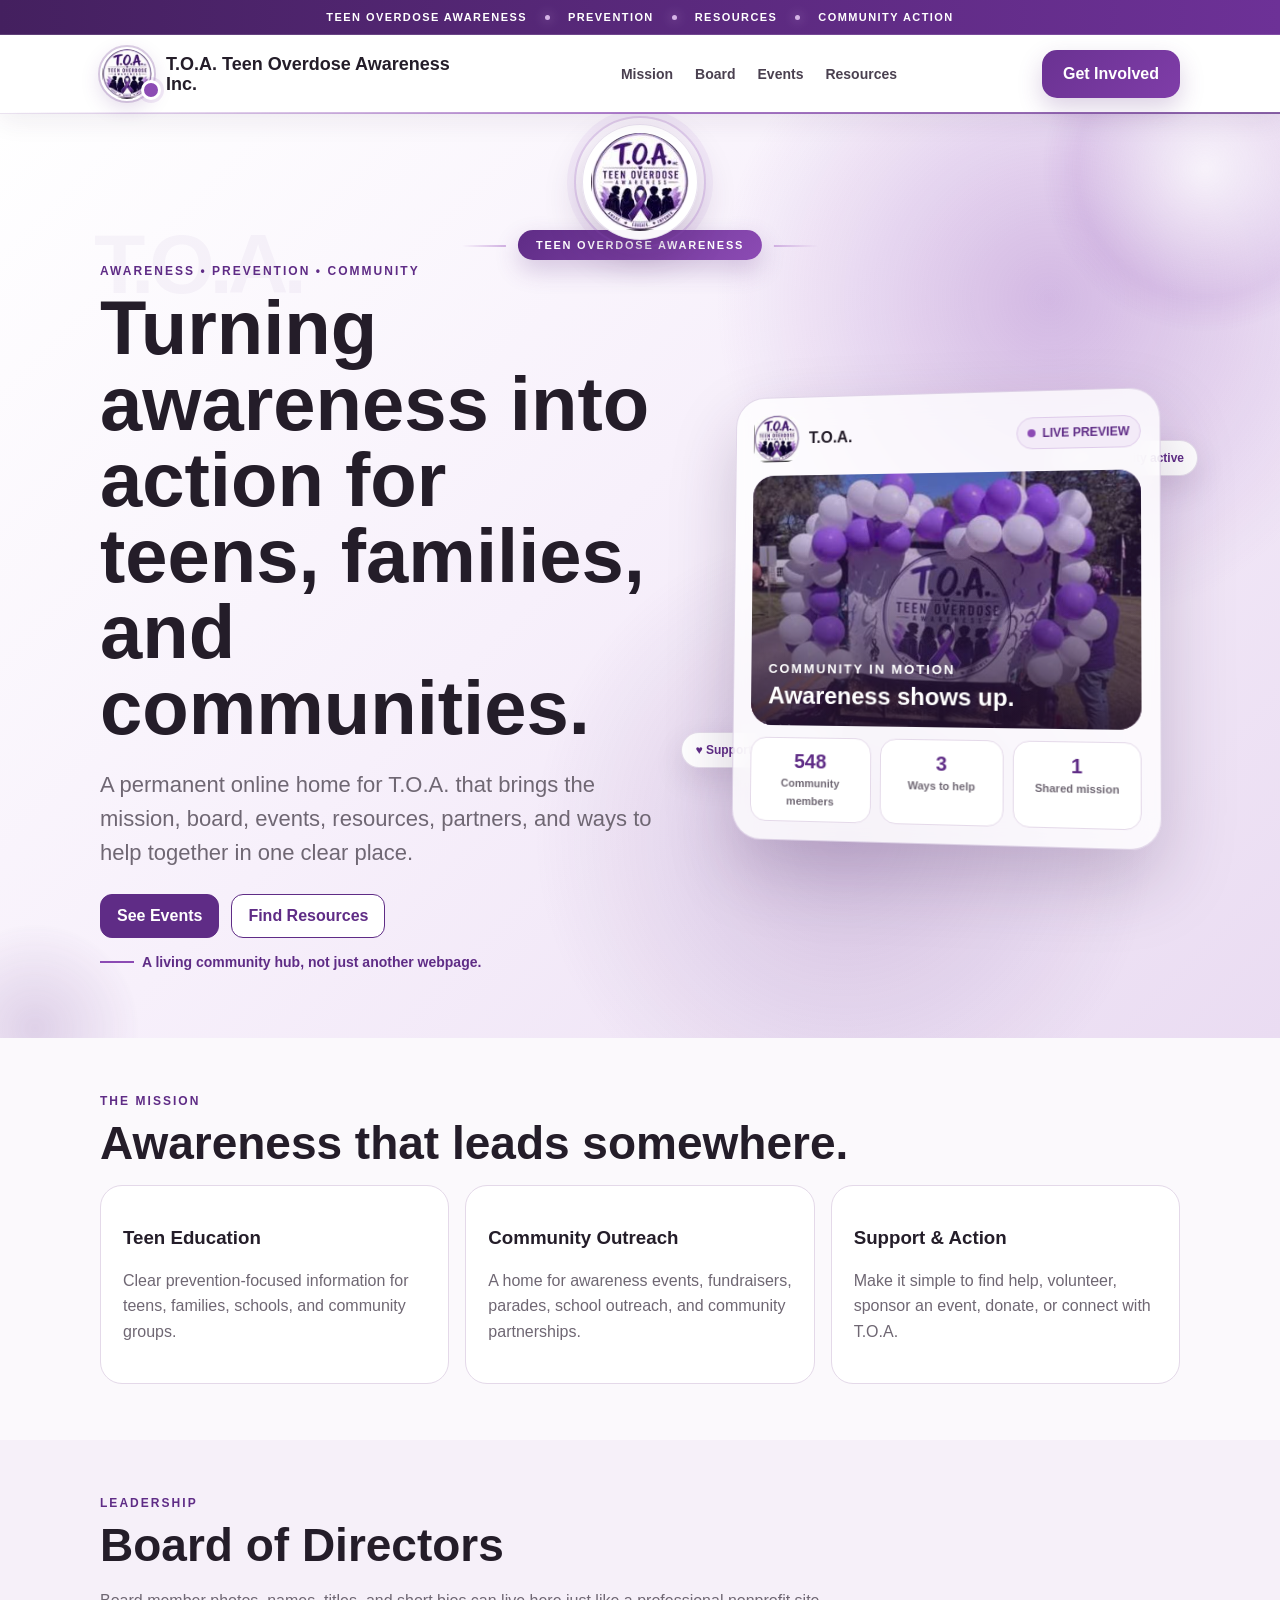
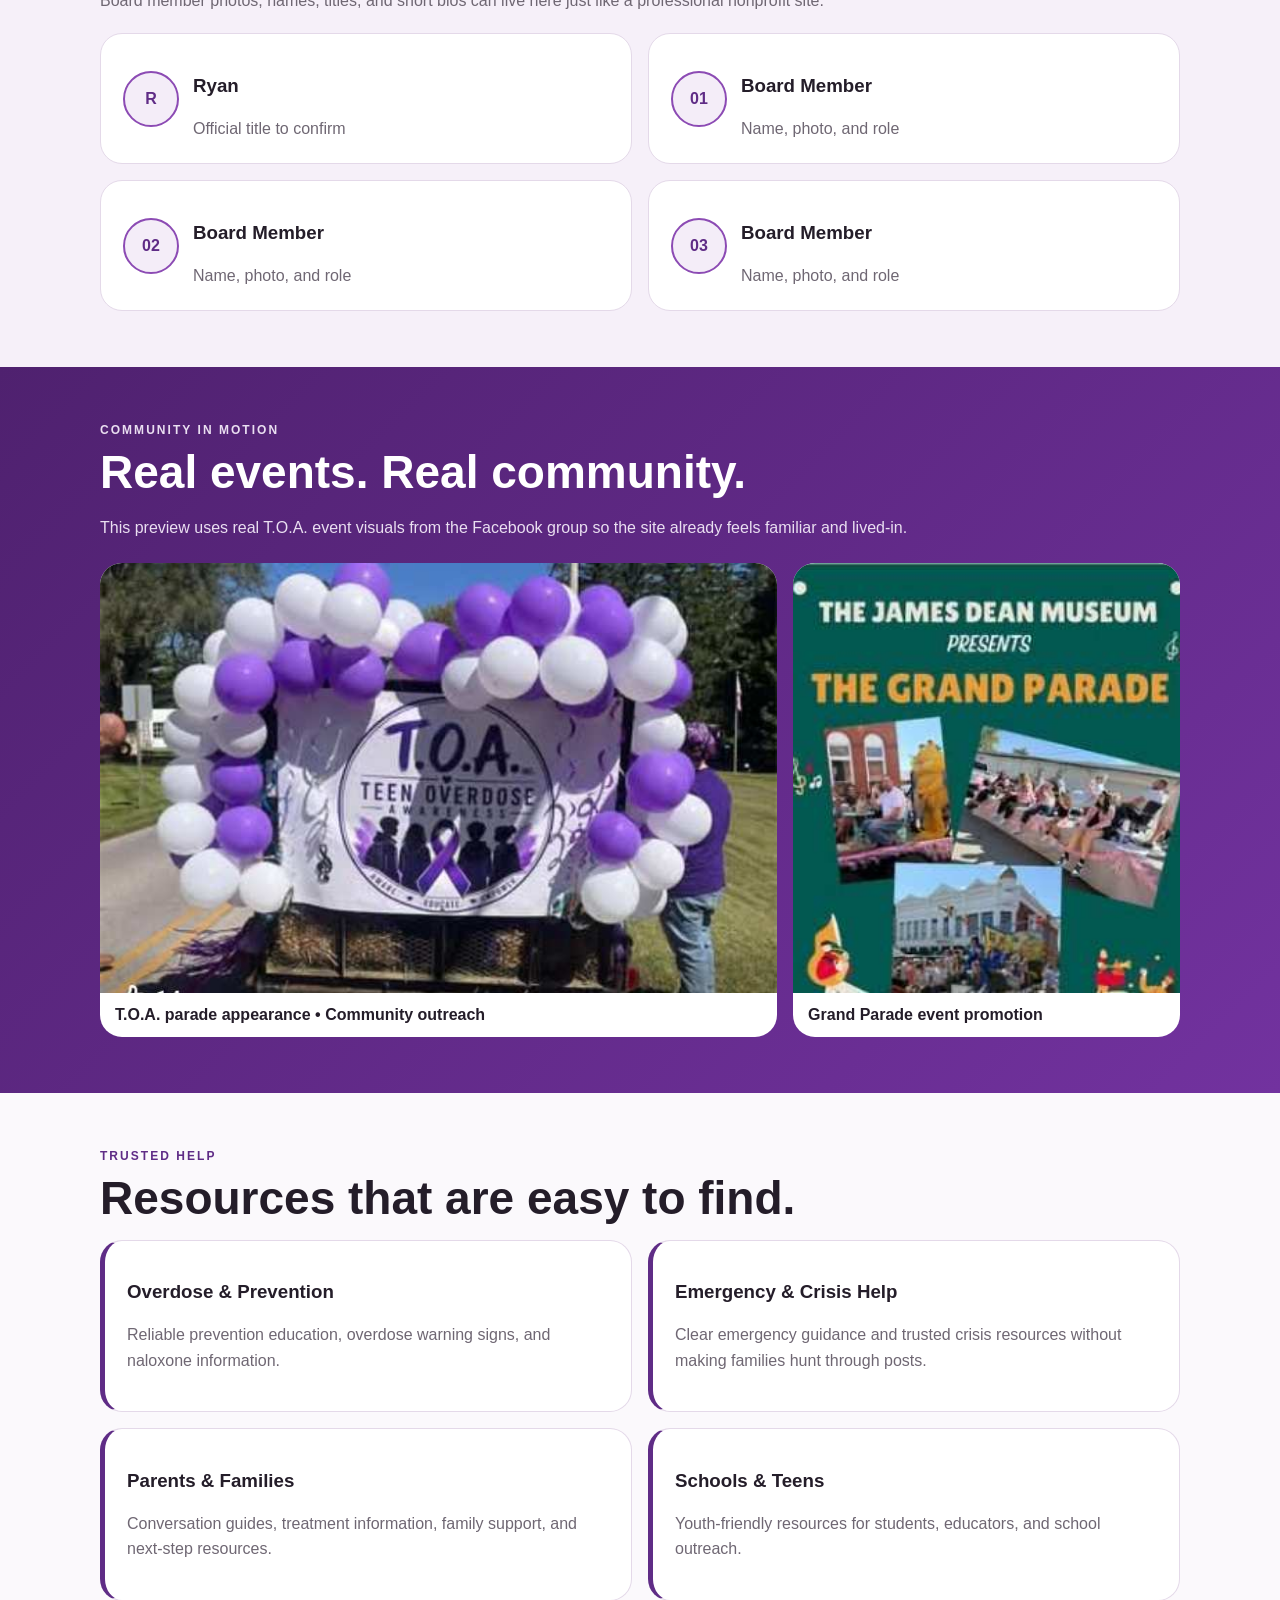
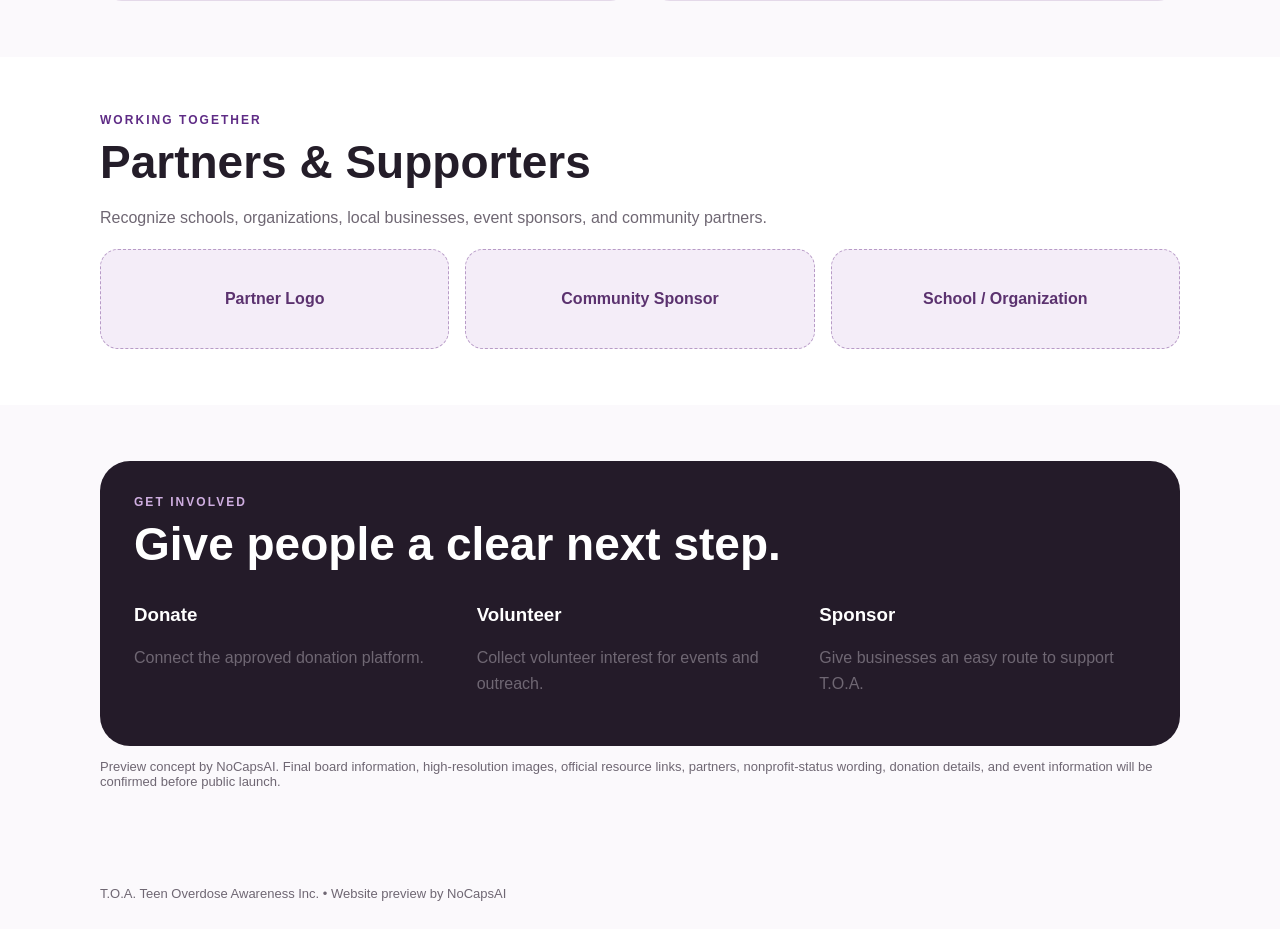
==== index.html @ 8282af31 "Raise T.O.A. hero masthead seal" ====
<!doctype html>
<html lang="en"><head><meta charset="utf-8"><meta name="viewport" content="width=device-width,initial-scale=1"><meta name="theme-color" content="#5f2c86"><title>T.O.A. Teen Overdose Awareness Inc.</title><style>
:root{--p:#5f2c86;--p2:#8c4bb4;--lav:#f4edf8;--ink:#241d29;--muted:#6f6773;--line:#e4d9e9}*{box-sizing:border-box}html{scroll-behavior:smooth}body{margin:0;font-family:Arial,Helvetica,sans-serif;color:var(--ink);background:#fbf9fc}a{text-decoration:none;color:inherit}img{max-width:100%;display:block}.wrap{width:min(1080px,calc(100% - 32px));margin:auto}nav{position:sticky;top:0;z-index:10;background:rgba(255,255,255,.95);border-bottom:1px solid var(--line)}.nav{min-height:70px;display:flex;align-items:center;justify-content:space-between;gap:15px}.brand{display:flex;align-items:center;gap:10px;font-weight:900}.brand img{width:48px;height:48px;border-radius:14px;object-fit:cover}.links{display:flex;gap:18px;font-size:14px;font-weight:700}.btn{display:inline-flex;align-items:center;justify-content:center;min-height:44px;padding:0 16px;border-radius:12px;border:1px solid var(--p);font-weight:800;color:var(--p);background:white}.btn.primary{background:var(--p);color:white}.hero{padding:72px 0 56px;background:linear-gradient(135deg,#fff,#f5edf9 60%,#eadcf2)}.eyebrow{text-transform:uppercase;letter-spacing:.17em;font-size:12px;font-weight:900;color:var(--p)}h1{font-size:clamp(42px,7vw,74px);line-height:1;margin:12px 0 20px;max-width:900px}.lead{font-size:clamp(18px,2vw,22px);line-height:1.55;color:var(--muted);max-width:800px}.actions{display:flex;gap:12px;flex-wrap:wrap;margin-top:24px}section{padding:56px 0}.title{font-size:clamp(30px,5vw,46px);margin:8px 0 15px}.grid3{display:grid;grid-template-columns:repeat(3,1fr);gap:16px}.grid2{display:grid;grid-template-columns:repeat(2,1fr);gap:16px}.card{background:#fff;border:1px solid var(--line);border-radius:22px;padding:22px}.muted{color:var(--muted);line-height:1.6}.band{background:linear-gradient(135deg,#4f216f,#72329f);color:#fff}.band .muted{color:#eadff1}.gallery{display:grid;grid-template-columns:1.4fr .8fr;gap:16px;margin-top:22px}.photo{overflow:hidden;border-radius:22px;background:white;color:var(--ink)}.photo img{width:100%;height:100%;max-height:430px;object-fit:cover}.cap{padding:13px 15px;font-weight:800}.avatar{width:56px;height:56px;border-radius:50%;background:var(--lav);border:2px solid var(--p2);display:grid;place-items:center;color:var(--p);font-weight:900}.board{display:flex;align-items:center;gap:14px}.resource{border-left:5px solid var(--p)}.partner{min-height:100px;border:1px dashed #b89bc7;border-radius:18px;background:var(--lav);display:grid;place-items:center;text-align:center;padding:12px;font-weight:800;color:#5b326f}.cta{background:#241b29;color:#fff;border-radius:30px;padding:34px}.small{font-size:13px;color:var(--muted)}footer{padding:28px 0;color:var(--muted);font-size:13px}@media(max-width:760px){.links{display:none}.grid3,.grid2,.gallery{grid-template-columns:1fr}.hero{padding-top:46px}h1{font-size:44px}.brand span{font-size:14px}}

/* Flashy live hero preview */
.hero{position:relative;overflow:hidden;padding:76px 0 68px;background:radial-gradient(circle at 82% 20%,rgba(140,75,180,.32),transparent 26%),radial-gradient(circle at 66% 78%,rgba(95,44,134,.20),transparent 28%),linear-gradient(135deg,#fff 0%,#f7f0fb 46%,#eadcf2 100%)}
.hero:before,.hero:after{content:"";position:absolute;border-radius:50%;filter:blur(2px);pointer-events:none;opacity:.75}.hero:before{width:330px;height:330px;right:-90px;top:-110px;background:radial-gradient(circle,rgba(255,255,255,.9),rgba(140,75,180,.14) 55%,transparent 70%);animation:floatOrb 7s ease-in-out infinite}.hero:after{width:220px;height:220px;left:-75px;bottom:-100px;background:radial-gradient(circle,rgba(95,44,134,.22),transparent 68%);animation:floatOrb 9s ease-in-out infinite reverse}
.hero-layout{position:relative;z-index:2;display:grid;grid-template-columns:1.08fr .92fr;align-items:center;gap:44px}.hero-copy h1{font-size:clamp(44px,6.4vw,76px)}.live-stage{position:relative;min-height:470px;display:grid;place-items:center;perspective:1000px}
.live-card{position:relative;width:min(100%,430px);border-radius:30px;padding:18px;background:rgba(255,255,255,.78);backdrop-filter:blur(16px);border:1px solid rgba(95,44,134,.18);box-shadow:0 30px 70px rgba(56,25,77,.22);transform:rotateY(-7deg) rotateX(2deg);animation:cardFloat 5s ease-in-out infinite}
.live-top{display:flex;align-items:center;justify-content:space-between;gap:12px;margin-bottom:14px}.live-brand{display:flex;align-items:center;gap:10px;font-weight:900}.live-brand img{width:48px;height:48px;border-radius:14px;object-fit:cover}
.live-dot{display:inline-flex;align-items:center;gap:7px;font-size:12px;font-weight:900;color:#5f2c86;background:#f3ebf8;border:1px solid #decbea;border-radius:999px;padding:8px 10px}.live-dot i{width:8px;height:8px;border-radius:50%;background:#8c4bb4;box-shadow:0 0 0 0 rgba(140,75,180,.5);animation:pulse 1.7s infinite}
.live-visual{position:relative;height:255px;border-radius:22px;overflow:hidden;background:linear-gradient(135deg,#4f216f,#7a38a3)}.live-visual img{width:100%;height:100%;object-fit:cover;opacity:.73;transform:scale(1.03);animation:slowZoom 12s ease-in-out infinite alternate}.live-visual:after{content:"";position:absolute;inset:0;background:linear-gradient(180deg,transparent 24%,rgba(31,15,40,.76) 100%)}
.live-message{position:absolute;z-index:2;left:18px;right:18px;bottom:18px;color:#fff}.live-message small{font-weight:900;letter-spacing:.14em;text-transform:uppercase}.live-message strong{display:block;font-size:24px;line-height:1.05;margin-top:6px}
.live-stats{display:grid;grid-template-columns:repeat(3,1fr);gap:9px;margin-top:12px}.stat{border-radius:16px;padding:12px;background:#fff;border:1px solid var(--line);text-align:center}.stat b{display:block;color:var(--p);font-size:20px}.stat span{font-size:11px;color:var(--muted);font-weight:700}
.spark{position:absolute;border-radius:999px;background:#fff;border:1px solid rgba(95,44,134,.16);box-shadow:0 12px 30px rgba(56,25,77,.12);padding:10px 13px;font-size:12px;font-weight:900;color:#5f2c86;animation:sparkFloat 4.5s ease-in-out infinite}.spark.one{top:58px;right:-18px}.spark.two{left:-22px;bottom:84px;animation-delay:-2.1s}
.hero-tagline{display:flex;align-items:center;gap:8px;margin-top:16px;color:#5f2c86;font-weight:800;font-size:14px}.hero-tagline:before{content:"";width:34px;height:2px;background:#8c4bb4}
@keyframes cardFloat{0%,100%{transform:rotateY(-7deg) rotateX(2deg) translateY(0)}50%{transform:rotateY(-4deg) rotateX(1deg) translateY(-9px)}}@keyframes floatOrb{0%,100%{transform:translate3d(0,0,0)}50%{transform:translate3d(-18px,22px,0)}}@keyframes pulse{0%{box-shadow:0 0 0 0 rgba(140,75,180,.45)}70%{box-shadow:0 0 0 10px rgba(140,75,180,0)}100%{box-shadow:0 0 0 0 rgba(140,75,180,0)}}@keyframes slowZoom{from{transform:scale(1.03)}to{transform:scale(1.12)}}@keyframes sparkFloat{0%,100%{transform:translateY(0)}50%{transform:translateY(-8px)}}
@media(max-width:900px){.hero-layout{grid-template-columns:1fr}.live-stage{min-height:420px}.live-card{transform:none;animation:cardFloatMobile 5s ease-in-out infinite}.spark.one{right:0}.spark.two{left:0}@keyframes cardFloatMobile{0%,100%{transform:translateY(0)}50%{transform:translateY(-8px)}}}@media(max-width:560px){.hero{padding:48px 0 54px}.live-stage{min-height:375px}.live-card{padding:13px;border-radius:24px}.live-visual{height:215px}.live-message strong{font-size:21px}.live-stats{gap:6px}.stat{padding:10px 6px}.spark{display:none}}@media(prefers-reduced-motion:reduce){.live-card,.live-visual,.spark,.hero:before,.hero:after,.live-dot i{animation:none!important}}


/* Premium top navigation */
.impact-strip{position:relative;z-index:30;background:linear-gradient(90deg,#44205f,#6d3197,#44205f);background-size:200% 100%;animation:stripShift 10s linear infinite;color:#fff;border-bottom:1px solid rgba(255,255,255,.14)}
.impact-strip .wrap{min-height:34px;display:flex;align-items:center;justify-content:center;gap:18px;font-size:11px;font-weight:900;letter-spacing:.13em;text-transform:uppercase;white-space:nowrap;overflow:hidden}
.impact-strip .sep{width:5px;height:5px;border-radius:50%;background:#d5b4e6;box-shadow:0 0 12px rgba(213,180,230,.8)}
nav{position:sticky;top:0;z-index:25;background:rgba(255,255,255,.88);backdrop-filter:blur(18px) saturate(145%);-webkit-backdrop-filter:blur(18px) saturate(145%);border-bottom:1px solid rgba(95,44,134,.13);box-shadow:0 8px 26px rgba(50,24,66,.07)}
nav:after{content:"";position:absolute;left:0;right:0;bottom:-1px;height:2px;background:linear-gradient(90deg,transparent,#8c4bb4,#5f2c86,#8c4bb4,transparent);background-size:200% 100%;animation:navGlow 5s linear infinite;opacity:.75}
.nav{min-height:78px}
.brand{position:relative;gap:12px}.brand img{width:54px;height:54px;border-radius:50%;border:2px solid #fff;outline:2px solid rgba(95,44,134,.22);box-shadow:0 7px 20px rgba(95,44,134,.17)}
.brand span{font-size:18px;line-height:1.12;max-width:310px}.brand:after{content:"";position:absolute;width:14px;height:14px;border-radius:50%;left:41px;bottom:1px;background:#8c4bb4;border:3px solid white;box-shadow:0 0 0 3px rgba(140,75,180,.12)}
.links a{position:relative;padding:10px 2px;color:#4a4050}.links a:after{content:"";position:absolute;left:0;right:100%;bottom:3px;height:2px;background:#7d3ca2;transition:right .25s ease}.links a:hover:after{right:0}
nav .btn.primary{min-height:48px;padding:0 21px;border-radius:15px;background:linear-gradient(135deg,#6a3292,#7f3da8);border:0;box-shadow:0 10px 24px rgba(95,44,134,.22);transition:transform .2s ease,box-shadow .2s ease}nav .btn.primary:hover{transform:translateY(-2px);box-shadow:0 14px 28px rgba(95,44,134,.28)}
@keyframes stripShift{to{background-position:200% 0}}@keyframes navGlow{to{background-position:200% 0}}
@media(max-width:760px){.impact-strip .wrap{min-height:30px;font-size:9px;gap:10px;letter-spacing:.1em}.impact-strip .mobile-hide{display:none}.nav{min-height:74px}.brand img{width:50px;height:50px}.brand span{font-size:16px;max-width:275px}.brand:after{left:38px}.nav>.btn.primary{min-height:46px;padding:0 18px;border-radius:14px;font-size:16px}}
@media(max-width:480px){.brand span{font-size:15px;max-width:230px}.nav>.btn.primary{padding:0 15px;font-size:15px}.nav{gap:10px}}


/* Branded masthead overlap */
.hero{padding-top:92px}
.masthead-wrap{position:relative}
.masthead-seal{position:absolute;left:50%;top:-82px;transform:translateX(-50%);z-index:6;width:116px;height:116px;border-radius:50%;padding:8px;background:rgba(255,255,255,.96);box-shadow:0 16px 38px rgba(62,28,82,.22);border:1px solid rgba(95,44,134,.14)}
.masthead-seal:before{content:"";position:absolute;inset:-9px;border-radius:50%;border:2px solid rgba(140,75,180,.23);box-shadow:0 0 0 7px rgba(140,75,180,.06)}
.masthead-seal img{width:100%;height:100%;border-radius:50%;object-fit:cover}
.masthead-ribbon{position:absolute;left:50%;top:24px;transform:translateX(-50%);z-index:5;padding:9px 18px;border-radius:999px;background:linear-gradient(135deg,#5f2c86,#8c4bb4);color:#fff;font-size:11px;font-weight:900;letter-spacing:.16em;text-transform:uppercase;box-shadow:0 10px 25px rgba(95,44,134,.24);white-space:nowrap}
.masthead-ribbon:before,.masthead-ribbon:after{content:"";position:absolute;top:50%;width:44px;height:2px;background:linear-gradient(90deg,transparent,#cfaee0)}.masthead-ribbon:before{right:100%;margin-right:12px}.masthead-ribbon:after{left:100%;margin-left:12px;transform:rotate(180deg)}
.hero-layout{padding-top:58px}
.hero-copy{position:relative}
.hero-copy:before{content:"T.O.A.";position:absolute;left:-6px;top:-42px;font-size:84px;line-height:1;font-weight:900;letter-spacing:-.06em;color:rgba(95,44,134,.045);pointer-events:none;user-select:none}
.hero-copy .eyebrow{position:relative;z-index:1}
@media(max-width:760px){.hero{padding-top:78px}.masthead-seal{width:98px;height:98px;top:-70px}.masthead-ribbon{top:18px;font-size:9px;padding:8px 14px}.masthead-ribbon:before,.masthead-ribbon:after{width:24px}.hero-layout{padding-top:48px}.hero-copy:before{font-size:60px;top:-28px}}
@media(max-width:480px){.masthead-ribbon{letter-spacing:.1em}.masthead-ribbon:before,.masthead-ribbon:after{display:none}}

</style></head><body>
<div class="impact-strip"><div class="wrap"><span>Teen overdose awareness</span><span class="sep"></span><span>Prevention</span><span class="sep mobile-hide"></span><span class="mobile-hide">Resources</span><span class="sep"></span><span>Community action</span></div></div><nav><div class="wrap nav"><a class="brand" href="#top"><img src="[data-uri]" alt="T.O.A. logo"><span>T.O.A. Teen Overdose Awareness Inc.</span></a><div class="links"><a href="#mission">Mission</a><a href="#board">Board</a><a href="#events">Events</a><a href="#resources">Resources</a></div><a class="btn primary" href="#connect">Get Involved</a></div></nav>
<header class="hero" id="top"><div class="masthead-wrap"><div class="masthead-seal"><img src="[data-uri]" alt="T.O.A. seal"></div><div class="masthead-ribbon">Teen Overdose Awareness</div></div><div class="wrap hero-layout"><div class="hero-copy"><div class="eyebrow">Awareness • Prevention • Community</div><h1>Turning awareness into action for teens, families, and communities.</h1><p class="lead">A permanent online home for T.O.A. that brings the mission, board, events, resources, partners, and ways to help together in one clear place.</p><div class="actions"><a class="btn primary" href="#events">See Events</a><a class="btn" href="#resources">Find Resources</a></div><div class="hero-tagline">A living community hub, not just another webpage.</div></div><div class="live-stage" aria-label="Animated website preview"><div class="spark one">● Community active</div><div class="spark two">♥ Support that moves</div><div class="live-card"><div class="live-top"><div class="live-brand"><img src="[data-uri]" alt="T.O.A. logo"><span>T.O.A.</span></div><span class="live-dot"><i></i> LIVE PREVIEW</span></div><div class="live-visual"><img src="[data-uri]" alt="T.O.A. parade outreach"><div class="live-message"><small>Community in motion</small><strong>Awareness shows up.</strong></div></div><div class="live-stats"><div class="stat"><b data-count="548">0</b><span>Community members</span></div><div class="stat"><b data-count="3">0</b><span>Ways to help</span></div><div class="stat"><b data-count="1">0</b><span>Shared mission</span></div></div></div></div></div></header>
<section id="mission"><div class="wrap"><div class="eyebrow">The Mission</div><h2 class="title">Awareness that leads somewhere.</h2><div class="grid3"><div class="card"><h3>Teen Education</h3><p class="muted">Clear prevention-focused information for teens, families, schools, and community groups.</p></div><div class="card"><h3>Community Outreach</h3><p class="muted">A home for awareness events, fundraisers, parades, school outreach, and community partnerships.</p></div><div class="card"><h3>Support & Action</h3><p class="muted">Make it simple to find help, volunteer, sponsor an event, donate, or connect with T.O.A.</p></div></div></div></section>
<section id="board" style="background:#f6f0f9"><div class="wrap"><div class="eyebrow">Leadership</div><h2 class="title">Board of Directors</h2><p class="muted">Board member photos, names, titles, and short bios can live here just like a professional nonprofit site.</p><div class="grid2" style="margin-top:20px"><div class="card board"><div class="avatar">R</div><div><h3>Ryan</h3><div class="muted">Official title to confirm</div></div></div><div class="card board"><div class="avatar">01</div><div><h3>Board Member</h3><div class="muted">Name, photo, and role</div></div></div><div class="card board"><div class="avatar">02</div><div><h3>Board Member</h3><div class="muted">Name, photo, and role</div></div></div><div class="card board"><div class="avatar">03</div><div><h3>Board Member</h3><div class="muted">Name, photo, and role</div></div></div></div></div></section>
<section id="events" class="band"><div class="wrap"><div class="eyebrow" style="color:#eadff1">Community in Motion</div><h2 class="title">Real events. Real community.</h2><p class="muted">This preview uses real T.O.A. event visuals from the Facebook group so the site already feels familiar and lived-in.</p><div class="gallery"><div class="photo"><img src="[data-uri]" alt="T.O.A. parade float"><div class="cap">T.O.A. parade appearance • Community outreach</div></div><div class="photo"><img src="[data-uri]" alt="Grand Parade event"><div class="cap">Grand Parade event promotion</div></div></div></div></section>
<section id="resources"><div class="wrap"><div class="eyebrow">Trusted Help</div><h2 class="title">Resources that are easy to find.</h2><div class="grid2"><div class="card resource"><h3>Overdose & Prevention</h3><p class="muted">Reliable prevention education, overdose warning signs, and naloxone information.</p></div><div class="card resource"><h3>Emergency & Crisis Help</h3><p class="muted">Clear emergency guidance and trusted crisis resources without making families hunt through posts.</p></div><div class="card resource"><h3>Parents & Families</h3><p class="muted">Conversation guides, treatment information, family support, and next-step resources.</p></div><div class="card resource"><h3>Schools & Teens</h3><p class="muted">Youth-friendly resources for students, educators, and school outreach.</p></div></div></div></section>
<section style="background:#fff"><div class="wrap"><div class="eyebrow">Working Together</div><h2 class="title">Partners & Supporters</h2><p class="muted">Recognize schools, organizations, local businesses, event sponsors, and community partners.</p><div class="grid3" style="margin-top:18px"><div class="partner">Partner Logo</div><div class="partner">Community Sponsor</div><div class="partner">School / Organization</div></div></div></section>
<section id="connect"><div class="wrap"><div class="cta"><div class="eyebrow" style="color:#cfaee0">Get Involved</div><h2 class="title">Give people a clear next step.</h2><div class="grid3"><div><h3>Donate</h3><p class="muted">Connect the approved donation platform.</p></div><div><h3>Volunteer</h3><p class="muted">Collect volunteer interest for events and outreach.</p></div><div><h3>Sponsor</h3><p class="muted">Give businesses an easy route to support T.O.A.</p></div></div></div><p class="small">Preview concept by NoCapsAI. Final board information, high-resolution images, official resource links, partners, nonprofit-status wording, donation details, and event information will be confirmed before public launch.</p></div></section>
<footer><div class="wrap">T.O.A. Teen Overdose Awareness Inc. • Website preview by NoCapsAI</div></footer>
<script data-count-ready="1">document.addEventListener('DOMContentLoaded',function(){var nums=document.querySelectorAll('[data-count]');function run(n){var target=Number(n.getAttribute('data-count')),start=performance.now(),dur=1200;function tick(t){var p=Math.min((t-start)/dur,1);n.textContent=Math.floor(target*(1-Math.pow(1-p,3)));if(p<1)requestAnimationFrame(tick)}requestAnimationFrame(tick)}if('IntersectionObserver' in window){var io=new IntersectionObserver(function(es){es.forEach(function(e){if(e.isIntersecting){run(e.target);io.unobserve(e.target)}})},{threshold:.5});nums.forEach(function(n){io.observe(n)})}else{nums.forEach(run)}});</script>
</body></html>
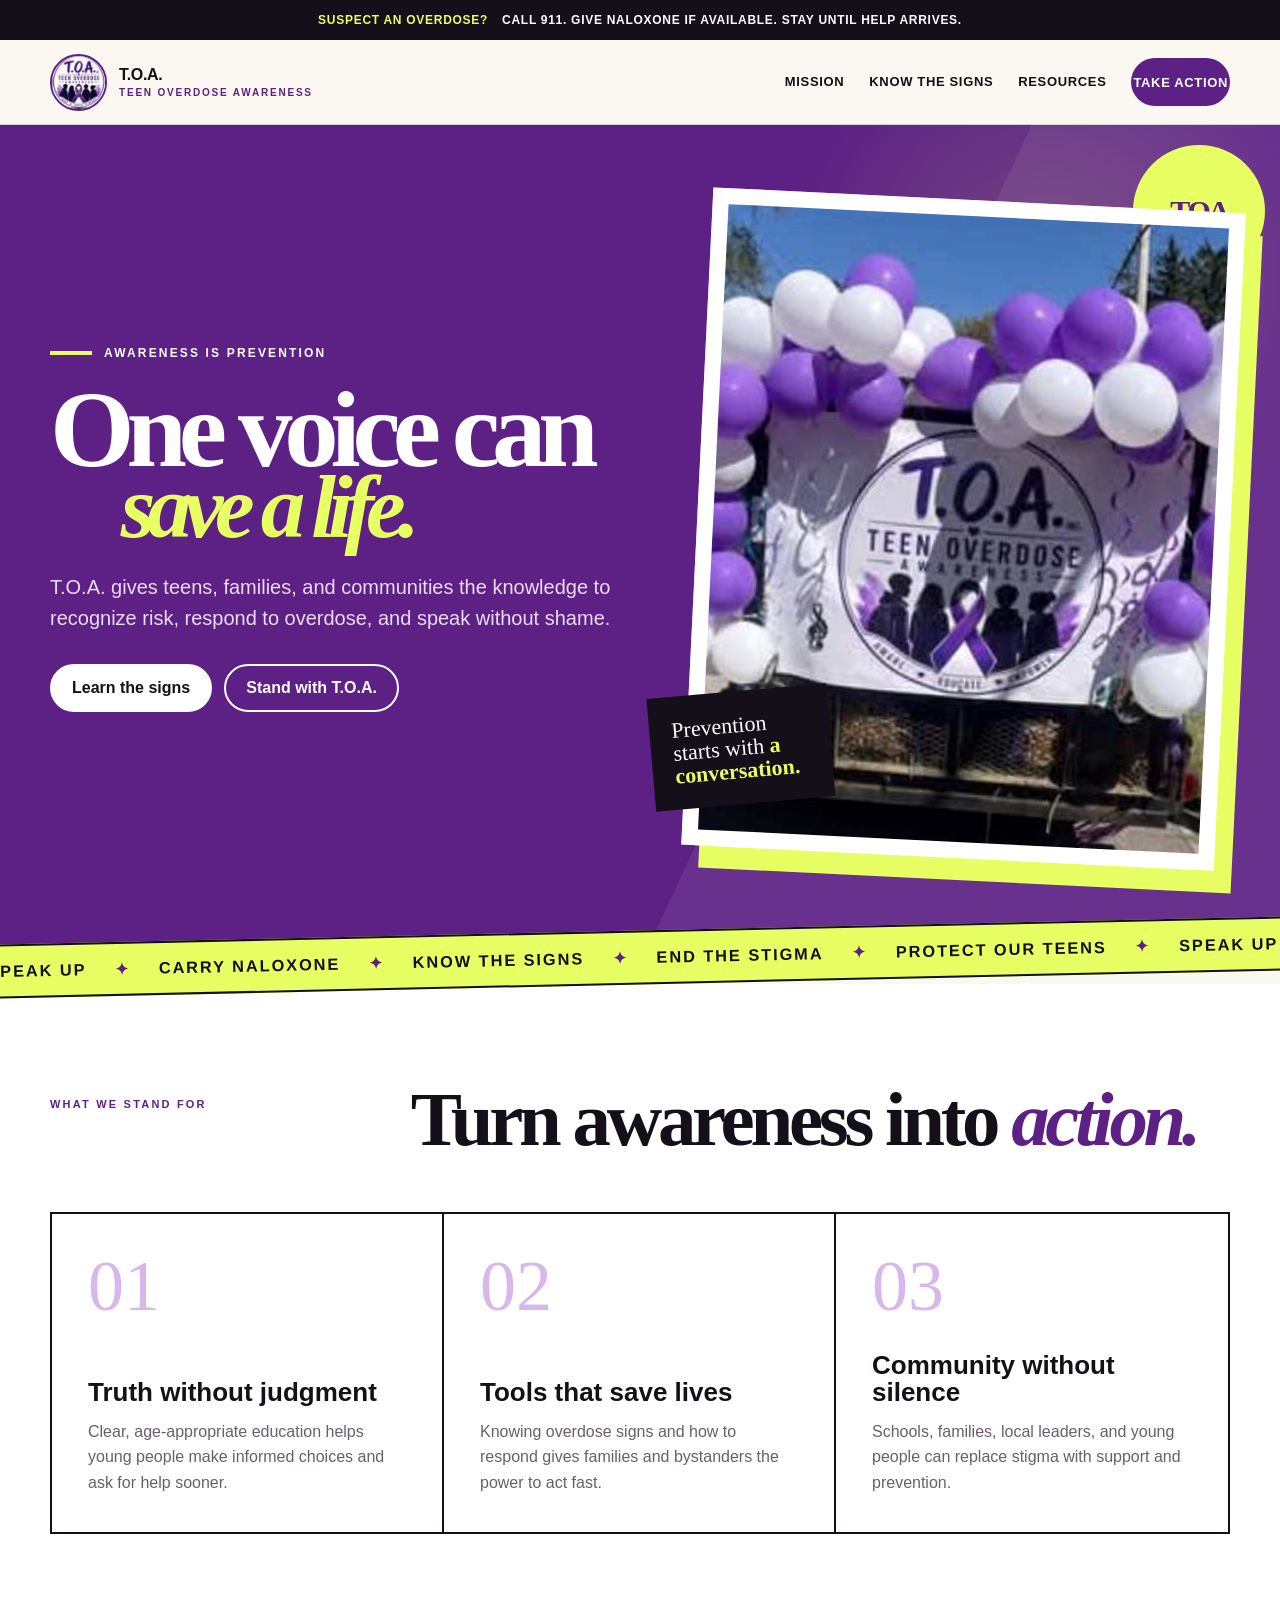
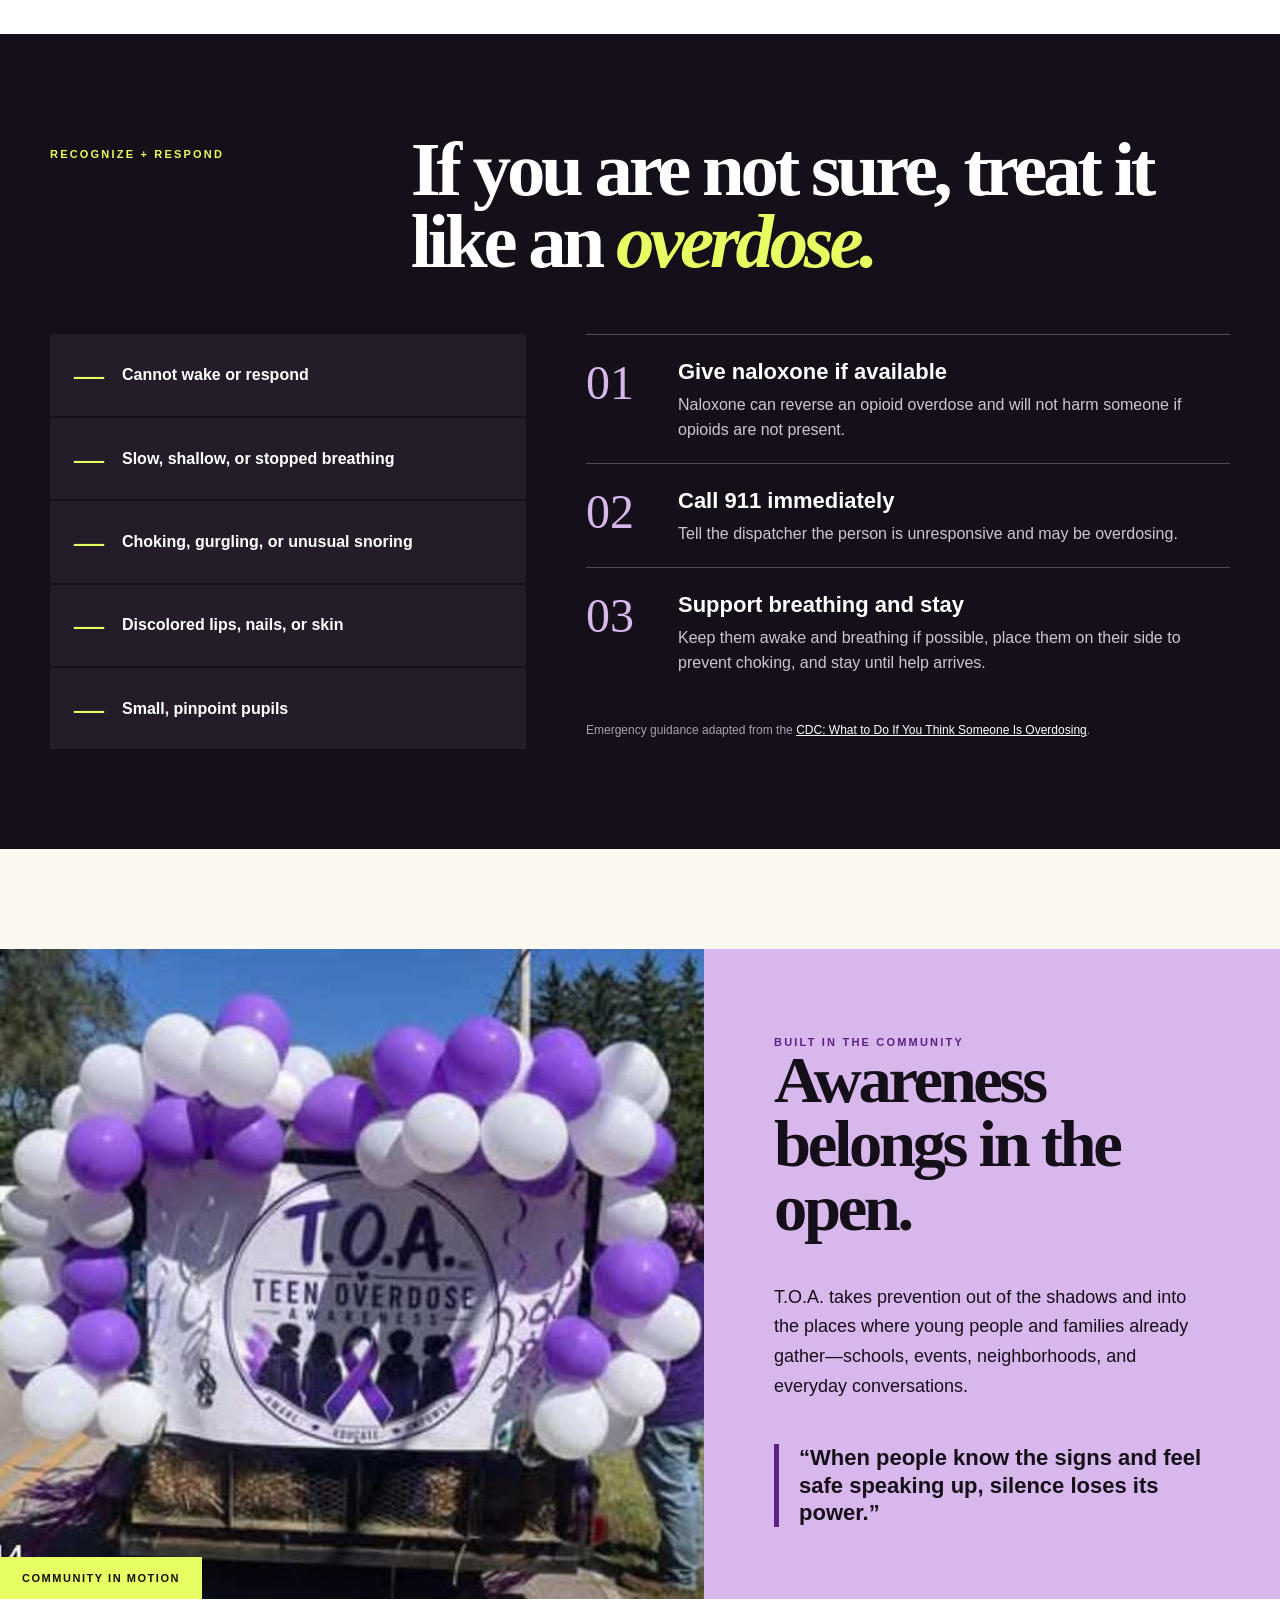
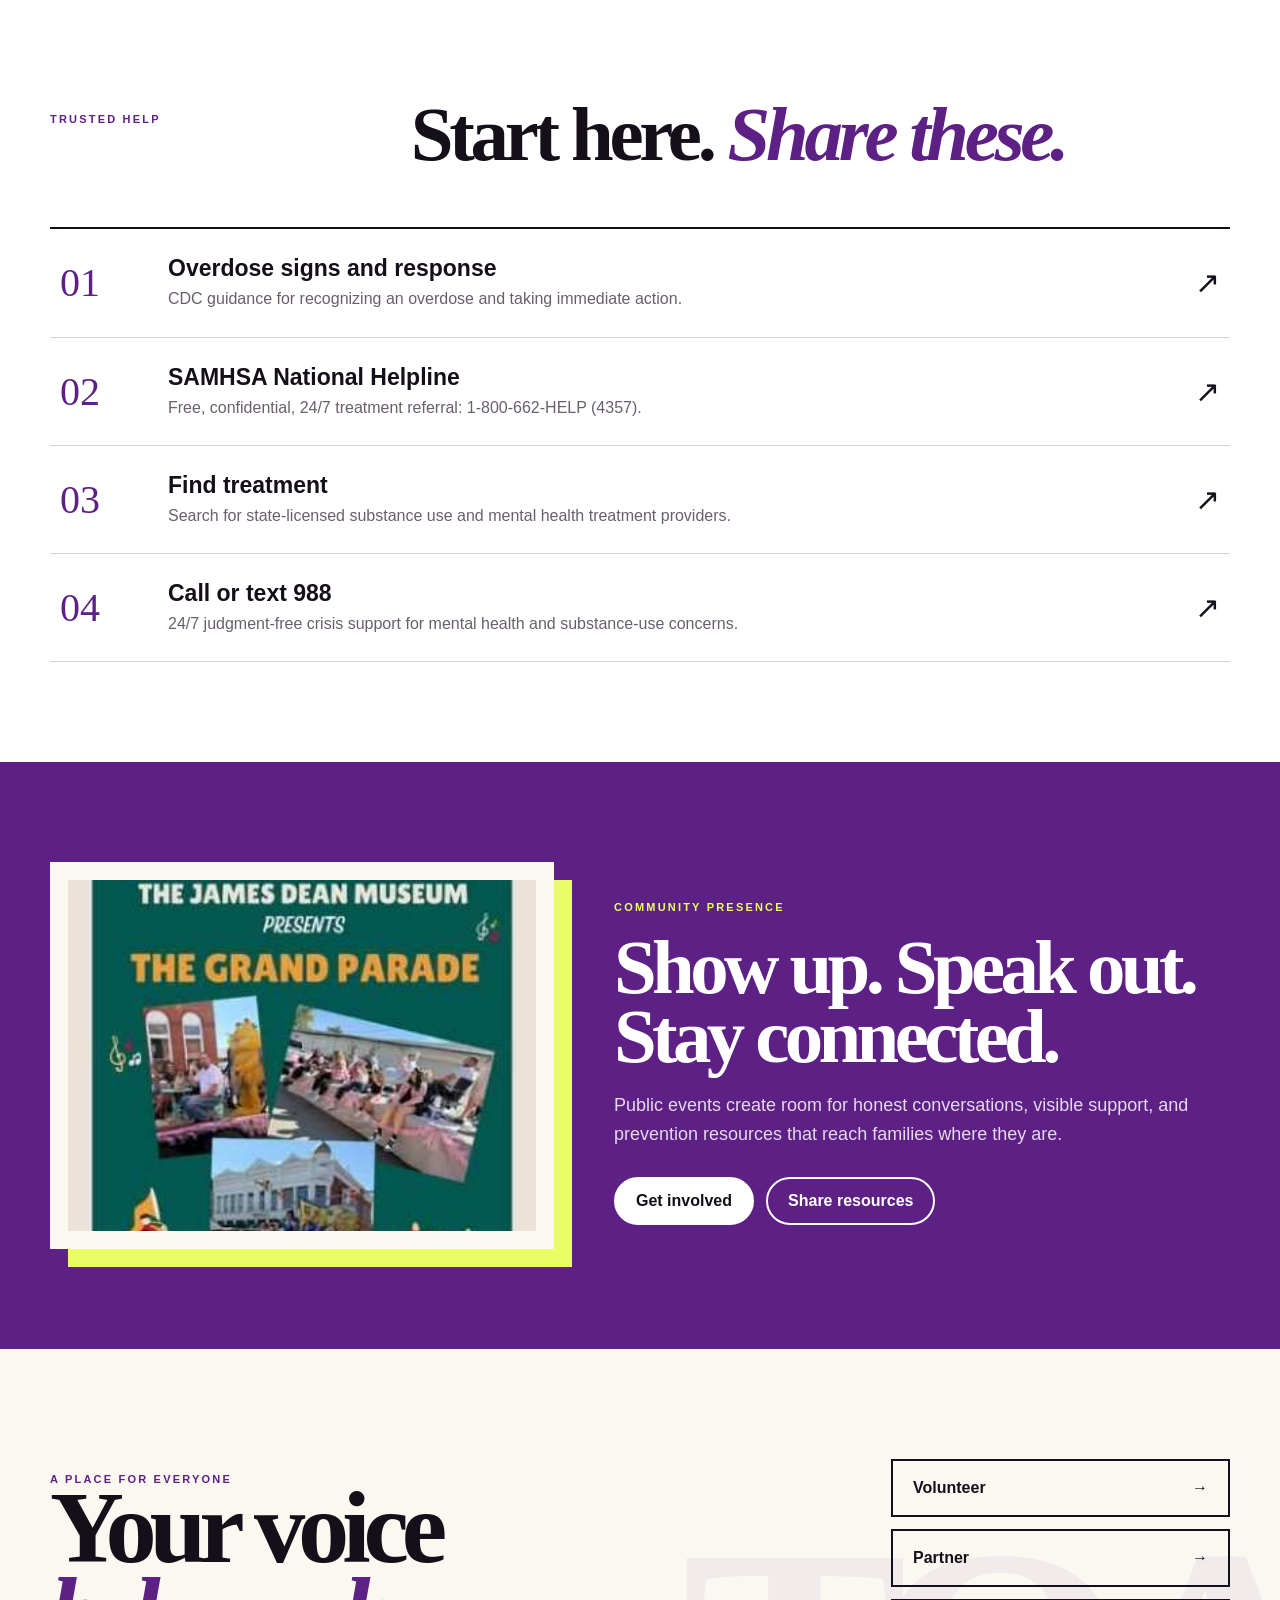
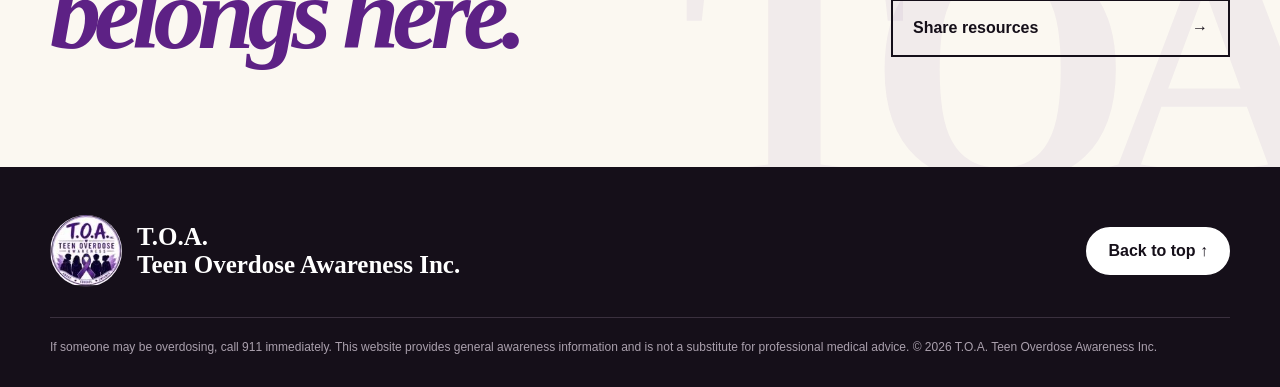
==== commit 41882d5f: "Redesign TOA awareness site with campaign identity" ====
--- a/index.html
+++ b/index.html
@@ -1,63 +1,91 @@
 <!doctype html>
-<html lang="en"><head><meta charset="utf-8"><meta name="viewport" content="width=device-width,initial-scale=1"><meta name="theme-color" content="#5f2c86"><title>T.O.A. Teen Overdose Awareness Inc.</title><style>
-:root{--p:#5f2c86;--p2:#8c4bb4;--lav:#f4edf8;--ink:#241d29;--muted:#6f6773;--line:#e4d9e9}*{box-sizing:border-box}html{scroll-behavior:smooth}body{margin:0;font-family:Arial,Helvetica,sans-serif;color:var(--ink);background:#fbf9fc}a{text-decoration:none;color:inherit}img{max-width:100%;display:block}.wrap{width:min(1080px,calc(100% - 32px));margin:auto}nav{position:sticky;top:0;z-index:10;background:rgba(255,255,255,.95);border-bottom:1px solid var(--line)}.nav{min-height:70px;display:flex;align-items:center;justify-content:space-between;gap:15px}.brand{display:flex;align-items:center;gap:10px;font-weight:900}.brand img{width:48px;height:48px;border-radius:14px;object-fit:cover}.links{display:flex;gap:18px;font-size:14px;font-weight:700}.btn{display:inline-flex;align-items:center;justify-content:center;min-height:44px;padding:0 16px;border-radius:12px;border:1px solid var(--p);font-weight:800;color:var(--p);background:white}.btn.primary{background:var(--p);color:white}.hero{padding:72px 0 56px;background:linear-gradient(135deg,#fff,#f5edf9 60%,#eadcf2)}.eyebrow{text-transform:uppercase;letter-spacing:.17em;font-size:12px;font-weight:900;color:var(--p)}h1{font-size:clamp(42px,7vw,74px);line-height:1;margin:12px 0 20px;max-width:900px}.lead{font-size:clamp(18px,2vw,22px);line-height:1.55;color:var(--muted);max-width:800px}.actions{display:flex;gap:12px;flex-wrap:wrap;margin-top:24px}section{padding:56px 0}.title{font-size:clamp(30px,5vw,46px);margin:8px 0 15px}.grid3{display:grid;grid-template-columns:repeat(3,1fr);gap:16px}.grid2{display:grid;grid-template-columns:repeat(2,1fr);gap:16px}.card{background:#fff;border:1px solid var(--line);border-radius:22px;padding:22px}.muted{color:var(--muted);line-height:1.6}.band{background:linear-gradient(135deg,#4f216f,#72329f);color:#fff}.band .muted{color:#eadff1}.gallery{display:grid;grid-template-columns:1.4fr .8fr;gap:16px;margin-top:22px}.photo{overflow:hidden;border-radius:22px;background:white;color:var(--ink)}.photo img{width:100%;height:100%;max-height:430px;object-fit:cover}.cap{padding:13px 15px;font-weight:800}.avatar{width:56px;height:56px;border-radius:50%;background:var(--lav);border:2px solid var(--p2);display:grid;place-items:center;color:var(--p);font-weight:900}.board{display:flex;align-items:center;gap:14px}.resource{border-left:5px solid var(--p)}.partner{min-height:100px;border:1px dashed #b89bc7;border-radius:18px;background:var(--lav);display:grid;place-items:center;text-align:center;padding:12px;font-weight:800;color:#5b326f}.cta{background:#241b29;color:#fff;border-radius:30px;padding:34px}.small{font-size:13px;color:var(--muted)}footer{padding:28px 0;color:var(--muted);font-size:13px}@media(max-width:760px){.links{display:none}.grid3,.grid2,.gallery{grid-template-columns:1fr}.hero{padding-top:46px}h1{font-size:44px}.brand span{font-size:14px}}
+<html lang="en">
+<head>
+  <meta charset="utf-8">
+  <meta name="viewport" content="width=device-width,initial-scale=1">
+  <meta name="theme-color" content="#35104d">
+  <meta name="description" content="T.O.A. Teen Overdose Awareness Inc. brings prevention education, life-saving resources, and community action together for teens and families.">
+  <title>T.O.A. — Teen Overdose Awareness</title>
+  <style>
+    :root{
+      --ink:#150f19;--paper:#fbf8f1;--white:#fff;--purple:#5d2185;--violet:#8c43bd;
+      --lilac:#d8b7ed;--acid:#e7ff62;--red:#ff5b5b;--muted:#695f6c;--line:#d9cfdc;
+      --serif:Georgia,"Times New Roman",serif;--sans:Arial,Helvetica,sans-serif;
+    }
+    *{box-sizing:border-box}html{scroll-behavior:smooth}body{margin:0;background:var(--paper);color:var(--ink);font-family:var(--sans);overflow-x:hidden}
+    a{color:inherit;text-decoration:none}img{display:block;max-width:100%}button,a{outline-offset:4px}.shell{width:min(1180px,calc(100% - 40px));margin:auto}
+    .emergency{background:var(--ink);color:#fff;font-size:12px;font-weight:800;letter-spacing:.06em;text-transform:uppercase}
+    .emergency .shell{min-height:40px;display:flex;align-items:center;justify-content:center;gap:14px;text-align:center}.emergency strong{color:var(--acid)}
+    .emergency a{border-bottom:1px solid rgba(255,255,255,.5)}
+    nav{position:sticky;top:0;z-index:20;background:rgba(251,248,241,.92);backdrop-filter:blur(16px);border-bottom:1px solid var(--line)}
+    .nav{min-height:84px;display:flex;align-items:center;justify-content:space-between;gap:24px}.identity{display:flex;align-items:center;gap:12px;font-weight:900;letter-spacing:-.02em}.identity img{width:57px;height:57px;border-radius:50%;object-fit:cover;border:2px solid var(--purple)}
+    .identity span{display:block}.identity small{display:block;color:var(--purple);font-size:10px;letter-spacing:.18em;text-transform:uppercase;margin-top:3px}
+    .navlinks{display:flex;align-items:center;gap:25px;font-size:13px;font-weight:900;text-transform:uppercase;letter-spacing:.05em}.navlinks a{padding:8px 0;border-bottom:2px solid transparent}.navlinks a:hover{border-color:var(--purple)}
+    .pill{display:inline-flex;align-items:center;justify-content:center;min-height:48px;padding:0 20px;border-radius:999px;background:var(--purple);color:#fff;font-weight:900;border:2px solid var(--purple);transition:.2s}.pill:hover{background:var(--ink);border-color:var(--ink);transform:translateY(-2px)}.pill.light{background:#fff;color:var(--ink);border-color:#fff}.pill.ghost{background:transparent;color:var(--ink);border-color:var(--ink)}
+    .hero{position:relative;min-height:730px;display:grid;align-items:center;background:var(--purple);color:#fff;overflow:hidden}.hero:before{content:"";position:absolute;inset:0;background:radial-gradient(circle at 82% 18%,rgba(231,255,98,.17),transparent 21%),linear-gradient(115deg,transparent 62%,rgba(255,255,255,.07) 62%)}
+    .hero-grid{position:relative;z-index:2;display:grid;grid-template-columns:1.05fr .95fr;gap:58px;align-items:center;padding:75px 0 90px}.kicker{display:flex;align-items:center;gap:12px;font-size:12px;font-weight:900;letter-spacing:.18em;text-transform:uppercase}.kicker:before{content:"";width:42px;height:4px;background:var(--acid)}
+    h1{font-family:var(--serif);font-size:clamp(64px,8.5vw,126px);line-height:.78;letter-spacing:-.075em;margin:28px 0 30px;max-width:780px}.hero h1 em{display:block;color:var(--acid);font-style:italic;margin-left:12%;font-size:.82em}.hero-copy>p{max-width:625px;font-size:20px;line-height:1.55;color:#eadcf2}.actions{display:flex;gap:12px;flex-wrap:wrap;margin-top:30px}
+    .portrait{position:relative}.portrait-frame{position:relative;border:2px solid rgba(255,255,255,.55);padding:14px;transform:rotate(2.8deg);background:#fff;box-shadow:18px 22px 0 var(--acid)}.portrait-frame img{width:100%;aspect-ratio:4/5;object-fit:cover;filter:saturate(.88) contrast(1.05)}
+    .portrait-note{position:absolute;left:-46px;bottom:54px;background:var(--ink);color:#fff;width:180px;padding:22px;transform:rotate(-5deg);font-family:var(--serif);font-size:22px;line-height:1.05}.portrait-note b{color:var(--acid)}
+    .big-mark{position:absolute;right:-35px;top:-55px;width:132px;height:132px;border-radius:50%;background:var(--acid);color:var(--purple);display:grid;place-items:center;font-weight:900;text-align:center;text-transform:uppercase;font-size:11px;letter-spacing:.1em;animation:spin 22s linear infinite}.big-mark:after{content:"TOA";font-family:var(--serif);font-size:30px;letter-spacing:-.08em}
+    @keyframes spin{to{transform:rotate(360deg)}}
+    .ticker{background:var(--acid);color:var(--ink);transform:rotate(-1.25deg) scale(1.02);position:relative;z-index:3;margin-top:-17px;border-block:2px solid var(--ink);overflow:hidden}.ticker-track{display:flex;gap:28px;white-space:nowrap;padding:15px 0;font-weight:900;text-transform:uppercase;letter-spacing:.12em;animation:marquee 22s linear infinite}.ticker span:after{content:"✦";margin-left:28px;color:var(--purple)}@keyframes marquee{to{transform:translateX(-50%)}}
+    section{padding:100px 0}.section-head{display:grid;grid-template-columns:.55fr 1.45fr;gap:50px;align-items:start;margin-bottom:55px}.label{font-size:11px;font-weight:900;letter-spacing:.2em;text-transform:uppercase;color:var(--purple);padding-top:14px}.section-head h2,.display{font-family:var(--serif);font-size:clamp(44px,6vw,78px);line-height:.95;letter-spacing:-.055em;margin:0}.section-head h2 em{color:var(--purple)}
+    .mission{background:#fff}.manifesto{display:grid;grid-template-columns:repeat(3,1fr);border:2px solid var(--ink)}.manifesto article{padding:36px;min-height:300px;border-right:2px solid var(--ink);display:flex;flex-direction:column;justify-content:space-between}.manifesto article:last-child{border:0}.manifesto .num{font-family:var(--serif);font-size:72px;color:var(--lilac);line-height:1}.manifesto h3{font-size:26px;line-height:1.05;margin:30px 0 12px}.manifesto p{color:var(--muted);line-height:1.6;margin:0}
+    .response{background:var(--ink);color:#fff}.response .section-head h2 em{color:var(--acid)}.response .label{color:var(--acid)}.response-grid{display:grid;grid-template-columns:.85fr 1.15fr;gap:60px}.signs{display:grid;gap:2px}.sign{background:#251c2a;padding:23px 24px;display:flex;gap:18px;align-items:center;font-weight:800}.sign b{font-family:var(--serif);font-size:30px;color:var(--acid);min-width:30px}.steps{counter-reset:step;display:grid;gap:20px}.step{counter-increment:step;display:grid;grid-template-columns:70px 1fr;gap:22px;align-items:start;border-top:1px solid #524859;padding-top:20px}.step:before{content:"0" counter(step);font-family:var(--serif);font-size:48px;color:var(--lilac)}.step h3{margin:4px 0 8px;font-size:22px}.step p{margin:0;color:#cfc5d1;line-height:1.55}.source{margin-top:28px;color:#aaa0ad;font-size:12px}.source a{text-decoration:underline;color:#fff}
+    .story{padding-bottom:0}.story-grid{display:grid;grid-template-columns:1.1fr .9fr;min-height:650px}.story-photo{position:relative;overflow:hidden}.story-photo img{width:100%;height:100%;object-fit:cover}.story-photo:after{content:"COMMUNITY IN MOTION";position:absolute;left:0;bottom:0;background:var(--acid);padding:15px 22px;font-size:11px;font-weight:900;letter-spacing:.14em}.story-copy{background:var(--lilac);padding:70px;display:flex;flex-direction:column;justify-content:center}.story-copy h2{font-family:var(--serif);font-size:clamp(46px,5.2vw,72px);line-height:.96;letter-spacing:-.05em;margin:0 0 25px}.story-copy p{font-size:18px;line-height:1.65;max-width:540px}.quote{border-left:5px solid var(--purple);padding-left:20px;font-weight:900;font-size:22px;line-height:1.25;margin-top:25px}
+    .resources{background:#fff}.resource-list{border-top:2px solid var(--ink)}.resource{display:grid;grid-template-columns:80px 1fr auto;gap:28px;align-items:center;padding:26px 10px;border-bottom:1px solid var(--line);transition:.2s}.resource:hover{background:var(--paper);padding-inline:22px}.resource .icon{font-family:var(--serif);font-size:40px;color:var(--purple)}.resource h3{font-size:23px;margin:0 0 5px}.resource p{margin:0;color:var(--muted);line-height:1.45}.resource .arrow{font-size:30px}
+    .event{background:var(--purple);color:#fff}.event-grid{display:grid;grid-template-columns:.9fr 1.1fr;gap:60px;align-items:center}.event-art{background:var(--paper);padding:18px;transform:rotate(-2deg);box-shadow:18px 18px 0 var(--acid)}.event-art img{width:100%;aspect-ratio:4/3;object-fit:cover}.event-copy .label{color:var(--acid)}.event-copy h2{font-family:var(--serif);font-size:clamp(48px,6vw,82px);line-height:.9;letter-spacing:-.06em;margin:20px 0}.event-copy p{font-size:18px;line-height:1.6;color:#e6d9ec}.event-copy .actions{margin-top:28px}
+    .join{position:relative;padding:110px 0;overflow:hidden}.join:after{content:"TOA";position:absolute;right:-30px;bottom:-95px;font-family:var(--serif);font-size:340px;font-weight:900;color:rgba(93,33,133,.06);letter-spacing:-.1em;pointer-events:none}.join-grid{position:relative;z-index:2;display:grid;grid-template-columns:1.4fr .6fr;gap:50px;align-items:end}.join h2{font-family:var(--serif);font-size:clamp(58px,8vw,108px);line-height:.84;letter-spacing:-.07em;margin:0}.join h2 em{display:block;color:var(--purple)}.join-options{display:grid;gap:12px}.join-options a{padding:18px 20px;border:2px solid var(--ink);font-weight:900;display:flex;justify-content:space-between;transition:.2s}.join-options a:hover{background:var(--ink);color:#fff;transform:translateX(7px)}
+    footer{background:var(--ink);color:#fff;padding:48px 0 30px}.footer-grid{display:grid;grid-template-columns:1fr auto;gap:35px;align-items:center}.footer-brand{display:flex;align-items:center;gap:15px}.footer-brand img{width:72px;height:72px;border-radius:50%}.footer-brand strong{font-family:var(--serif);font-size:25px}.footer-note{color:#aaa0ad;font-size:12px;line-height:1.6;margin-top:30px;border-top:1px solid #3a303e;padding-top:20px}
+    .reveal{opacity:0;transform:translateY(20px);transition:.65s ease}.reveal.visible{opacity:1;transform:none}
+    @media(max-width:850px){.navlinks a:not(.pill){display:none}.hero{min-height:auto}.hero-grid,.section-head,.response-grid,.story-grid,.event-grid,.join-grid{grid-template-columns:1fr}.hero-grid{padding:60px 0 90px}.portrait{max-width:560px;margin:35px auto 0}.manifesto{grid-template-columns:1fr}.manifesto article{border-right:0;border-bottom:2px solid var(--ink);min-height:240px}.story-copy{padding:55px 35px}.story-photo{min-height:480px}.resource{grid-template-columns:55px 1fr}.resource .arrow{display:none}.event-grid{gap:45px}.footer-grid{grid-template-columns:1fr}}
+    @media(max-width:520px){.shell{width:min(100% - 26px,1180px)}.emergency{font-size:10px}.nav{min-height:72px}.identity img{width:48px;height:48px}.identity span{font-size:14px}.identity small{display:none}.navlinks .pill{min-height:42px;padding:0 13px;font-size:12px}h1{font-size:58px}.hero-copy>p{font-size:17px}.portrait-note{left:-6px;bottom:30px}.big-mark{right:-10px;width:95px;height:95px}.big-mark:after{font-size:24px}section{padding:75px 0}.section-head{gap:20px}.section-head h2,.display{font-size:48px}.manifesto article{padding:28px}.response-grid{gap:35px}.step{grid-template-columns:52px 1fr}.story-photo{min-height:360px}.story-copy{padding:45px 25px}.event-art{box-shadow:10px 12px 0 var(--acid)}.join h2{font-size:62px}.footer-brand strong{font-size:20px}}
+    @media(prefers-reduced-motion:reduce){html{scroll-behavior:auto}.ticker-track,.big-mark{animation:none}.reveal{opacity:1;transform:none;transition:none}}
+  </style>
+</head>
+<body id="top">
+  <div class="emergency"><div class="shell"><strong>Suspect an overdose?</strong><span>Call 911. Give naloxone if available. Stay until help arrives.</span></div></div>
+  <nav aria-label="Primary navigation"><div class="shell nav">
+    <a class="identity" href="#top"><img src="assets/photo-0.jpg" alt="T.O.A. logo"><span>T.O.A.<small>Teen Overdose Awareness</small></span></a>
+    <div class="navlinks"><a href="#mission">Mission</a><a href="#respond">Know the signs</a><a href="#resources">Resources</a><a class="pill" href="#join">Take action</a></div>
+  </div></nav>
 
-/* Flashy live hero preview */
-.hero{position:relative;overflow:hidden;padding:76px 0 68px;background:radial-gradient(circle at 82% 20%,rgba(140,75,180,.32),transparent 26%),radial-gradient(circle at 66% 78%,rgba(95,44,134,.20),transparent 28%),linear-gradient(135deg,#fff 0%,#f7f0fb 46%,#eadcf2 100%)}
-.hero:before,.hero:after{content:"";position:absolute;border-radius:50%;filter:blur(2px);pointer-events:none;opacity:.75}.hero:before{width:330px;height:330px;right:-90px;top:-110px;background:radial-gradient(circle,rgba(255,255,255,.9),rgba(140,75,180,.14) 55%,transparent 70%);animation:floatOrb 7s ease-in-out infinite}.hero:after{width:220px;height:220px;left:-75px;bottom:-100px;background:radial-gradient(circle,rgba(95,44,134,.22),transparent 68%);animation:floatOrb 9s ease-in-out infinite reverse}
-.hero-layout{position:relative;z-index:2;display:grid;grid-template-columns:1.08fr .92fr;align-items:center;gap:44px}.hero-copy h1{font-size:clamp(44px,6.4vw,76px)}.live-stage{position:relative;min-height:470px;display:grid;place-items:center;perspective:1000px}
-.live-card{position:relative;width:min(100%,430px);border-radius:30px;padding:18px;background:rgba(255,255,255,.78);backdrop-filter:blur(16px);border:1px solid rgba(95,44,134,.18);box-shadow:0 30px 70px rgba(56,25,77,.22);transform:rotateY(-7deg) rotateX(2deg);animation:cardFloat 5s ease-in-out infinite}
-.live-top{display:flex;align-items:center;justify-content:space-between;gap:12px;margin-bottom:14px}.live-brand{display:flex;align-items:center;gap:10px;font-weight:900}.live-brand img{width:48px;height:48px;border-radius:14px;object-fit:cover}
-.live-dot{display:inline-flex;align-items:center;gap:7px;font-size:12px;font-weight:900;color:#5f2c86;background:#f3ebf8;border:1px solid #decbea;border-radius:999px;padding:8px 10px}.live-dot i{width:8px;height:8px;border-radius:50%;background:#8c4bb4;box-shadow:0 0 0 0 rgba(140,75,180,.5);animation:pulse 1.7s infinite}
-.live-visual{position:relative;height:255px;border-radius:22px;overflow:hidden;background:linear-gradient(135deg,#4f216f,#7a38a3)}.live-visual img{width:100%;height:100%;object-fit:cover;opacity:.73;transform:scale(1.03);animation:slowZoom 12s ease-in-out infinite alternate}.live-visual:after{content:"";position:absolute;inset:0;background:linear-gradient(180deg,transparent 24%,rgba(31,15,40,.76) 100%)}
-.live-message{position:absolute;z-index:2;left:18px;right:18px;bottom:18px;color:#fff}.live-message small{font-weight:900;letter-spacing:.14em;text-transform:uppercase}.live-message strong{display:block;font-size:24px;line-height:1.05;margin-top:6px}
-.live-stats{display:grid;grid-template-columns:repeat(3,1fr);gap:9px;margin-top:12px}.stat{border-radius:16px;padding:12px;background:#fff;border:1px solid var(--line);text-align:center}.stat b{display:block;color:var(--p);font-size:20px}.stat span{font-size:11px;color:var(--muted);font-weight:700}
-.spark{position:absolute;border-radius:999px;background:#fff;border:1px solid rgba(95,44,134,.16);box-shadow:0 12px 30px rgba(56,25,77,.12);padding:10px 13px;font-size:12px;font-weight:900;color:#5f2c86;animation:sparkFloat 4.5s ease-in-out infinite}.spark.one{top:58px;right:-18px}.spark.two{left:-22px;bottom:84px;animation-delay:-2.1s}
-.hero-tagline{display:flex;align-items:center;gap:8px;margin-top:16px;color:#5f2c86;font-weight:800;font-size:14px}.hero-tagline:before{content:"";width:34px;height:2px;background:#8c4bb4}
-@keyframes cardFloat{0%,100%{transform:rotateY(-7deg) rotateX(2deg) translateY(0)}50%{transform:rotateY(-4deg) rotateX(1deg) translateY(-9px)}}@keyframes floatOrb{0%,100%{transform:translate3d(0,0,0)}50%{transform:translate3d(-18px,22px,0)}}@keyframes pulse{0%{box-shadow:0 0 0 0 rgba(140,75,180,.45)}70%{box-shadow:0 0 0 10px rgba(140,75,180,0)}100%{box-shadow:0 0 0 0 rgba(140,75,180,0)}}@keyframes slowZoom{from{transform:scale(1.03)}to{transform:scale(1.12)}}@keyframes sparkFloat{0%,100%{transform:translateY(0)}50%{transform:translateY(-8px)}}
-@media(max-width:900px){.hero-layout{grid-template-columns:1fr}.live-stage{min-height:420px}.live-card{transform:none;animation:cardFloatMobile 5s ease-in-out infinite}.spark.one{right:0}.spark.two{left:0}@keyframes cardFloatMobile{0%,100%{transform:translateY(0)}50%{transform:translateY(-8px)}}}@media(max-width:560px){.hero{padding:48px 0 54px}.live-stage{min-height:375px}.live-card{padding:13px;border-radius:24px}.live-visual{height:215px}.live-message strong{font-size:21px}.live-stats{gap:6px}.stat{padding:10px 6px}.spark{display:none}}@media(prefers-reduced-motion:reduce){.live-card,.live-visual,.spark,.hero:before,.hero:after,.live-dot i{animation:none!important}}
+  <header class="hero"><div class="shell hero-grid">
+    <div class="hero-copy reveal"><div class="kicker">Awareness is prevention</div><h1>One voice can <em>save a life.</em></h1><p>T.O.A. gives teens, families, and communities the knowledge to recognize risk, respond to overdose, and speak without shame.</p><div class="actions"><a class="pill light" href="#respond">Learn the signs</a><a class="pill" style="background:transparent;border-color:#fff" href="#join">Stand with T.O.A.</a></div></div>
+    <div class="portrait reveal"><div class="big-mark" aria-hidden="true"></div><div class="portrait-frame"><img src="assets/photo-3.jpg" alt="T.O.A. community parade display with purple and white balloons"></div><div class="portrait-note">Prevention starts with <b>a conversation.</b></div></div>
+  </div></header>
+  <div class="ticker" aria-hidden="true"><div class="ticker-track"><span>Speak up</span><span>Carry naloxone</span><span>Know the signs</span><span>End the stigma</span><span>Protect our teens</span><span>Speak up</span><span>Carry naloxone</span><span>Know the signs</span><span>End the stigma</span><span>Protect our teens</span></div></div>
 
+  <section class="mission" id="mission"><div class="shell"><div class="section-head reveal"><div class="label">What we stand for</div><h2>Turn awareness into <em>action.</em></h2></div><div class="manifesto reveal">
+    <article><div class="num">01</div><div><h3>Truth without judgment</h3><p>Clear, age-appropriate education helps young people make informed choices and ask for help sooner.</p></div></article>
+    <article><div class="num">02</div><div><h3>Tools that save lives</h3><p>Knowing overdose signs and how to respond gives families and bystanders the power to act fast.</p></div></article>
+    <article><div class="num">03</div><div><h3>Community without silence</h3><p>Schools, families, local leaders, and young people can replace stigma with support and prevention.</p></div></article>
+  </div></div></section>
 
-/* Premium top navigation */
-.impact-strip{position:relative;z-index:30;background:linear-gradient(90deg,#44205f,#6d3197,#44205f);background-size:200% 100%;animation:stripShift 10s linear infinite;color:#fff;border-bottom:1px solid rgba(255,255,255,.14)}
-.impact-strip .wrap{min-height:34px;display:flex;align-items:center;justify-content:center;gap:18px;font-size:11px;font-weight:900;letter-spacing:.13em;text-transform:uppercase;white-space:nowrap;overflow:hidden}
-.impact-strip .sep{width:5px;height:5px;border-radius:50%;background:#d5b4e6;box-shadow:0 0 12px rgba(213,180,230,.8)}
-nav{position:sticky;top:0;z-index:25;background:rgba(255,255,255,.88);backdrop-filter:blur(18px) saturate(145%);-webkit-backdrop-filter:blur(18px) saturate(145%);border-bottom:1px solid rgba(95,44,134,.13);box-shadow:0 8px 26px rgba(50,24,66,.07)}
-nav:after{content:"";position:absolute;left:0;right:0;bottom:-1px;height:2px;background:linear-gradient(90deg,transparent,#8c4bb4,#5f2c86,#8c4bb4,transparent);background-size:200% 100%;animation:navGlow 5s linear infinite;opacity:.75}
-.nav{min-height:78px}
-.brand{position:relative;gap:12px}.brand img{width:54px;height:54px;border-radius:50%;border:2px solid #fff;outline:2px solid rgba(95,44,134,.22);box-shadow:0 7px 20px rgba(95,44,134,.17)}
-.brand span{font-size:18px;line-height:1.12;max-width:310px}.brand:after{content:"";position:absolute;width:14px;height:14px;border-radius:50%;left:41px;bottom:1px;background:#8c4bb4;border:3px solid white;box-shadow:0 0 0 3px rgba(140,75,180,.12)}
-.links a{position:relative;padding:10px 2px;color:#4a4050}.links a:after{content:"";position:absolute;left:0;right:100%;bottom:3px;height:2px;background:#7d3ca2;transition:right .25s ease}.links a:hover:after{right:0}
-nav .btn.primary{min-height:48px;padding:0 21px;border-radius:15px;background:linear-gradient(135deg,#6a3292,#7f3da8);border:0;box-shadow:0 10px 24px rgba(95,44,134,.22);transition:transform .2s ease,box-shadow .2s ease}nav .btn.primary:hover{transform:translateY(-2px);box-shadow:0 14px 28px rgba(95,44,134,.28)}
-@keyframes stripShift{to{background-position:200% 0}}@keyframes navGlow{to{background-position:200% 0}}
-@media(max-width:760px){.impact-strip .wrap{min-height:30px;font-size:9px;gap:10px;letter-spacing:.1em}.impact-strip .mobile-hide{display:none}.nav{min-height:74px}.brand img{width:50px;height:50px}.brand span{font-size:16px;max-width:275px}.brand:after{left:38px}.nav>.btn.primary{min-height:46px;padding:0 18px;border-radius:14px;font-size:16px}}
-@media(max-width:480px){.brand span{font-size:15px;max-width:230px}.nav>.btn.primary{padding:0 15px;font-size:15px}.nav{gap:10px}}
+  <section class="response" id="respond"><div class="shell"><div class="section-head reveal"><div class="label">Recognize + Respond</div><h2>If you are not sure, treat it like an <em>overdose.</em></h2></div><div class="response-grid">
+    <div class="signs reveal"><div class="sign"><b>—</b>Cannot wake or respond</div><div class="sign"><b>—</b>Slow, shallow, or stopped breathing</div><div class="sign"><b>—</b>Choking, gurgling, or unusual snoring</div><div class="sign"><b>—</b>Discolored lips, nails, or skin</div><div class="sign"><b>—</b>Small, pinpoint pupils</div></div>
+    <div class="steps reveal"><div class="step"><div><h3>Give naloxone if available</h3><p>Naloxone can reverse an opioid overdose and will not harm someone if opioids are not present.</p></div></div><div class="step"><div><h3>Call 911 immediately</h3><p>Tell the dispatcher the person is unresponsive and may be overdosing.</p></div></div><div class="step"><div><h3>Support breathing and stay</h3><p>Keep them awake and breathing if possible, place them on their side to prevent choking, and stay until help arrives.</p></div></div><p class="source">Emergency guidance adapted from the <a href="https://www.cdc.gov/stop-overdose/response/index.html" target="_blank" rel="noopener">CDC: What to Do If You Think Someone Is Overdosing</a>.</p></div>
+  </div></div></section>
 
+  <section class="story"><div class="story-grid"><div class="story-photo reveal"><img src="assets/photo-3.jpg" alt="T.O.A. volunteers preparing a purple and white community parade display"></div><div class="story-copy reveal"><div class="label">Built in the community</div><h2>Awareness belongs in the open.</h2><p>T.O.A. takes prevention out of the shadows and into the places where young people and families already gather—schools, events, neighborhoods, and everyday conversations.</p><div class="quote">“When people know the signs and feel safe speaking up, silence loses its power.”</div></div></div></section>
 
-/* Branded masthead overlap */
-.hero{padding-top:92px}
-.masthead-wrap{position:relative}
-.masthead-seal{position:absolute;left:50%;top:-82px;transform:translateX(-50%);z-index:6;width:116px;height:116px;border-radius:50%;padding:8px;background:rgba(255,255,255,.96);box-shadow:0 16px 38px rgba(62,28,82,.22);border:1px solid rgba(95,44,134,.14)}
-.masthead-seal:before{content:"";position:absolute;inset:-9px;border-radius:50%;border:2px solid rgba(140,75,180,.23);box-shadow:0 0 0 7px rgba(140,75,180,.06)}
-.masthead-seal img{width:100%;height:100%;border-radius:50%;object-fit:cover}
-.masthead-ribbon{position:absolute;left:50%;top:24px;transform:translateX(-50%);z-index:5;padding:9px 18px;border-radius:999px;background:linear-gradient(135deg,#5f2c86,#8c4bb4);color:#fff;font-size:11px;font-weight:900;letter-spacing:.16em;text-transform:uppercase;box-shadow:0 10px 25px rgba(95,44,134,.24);white-space:nowrap}
-.masthead-ribbon:before,.masthead-ribbon:after{content:"";position:absolute;top:50%;width:44px;height:2px;background:linear-gradient(90deg,transparent,#cfaee0)}.masthead-ribbon:before{right:100%;margin-right:12px}.masthead-ribbon:after{left:100%;margin-left:12px;transform:rotate(180deg)}
-.hero-layout{padding-top:58px}
-.hero-copy{position:relative}
-.hero-copy:before{content:"T.O.A.";position:absolute;left:-6px;top:-42px;font-size:84px;line-height:1;font-weight:900;letter-spacing:-.06em;color:rgba(95,44,134,.045);pointer-events:none;user-select:none}
-.hero-copy .eyebrow{position:relative;z-index:1}
-@media(max-width:760px){.hero{padding-top:78px}.masthead-seal{width:98px;height:98px;top:-70px}.masthead-ribbon{top:18px;font-size:9px;padding:8px 14px}.masthead-ribbon:before,.masthead-ribbon:after{width:24px}.hero-layout{padding-top:48px}.hero-copy:before{font-size:60px;top:-28px}}
-@media(max-width:480px){.masthead-ribbon{letter-spacing:.1em}.masthead-ribbon:before,.masthead-ribbon:after{display:none}}
+  <section class="resources" id="resources"><div class="shell"><div class="section-head reveal"><div class="label">Trusted help</div><h2>Start here. <em>Share these.</em></h2></div><div class="resource-list reveal">
+    <a class="resource" href="https://www.cdc.gov/stop-overdose/response/index.html" target="_blank" rel="noopener"><div class="icon">01</div><div><h3>Overdose signs and response</h3><p>CDC guidance for recognizing an overdose and taking immediate action.</p></div><div class="arrow">↗</div></a>
+    <a class="resource" href="https://www.samhsa.gov/find-help/helplines/national-helpline" target="_blank" rel="noopener"><div class="icon">02</div><div><h3>SAMHSA National Helpline</h3><p>Free, confidential, 24/7 treatment referral: 1-800-662-HELP (4357).</p></div><div class="arrow">↗</div></a>
+    <a class="resource" href="https://findtreatment.gov/" target="_blank" rel="noopener"><div class="icon">03</div><div><h3>Find treatment</h3><p>Search for state-licensed substance use and mental health treatment providers.</p></div><div class="arrow">↗</div></a>
+    <a class="resource" href="https://988lifeline.org/" target="_blank" rel="noopener"><div class="icon">04</div><div><h3>Call or text 988</h3><p>24/7 judgment-free crisis support for mental health and substance-use concerns.</p></div><div class="arrow">↗</div></a>
+  </div></div></section>
 
-</style></head><body>
-<div class="impact-strip"><div class="wrap"><span>Teen overdose awareness</span><span class="sep"></span><span>Prevention</span><span class="sep mobile-hide"></span><span class="mobile-hide">Resources</span><span class="sep"></span><span>Community action</span></div></div><nav><div class="wrap nav"><a class="brand" href="#top"><img src="[data-uri]" alt="T.O.A. logo"><span>T.O.A. Teen Overdose Awareness Inc.</span></a><div class="links"><a href="#mission">Mission</a><a href="#board">Board</a><a href="#events">Events</a><a href="#resources">Resources</a></div><a class="btn primary" href="#connect">Get Involved</a></div></nav>
-<header class="hero" id="top"><div class="masthead-wrap"><div class="masthead-seal"><img src="[data-uri]" alt="T.O.A. seal"></div><div class="masthead-ribbon">Teen Overdose Awareness</div></div><div class="wrap hero-layout"><div class="hero-copy"><div class="eyebrow">Awareness • Prevention • Community</div><h1>Turning awareness into action for teens, families, and communities.</h1><p class="lead">A permanent online home for T.O.A. that brings the mission, board, events, resources, partners, and ways to help together in one clear place.</p><div class="actions"><a class="btn primary" href="#events">See Events</a><a class="btn" href="#resources">Find Resources</a></div><div class="hero-tagline">A living community hub, not just another webpage.</div></div><div class="live-stage" aria-label="Animated website preview"><div class="spark one">● Community active</div><div class="spark two">♥ Support that moves</div><div class="live-card"><div class="live-top"><div class="live-brand"><img src="[data-uri]" alt="T.O.A. logo"><span>T.O.A.</span></div><span class="live-dot"><i></i> LIVE PREVIEW</span></div><div class="live-visual"><img src="[data-uri]" alt="T.O.A. parade outreach"><div class="live-message"><small>Community in motion</small><strong>Awareness shows up.</strong></div></div><div class="live-stats"><div class="stat"><b data-count="548">0</b><span>Community members</span></div><div class="stat"><b data-count="3">0</b><span>Ways to help</span></div><div class="stat"><b data-count="1">0</b><span>Shared mission</span></div></div></div></div></div></header>
-<section id="mission"><div class="wrap"><div class="eyebrow">The Mission</div><h2 class="title">Awareness that leads somewhere.</h2><div class="grid3"><div class="card"><h3>Teen Education</h3><p class="muted">Clear prevention-focused information for teens, families, schools, and community groups.</p></div><div class="card"><h3>Community Outreach</h3><p class="muted">A home for awareness events, fundraisers, parades, school outreach, and community partnerships.</p></div><div class="card"><h3>Support & Action</h3><p class="muted">Make it simple to find help, volunteer, sponsor an event, donate, or connect with T.O.A.</p></div></div></div></section>
-<section id="board" style="background:#f6f0f9"><div class="wrap"><div class="eyebrow">Leadership</div><h2 class="title">Board of Directors</h2><p class="muted">Board member photos, names, titles, and short bios can live here just like a professional nonprofit site.</p><div class="grid2" style="margin-top:20px"><div class="card board"><div class="avatar">R</div><div><h3>Ryan</h3><div class="muted">Official title to confirm</div></div></div><div class="card board"><div class="avatar">01</div><div><h3>Board Member</h3><div class="muted">Name, photo, and role</div></div></div><div class="card board"><div class="avatar">02</div><div><h3>Board Member</h3><div class="muted">Name, photo, and role</div></div></div><div class="card board"><div class="avatar">03</div><div><h3>Board Member</h3><div class="muted">Name, photo, and role</div></div></div></div></div></section>
-<section id="events" class="band"><div class="wrap"><div class="eyebrow" style="color:#eadff1">Community in Motion</div><h2 class="title">Real events. Real community.</h2><p class="muted">This preview uses real T.O.A. event visuals from the Facebook group so the site already feels familiar and lived-in.</p><div class="gallery"><div class="photo"><img src="[data-uri]" alt="T.O.A. parade float"><div class="cap">T.O.A. parade appearance • Community outreach</div></div><div class="photo"><img src="[data-uri]" alt="Grand Parade event"><div class="cap">Grand Parade event promotion</div></div></div></div></section>
-<section id="resources"><div class="wrap"><div class="eyebrow">Trusted Help</div><h2 class="title">Resources that are easy to find.</h2><div class="grid2"><div class="card resource"><h3>Overdose & Prevention</h3><p class="muted">Reliable prevention education, overdose warning signs, and naloxone information.</p></div><div class="card resource"><h3>Emergency & Crisis Help</h3><p class="muted">Clear emergency guidance and trusted crisis resources without making families hunt through posts.</p></div><div class="card resource"><h3>Parents & Families</h3><p class="muted">Conversation guides, treatment information, family support, and next-step resources.</p></div><div class="card resource"><h3>Schools & Teens</h3><p class="muted">Youth-friendly resources for students, educators, and school outreach.</p></div></div></div></section>
-<section style="background:#fff"><div class="wrap"><div class="eyebrow">Working Together</div><h2 class="title">Partners & Supporters</h2><p class="muted">Recognize schools, organizations, local businesses, event sponsors, and community partners.</p><div class="grid3" style="margin-top:18px"><div class="partner">Partner Logo</div><div class="partner">Community Sponsor</div><div class="partner">School / Organization</div></div></div></section>
-<section id="connect"><div class="wrap"><div class="cta"><div class="eyebrow" style="color:#cfaee0">Get Involved</div><h2 class="title">Give people a clear next step.</h2><div class="grid3"><div><h3>Donate</h3><p class="muted">Connect the approved donation platform.</p></div><div><h3>Volunteer</h3><p class="muted">Collect volunteer interest for events and outreach.</p></div><div><h3>Sponsor</h3><p class="muted">Give businesses an easy route to support T.O.A.</p></div></div></div><p class="small">Preview concept by NoCapsAI. Final board information, high-resolution images, official resource links, partners, nonprofit-status wording, donation details, and event information will be confirmed before public launch.</p></div></section>
-<footer><div class="wrap">T.O.A. Teen Overdose Awareness Inc. • Website preview by NoCapsAI</div></footer>
-<script data-count-ready="1">document.addEventListener('DOMContentLoaded',function(){var nums=document.querySelectorAll('[data-count]');function run(n){var target=Number(n.getAttribute('data-count')),start=performance.now(),dur=1200;function tick(t){var p=Math.min((t-start)/dur,1);n.textContent=Math.floor(target*(1-Math.pow(1-p,3)));if(p<1)requestAnimationFrame(tick)}requestAnimationFrame(tick)}if('IntersectionObserver' in window){var io=new IntersectionObserver(function(es){es.forEach(function(e){if(e.isIntersecting){run(e.target);io.unobserve(e.target)}})},{threshold:.5});nums.forEach(function(n){io.observe(n)})}else{nums.forEach(run)}});</script>
-</body></html>+  <section class="event"><div class="shell event-grid"><div class="event-art reveal"><img src="assets/photo-5.jpg" alt="Grand Parade community event poster"></div><div class="event-copy reveal"><div class="label">Community presence</div><h2>Show up. Speak out. Stay connected.</h2><p>Public events create room for honest conversations, visible support, and prevention resources that reach families where they are.</p><div class="actions"><a class="pill light" href="#join">Get involved</a><a class="pill" style="background:transparent;border-color:#fff" href="#resources">Share resources</a></div></div></div></section>
+
+  <section class="join" id="join"><div class="shell join-grid"><div class="reveal"><div class="label">A place for everyone</div><h2>Your voice <em>belongs here.</em></h2></div><div class="join-options reveal"><a href="mailto:?subject=I%20want%20to%20support%20T.O.A.">Volunteer <span>→</span></a><a href="mailto:?subject=Partner%20with%20T.O.A.">Partner <span>→</span></a><a href="#resources">Share resources <span>→</span></a></div></div></section>
+
+  <footer><div class="shell"><div class="footer-grid"><div class="footer-brand"><img src="assets/photo-0.jpg" alt="T.O.A. logo"><strong>T.O.A.<br>Teen Overdose Awareness Inc.</strong></div><a class="pill light" href="#top">Back to top ↑</a></div><div class="footer-note">If someone may be overdosing, call 911 immediately. This website provides general awareness information and is not a substitute for professional medical advice. © <span id="year"></span> T.O.A. Teen Overdose Awareness Inc.</div></div></footer>
+  <script>
+    document.getElementById('year').textContent=new Date().getFullYear();
+    const items=document.querySelectorAll('.reveal');
+    if('IntersectionObserver'in window){const io=new IntersectionObserver(es=>es.forEach(e=>{if(e.isIntersecting){e.target.classList.add('visible');io.unobserve(e.target)}}),{threshold:.12});items.forEach(i=>io.observe(i))}else items.forEach(i=>i.classList.add('visible'));
+  </script>
+</body>
+</html>
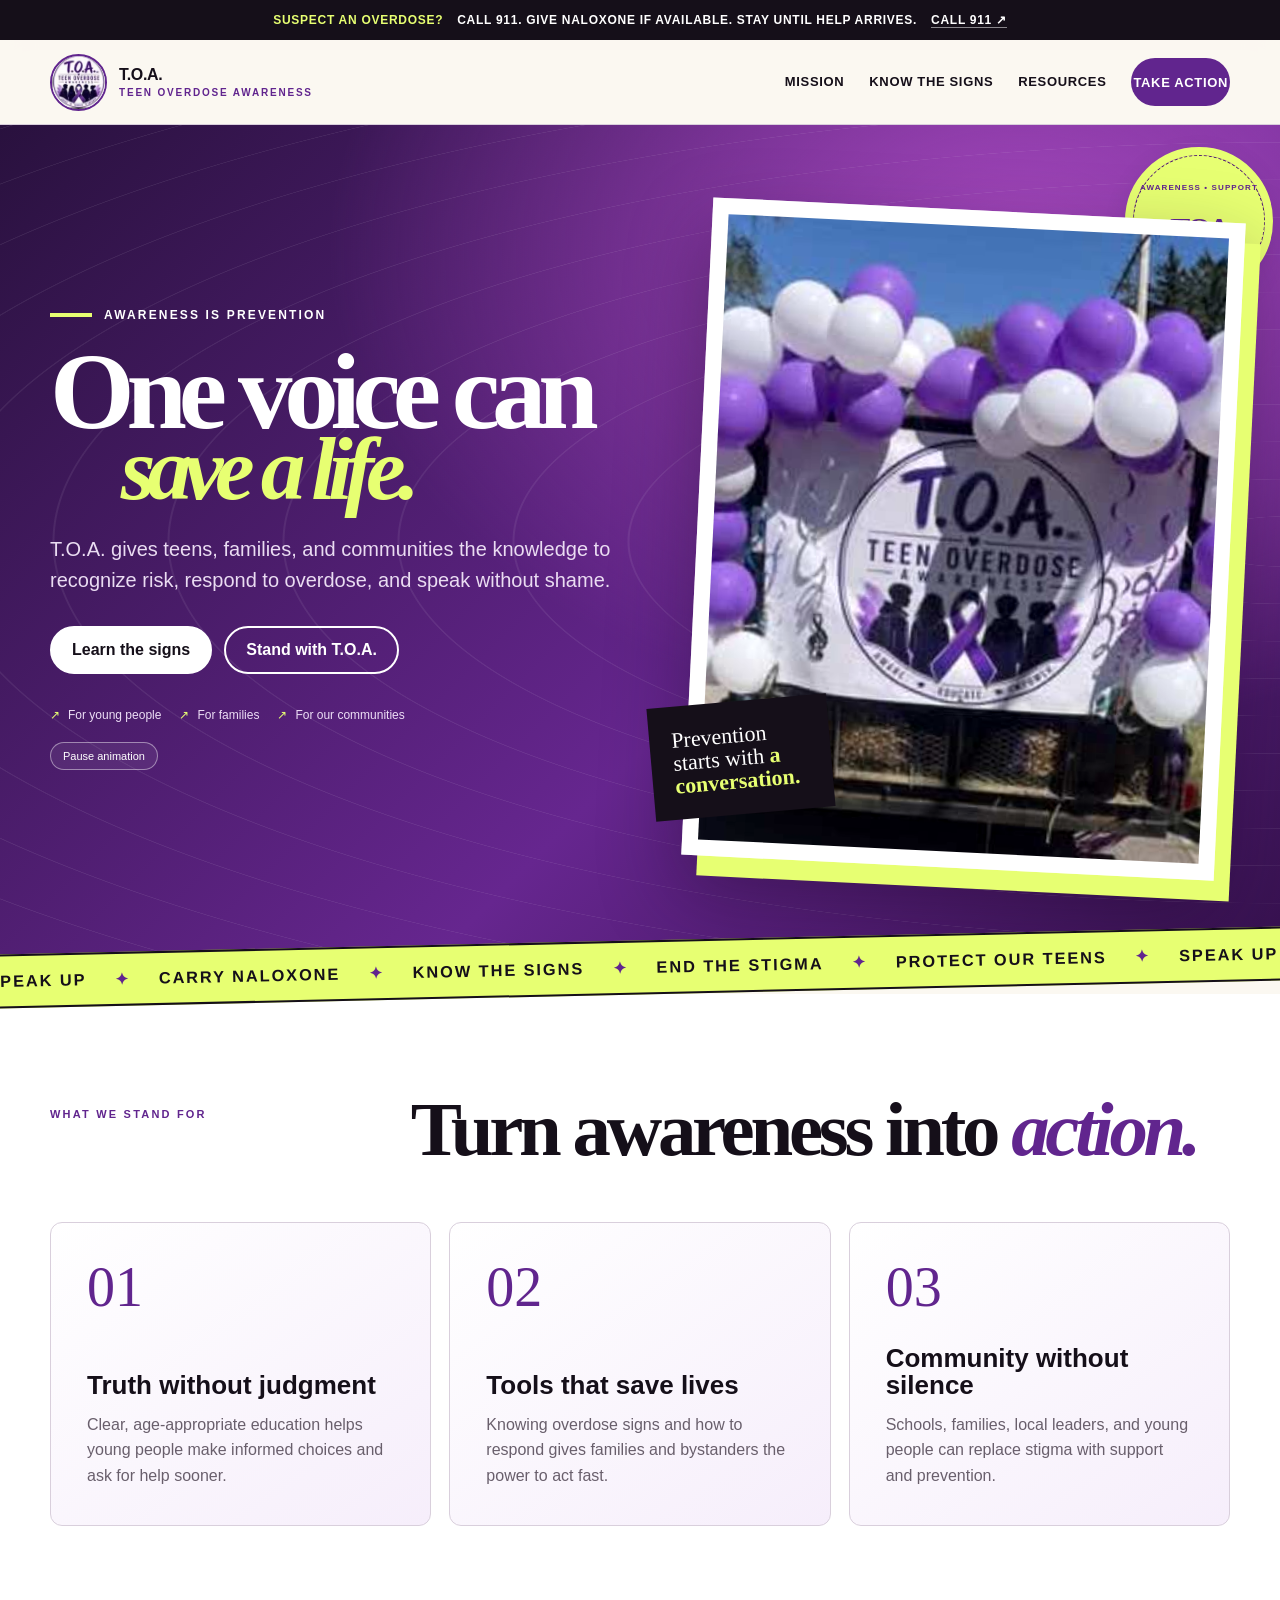
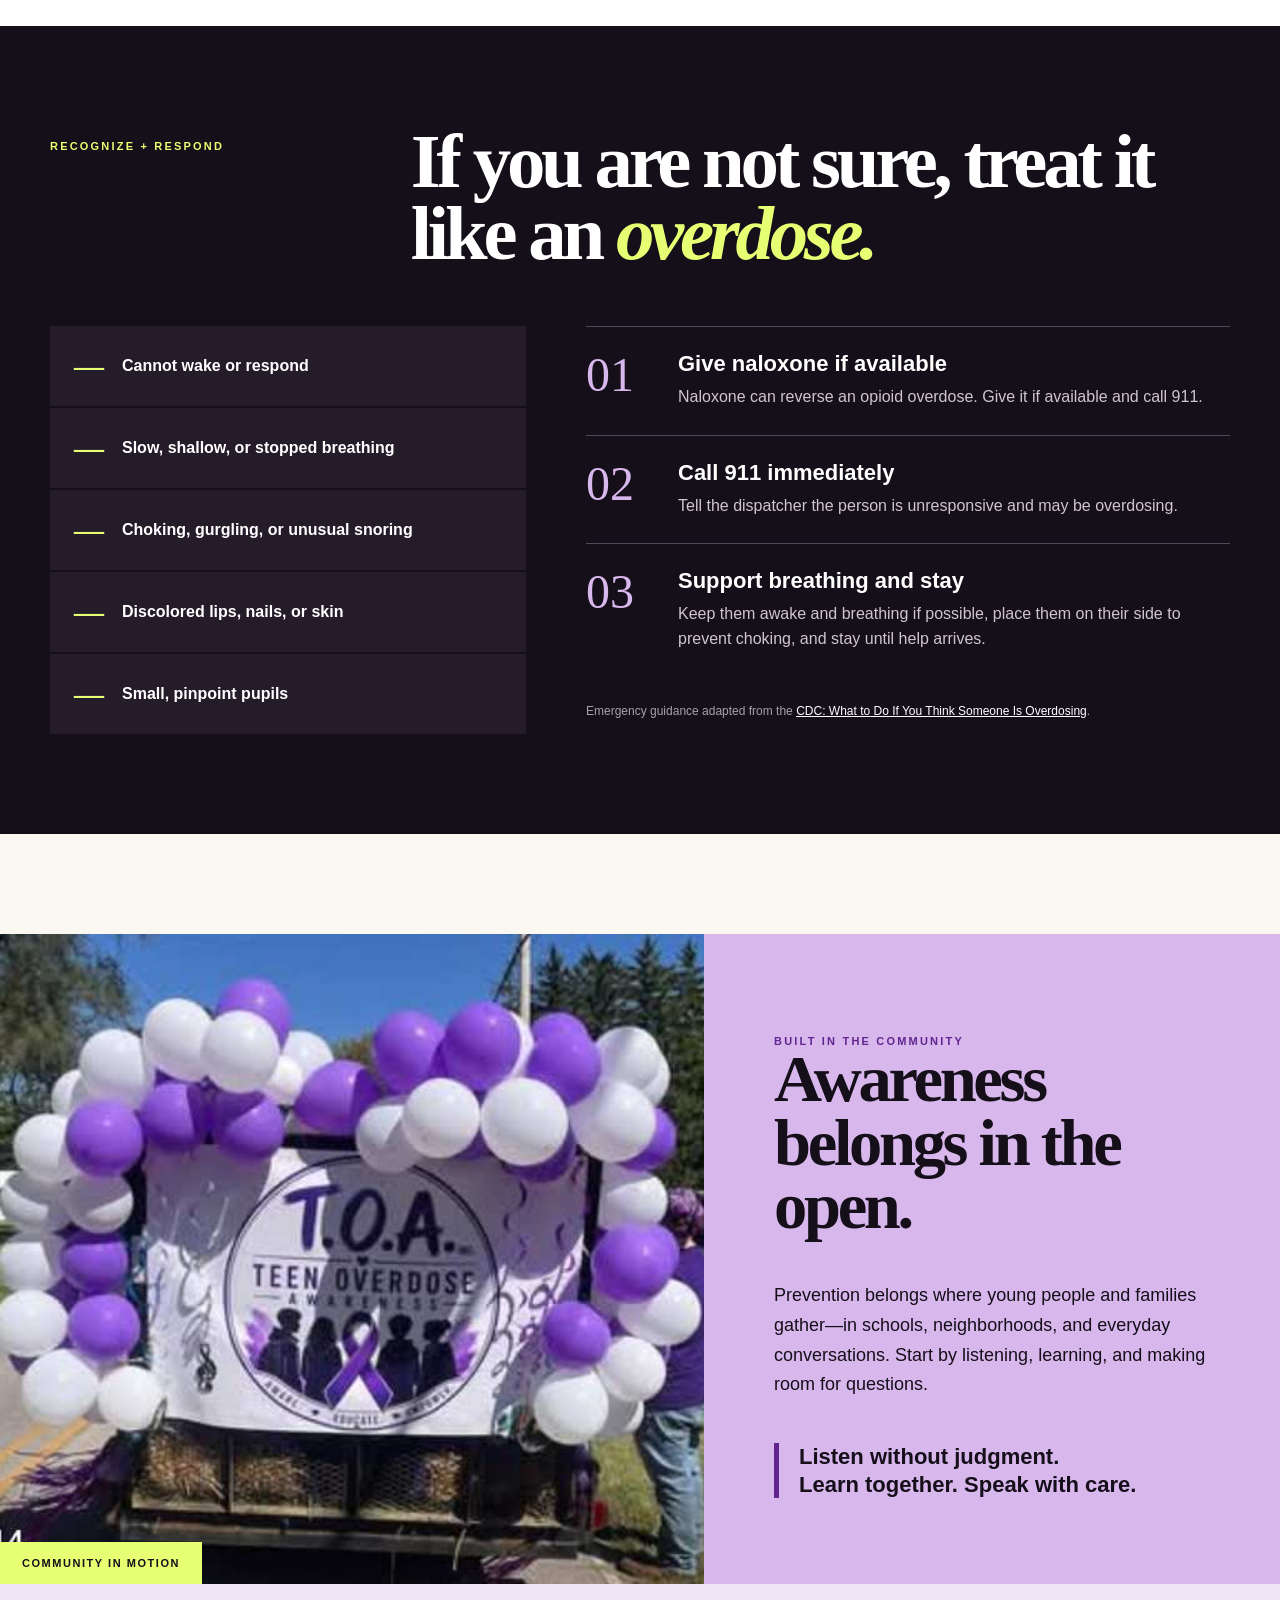
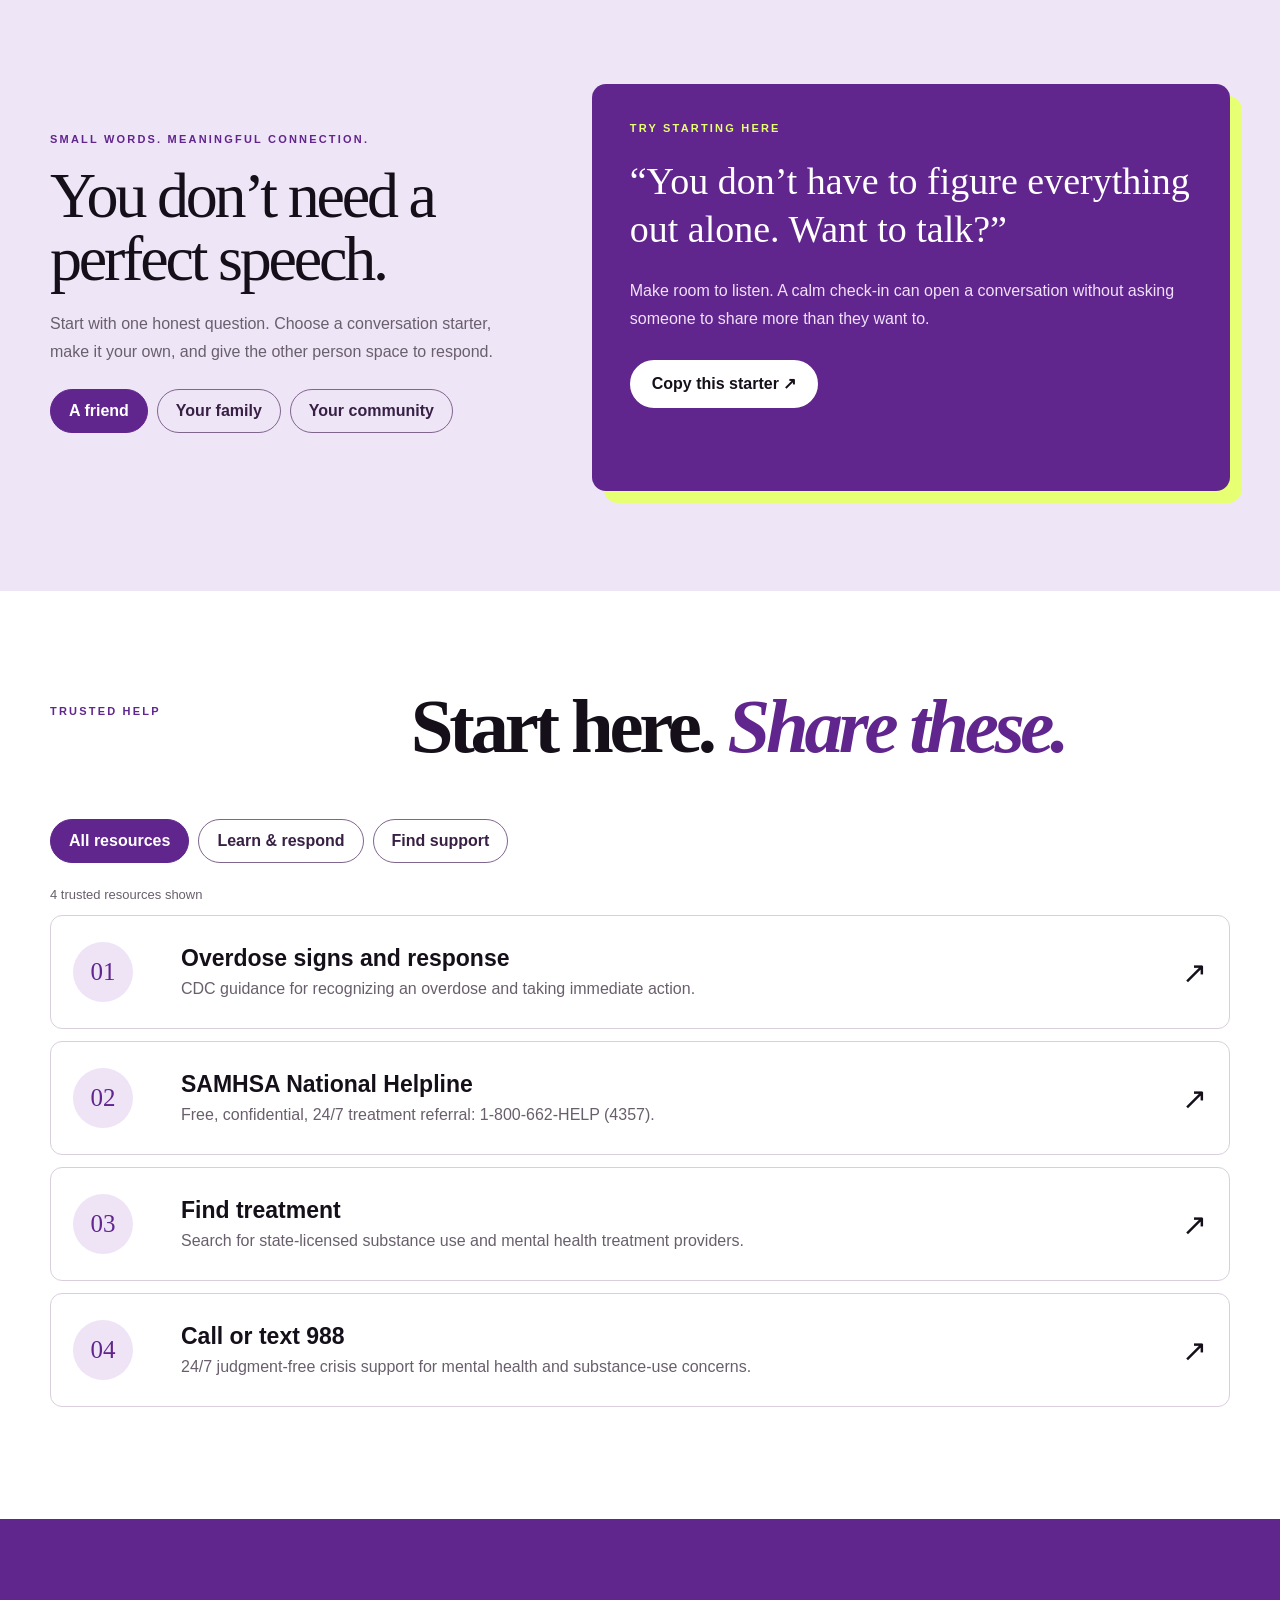
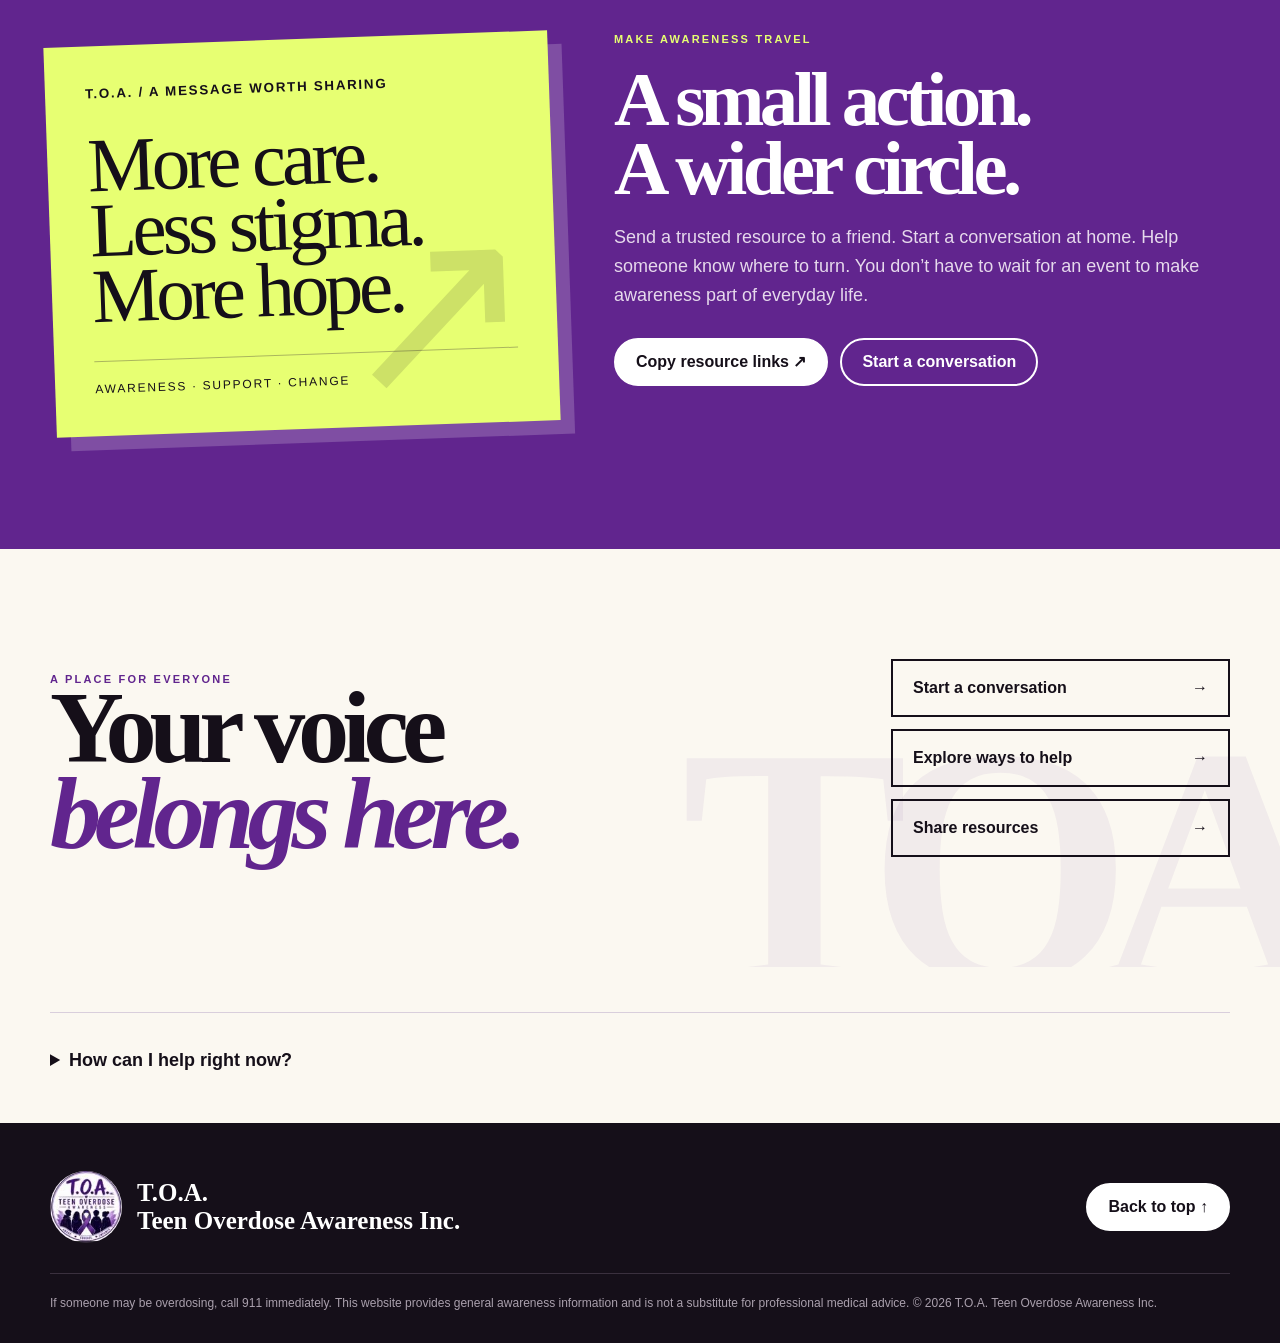
==== commit a67d20e7: "Make TOA preview more engaging and interactive" ====
--- a/index.html
+++ b/index.html
@@ -43,20 +43,23 @@
     @media(max-width:520px){.shell{width:min(100% - 26px,1180px)}.emergency{font-size:10px}.nav{min-height:72px}.identity img{width:48px;height:48px}.identity span{font-size:14px}.identity small{display:none}.navlinks .pill{min-height:42px;padding:0 13px;font-size:12px}h1{font-size:58px}.hero-copy>p{font-size:17px}.portrait-note{left:-6px;bottom:30px}.big-mark{right:-10px;width:95px;height:95px}.big-mark:after{font-size:24px}section{padding:75px 0}.section-head{gap:20px}.section-head h2,.display{font-size:48px}.manifesto article{padding:28px}.response-grid{gap:35px}.step{grid-template-columns:52px 1fr}.story-photo{min-height:360px}.story-copy{padding:45px 25px}.event-art{box-shadow:10px 12px 0 var(--acid)}.join h2{font-size:62px}.footer-brand strong{font-size:20px}}
     @media(prefers-reduced-motion:reduce){html{scroll-behavior:auto}.ticker-track,.big-mark{animation:none}.reveal{opacity:1;transform:none;transition:none}}
   </style>
+  <link rel="stylesheet" href="assets/experience.css">
 </head>
 <body id="top">
-  <div class="emergency"><div class="shell"><strong>Suspect an overdose?</strong><span>Call 911. Give naloxone if available. Stay until help arrives.</span></div></div>
+  <a class="skip-link" href="#mission">Skip to main content</a>
+  <div class="emergency"><div class="shell"><strong>Suspect an overdose?</strong><span>Call 911. Give naloxone if available. Stay until help arrives.</span><a href="tel:911">Call 911 ↗</a></div></div>
   <nav aria-label="Primary navigation"><div class="shell nav">
     <a class="identity" href="#top"><img src="assets/photo-0.jpg" alt="T.O.A. logo"><span>T.O.A.<small>Teen Overdose Awareness</small></span></a>
     <div class="navlinks"><a href="#mission">Mission</a><a href="#respond">Know the signs</a><a href="#resources">Resources</a><a class="pill" href="#join">Take action</a></div>
   </div></nav>
 
   <header class="hero"><div class="shell hero-grid">
-    <div class="hero-copy reveal"><div class="kicker">Awareness is prevention</div><h1>One voice can <em>save a life.</em></h1><p>T.O.A. gives teens, families, and communities the knowledge to recognize risk, respond to overdose, and speak without shame.</p><div class="actions"><a class="pill light" href="#respond">Learn the signs</a><a class="pill" style="background:transparent;border-color:#fff" href="#join">Stand with T.O.A.</a></div></div>
+    <div class="hero-copy reveal"><div class="kicker">Awareness is prevention</div><h1>One voice can <em>save a life.</em></h1><p>T.O.A. gives teens, families, and communities the knowledge to recognize risk, respond to overdose, and speak without shame.</p><div class="actions"><a class="pill light" href="#respond">Learn the signs</a><a class="pill" style="background:transparent;border-color:#fff" href="#join">Stand with T.O.A.</a></div><div class="hero-paths"><span>For young people</span><span>For families</span><span>For our communities</span></div><button class="motion-toggle" id="motion-toggle" aria-pressed="false">Pause animation</button></div>
     <div class="portrait reveal"><div class="big-mark" aria-hidden="true"></div><div class="portrait-frame"><img src="assets/photo-3.jpg" alt="T.O.A. community parade display with purple and white balloons"></div><div class="portrait-note">Prevention starts with <b>a conversation.</b></div></div>
   </div></header>
   <div class="ticker" aria-hidden="true"><div class="ticker-track"><span>Speak up</span><span>Carry naloxone</span><span>Know the signs</span><span>End the stigma</span><span>Protect our teens</span><span>Speak up</span><span>Carry naloxone</span><span>Know the signs</span><span>End the stigma</span><span>Protect our teens</span></div></div>
 
+  <main>
   <section class="mission" id="mission"><div class="shell"><div class="section-head reveal"><div class="label">What we stand for</div><h2>Turn awareness into <em>action.</em></h2></div><div class="manifesto reveal">
     <article><div class="num">01</div><div><h3>Truth without judgment</h3><p>Clear, age-appropriate education helps young people make informed choices and ask for help sooner.</p></div></article>
     <article><div class="num">02</div><div><h3>Tools that save lives</h3><p>Knowing overdose signs and how to respond gives families and bystanders the power to act fast.</p></div></article>
@@ -65,23 +68,32 @@
 
   <section class="response" id="respond"><div class="shell"><div class="section-head reveal"><div class="label">Recognize + Respond</div><h2>If you are not sure, treat it like an <em>overdose.</em></h2></div><div class="response-grid">
     <div class="signs reveal"><div class="sign"><b>—</b>Cannot wake or respond</div><div class="sign"><b>—</b>Slow, shallow, or stopped breathing</div><div class="sign"><b>—</b>Choking, gurgling, or unusual snoring</div><div class="sign"><b>—</b>Discolored lips, nails, or skin</div><div class="sign"><b>—</b>Small, pinpoint pupils</div></div>
-    <div class="steps reveal"><div class="step"><div><h3>Give naloxone if available</h3><p>Naloxone can reverse an opioid overdose and will not harm someone if opioids are not present.</p></div></div><div class="step"><div><h3>Call 911 immediately</h3><p>Tell the dispatcher the person is unresponsive and may be overdosing.</p></div></div><div class="step"><div><h3>Support breathing and stay</h3><p>Keep them awake and breathing if possible, place them on their side to prevent choking, and stay until help arrives.</p></div></div><p class="source">Emergency guidance adapted from the <a href="https://www.cdc.gov/stop-overdose/response/index.html" target="_blank" rel="noopener">CDC: What to Do If You Think Someone Is Overdosing</a>.</p></div>
+    <div class="steps reveal"><div class="step"><div><h3>Give naloxone if available</h3><p>Naloxone can reverse an opioid overdose. Give it if available and call 911.</p></div></div><div class="step"><div><h3>Call 911 immediately</h3><p>Tell the dispatcher the person is unresponsive and may be overdosing.</p></div></div><div class="step"><div><h3>Support breathing and stay</h3><p>Keep them awake and breathing if possible, place them on their side to prevent choking, and stay until help arrives.</p></div></div><p class="source">Emergency guidance adapted from the <a href="https://www.cdc.gov/stop-overdose/response/index.html" target="_blank" rel="noopener">CDC: What to Do If You Think Someone Is Overdosing</a>.</p></div>
   </div></div></section>
 
-  <section class="story"><div class="story-grid"><div class="story-photo reveal"><img src="assets/photo-3.jpg" alt="T.O.A. volunteers preparing a purple and white community parade display"></div><div class="story-copy reveal"><div class="label">Built in the community</div><h2>Awareness belongs in the open.</h2><p>T.O.A. takes prevention out of the shadows and into the places where young people and families already gather—schools, events, neighborhoods, and everyday conversations.</p><div class="quote">“When people know the signs and feel safe speaking up, silence loses its power.”</div></div></div></section>
+  <section class="story"><div class="story-grid"><div class="story-photo reveal"><img loading="lazy" src="assets/photo-3.jpg" alt="T.O.A. volunteers preparing a purple and white community parade display"></div><div class="story-copy reveal"><div class="label">Built in the community</div><h2>Awareness belongs in the open.</h2><p>Prevention belongs where young people and families gather—in schools, neighborhoods, and everyday conversations. Start by listening, learning, and making room for questions.</p><div class="quote">Listen without judgment.<br>Learn together. Speak with care.</div></div></div></section>
 
-  <section class="resources" id="resources"><div class="shell"><div class="section-head reveal"><div class="label">Trusted help</div><h2>Start here. <em>Share these.</em></h2></div><div class="resource-list reveal">
-    <a class="resource" href="https://www.cdc.gov/stop-overdose/response/index.html" target="_blank" rel="noopener"><div class="icon">01</div><div><h3>Overdose signs and response</h3><p>CDC guidance for recognizing an overdose and taking immediate action.</p></div><div class="arrow">↗</div></a>
-    <a class="resource" href="https://www.samhsa.gov/find-help/helplines/national-helpline" target="_blank" rel="noopener"><div class="icon">02</div><div><h3>SAMHSA National Helpline</h3><p>Free, confidential, 24/7 treatment referral: 1-800-662-HELP (4357).</p></div><div class="arrow">↗</div></a>
-    <a class="resource" href="https://findtreatment.gov/" target="_blank" rel="noopener"><div class="icon">03</div><div><h3>Find treatment</h3><p>Search for state-licensed substance use and mental health treatment providers.</p></div><div class="arrow">↗</div></a>
-    <a class="resource" href="https://988lifeline.org/" target="_blank" rel="noopener"><div class="icon">04</div><div><h3>Call or text 988</h3><p>24/7 judgment-free crisis support for mental health and substance-use concerns.</p></div><div class="arrow">↗</div></a>
+
+  <section class="conversation" id="conversation"><div class="shell conversation-grid">
+    <div><div class="label">Small words. Meaningful connection.</div><h2>You don’t need a perfect speech.</h2><p>Start with one honest question. Choose a conversation starter, make it your own, and give the other person space to respond.</p><div class="audiences" role="group" aria-label="Choose a conversation audience"><button class="choice" data-audience="friend" aria-pressed="true">A friend</button><button class="choice" data-audience="family" aria-pressed="false">Your family</button><button class="choice" data-audience="community" aria-pressed="false">Your community</button></div></div>
+    <div class="prompt-card"><div class="label">Try starting here</div><div aria-live="polite" aria-atomic="true"><blockquote id="conversation-quote">“You don’t have to figure everything out alone. Want to talk?”</blockquote><p id="conversation-tip">Make room to listen. A calm check-in can open a conversation without asking someone to share more than they want to.</p></div><button class="pill light" id="copy-conversation">Copy this starter ↗</button><p id="copy-status" role="status"></p></div>
+  </div></section>
+
+  <section class="resources" id="resources"><div class="shell"><div class="section-head reveal"><div class="label">Trusted help</div><h2>Start here. <em>Share these.</em></h2></div><div class="filters" role="group" aria-label="Filter trusted resources"><button class="choice" data-filter="all" aria-pressed="true">All resources</button><button class="choice" data-filter="learn" aria-pressed="false">Learn &amp; respond</button><button class="choice" data-filter="support" aria-pressed="false">Find support</button></div><p id="resource-count" class="resource-count" role="status">4 trusted resources shown</p><div class="resource-list reveal">
+    <a class="resource" data-category="learn" href="https://www.cdc.gov/stop-overdose/response/index.html" target="_blank" rel="noopener"><div class="icon">01</div><div><h3>Overdose signs and response</h3><p>CDC guidance for recognizing an overdose and taking immediate action.</p></div><div class="arrow">↗</div></a>
+    <a class="resource" data-category="support" href="https://www.samhsa.gov/find-help/helplines/national-helpline" target="_blank" rel="noopener"><div class="icon">02</div><div><h3>SAMHSA National Helpline</h3><p>Free, confidential, 24/7 treatment referral: 1-800-662-HELP (4357).</p></div><div class="arrow">↗</div></a>
+    <a class="resource" data-category="support" href="https://findtreatment.gov/" target="_blank" rel="noopener"><div class="icon">03</div><div><h3>Find treatment</h3><p>Search for state-licensed substance use and mental health treatment providers.</p></div><div class="arrow">↗</div></a>
+    <a class="resource" data-category="support" href="https://988lifeline.org/" target="_blank" rel="noopener"><div class="icon">04</div><div><h3>Call or text 988</h3><p>24/7 judgment-free crisis support for mental health and substance-use concerns.</p></div><div class="arrow">↗</div></a>
   </div></div></section>
 
-  <section class="event"><div class="shell event-grid"><div class="event-art reveal"><img src="assets/photo-5.jpg" alt="Grand Parade community event poster"></div><div class="event-copy reveal"><div class="label">Community presence</div><h2>Show up. Speak out. Stay connected.</h2><p>Public events create room for honest conversations, visible support, and prevention resources that reach families where they are.</p><div class="actions"><a class="pill light" href="#join">Get involved</a><a class="pill" style="background:transparent;border-color:#fff" href="#resources">Share resources</a></div></div></div></section>
+  <section class="event"><div class="shell event-grid"><div class="campaign-art" aria-label="Awareness starts with us"><small>T.O.A. / A message worth sharing</small><strong>More care.<br>Less stigma.<br>More hope.</strong><span>AWARENESS · SUPPORT · CHANGE</span></div><div class="event-copy"><div class="label">Make awareness travel</div><h2>A small action.<br>A wider circle.</h2><p>Send a trusted resource to a friend. Start a conversation at home. Help someone know where to turn. You don’t have to wait for an event to make awareness part of everyday life.</p><div class="actions"><button class="pill light" id="copy-resources">Copy resource links ↗</button><a class="pill" style="background:transparent;border-color:#fff" href="#conversation">Start a conversation</a></div><p id="share-status" class="share-status" role="status"></p></div></div></section>
 
-  <section class="join" id="join"><div class="shell join-grid"><div class="reveal"><div class="label">A place for everyone</div><h2>Your voice <em>belongs here.</em></h2></div><div class="join-options reveal"><a href="mailto:?subject=I%20want%20to%20support%20T.O.A.">Volunteer <span>→</span></a><a href="mailto:?subject=Partner%20with%20T.O.A.">Partner <span>→</span></a><a href="#resources">Share resources <span>→</span></a></div></div></section>
+  <section class="join" id="join"><div class="shell join-grid"><div class="reveal"><div class="label">A place for everyone</div><h2>Your voice <em>belongs here.</em></h2></div><div class="join-options reveal"><a href="#conversation">Start a conversation <span>→</span></a><a href="#action-guide">Explore ways to help <span>→</span></a><a href="#resources">Share resources <span>→</span></a></div></div></section>
 
+  <div class="shell action-guide" id="action-guide"><details><summary>How can I help right now?</summary><p>Read the trusted resources, share them with someone you care about, and bring a conversation about awareness to your family or community.</p><p class="pending">Interested in volunteering or partnering with T.O.A.? Contact details and opportunities will be added when confirmed. This preview does not collect registrations or donations.</p><a class="pill" href="#resources">Explore trusted resources ↗</a></details></div>
+  </main>
   <footer><div class="shell"><div class="footer-grid"><div class="footer-brand"><img src="assets/photo-0.jpg" alt="T.O.A. logo"><strong>T.O.A.<br>Teen Overdose Awareness Inc.</strong></div><a class="pill light" href="#top">Back to top ↑</a></div><div class="footer-note">If someone may be overdosing, call 911 immediately. This website provides general awareness information and is not a substitute for professional medical advice. © <span id="year"></span> T.O.A. Teen Overdose Awareness Inc.</div></div></footer>
+  <script src="assets/experience.js" defer></script>
   <script>
     document.getElementById('year').textContent=new Date().getFullYear();
     const items=document.querySelectorAll('.reveal');
--- a/assets/experience.css
+++ b/assets/experience.css
@@ -0,0 +1,23 @@
+/* Progressive enhancements: all essential content remains available without JS. */
+:root{--purple:#61258e;--acid:#e7ff72}
+html{overflow-x:clip}.action-guide{padding-bottom:40px}
+[hidden]{display:none!important}button{font:inherit;cursor:pointer}a:focus-visible,button:focus-visible,summary:focus-visible{outline:3px solid #b052ee;outline-offset:5px}section[id]{scroll-margin-top:100px}
+.skip-link{position:fixed;top:-80px;left:16px;z-index:100;background:white;color:#35104d;padding:16px}.skip-link:focus{top:10px}
+.reveal{opacity:1;transform:none}.hero{background:radial-gradient(ellipse at 80% 15%,#a347bb 0,transparent 48%),linear-gradient(135deg,#29113e,#66268f 60%,#36114e)}
+.hero:before{background:repeating-radial-gradient(ellipse at 100% 50%,transparent 0 75px,#ffffff12 76px 77px,transparent 78px 115px);animation:breathe 9s ease-in-out infinite alternate}
+@keyframes breathe{to{transform:scale(1.12) translateX(-20px);opacity:.55}}
+.hero-grid{padding-top:85px}.hero-copy{animation:arrive .75s ease-out}.portrait{animation:arrive 1s ease-out}.portrait-frame{box-shadow:16px 20px 0 var(--acid),0 35px 80px #19082266}.big-mark{animation:none;border:1px dashed #4e226a;outline:8px solid var(--acid);box-shadow:0 8px 30px #210d3d33}.big-mark:before{content:'AWARENESS • SUPPORT';position:absolute;top:27px;font-size:8px}.big-mark:after{margin-top:14px}
+@keyframes arrive{from{opacity:0;transform:translateY(18px)}to{opacity:1;transform:none}}
+.hero-paths{display:flex;flex-wrap:wrap;gap:18px;margin-top:34px;font-size:12px;color:#eddef6}.hero-paths span:before{content:'↗';margin-right:8px;color:var(--acid)}
+.motion-toggle{border:1px solid #ffffff70;background:#ffffff10;color:white;border-radius:20px;padding:7px 12px;font-size:11px;margin-top:20px}.motion-paused *,.motion-paused *:before,.motion-paused *:after{animation-play-state:paused!important}.motion-paused{scroll-behavior:auto}
+.manifesto{border:0;gap:18px}.manifesto article{border:1px solid var(--line)!important;border-radius:12px;background:linear-gradient(145deg,#fff,#f6eefb);transition:transform .2s,box-shadow .2s}.manifesto article:hover{transform:translateY(-5px);box-shadow:0 18px 35px #35104d10}.manifesto .num{font-size:56px;color:var(--purple)}
+.conversation{background:#eee5f7}.conversation-grid{display:grid;grid-template-columns:.85fr 1.15fr;gap:70px;align-items:center}.conversation h2{font:clamp(44px,5vw,70px)/.98 var(--serif);letter-spacing:-.05em;margin:20px 0}.conversation p{line-height:1.7;color:var(--muted)}.audiences,.filters{display:flex;gap:9px;flex-wrap:wrap;margin:24px 0}.choice{border:1px solid #80658d;background:transparent;color:#382045;padding:12px 18px;border-radius:30px;font-weight:700}.choice[aria-pressed=true]{background:var(--purple);color:white;border-color:var(--purple)}.prompt-card{padding:38px;background:var(--purple);color:white;border-radius:14px;box-shadow:12px 12px 0 var(--acid)}.prompt-card .label{color:var(--acid);padding:0}.prompt-card blockquote{font:clamp(26px,3vw,38px)/1.25 var(--serif);margin:24px 0}.prompt-card p{color:#f0e0f9}.prompt-card .pill{margin-top:12px}.conversation [role=status],.share-status{font-size:13px;min-height:1.5em}
+.resource-list{border-top:0}.resource{border:1px solid var(--line);border-radius:12px;margin-bottom:12px;padding:26px 22px}.resource:hover{background:#f3eafb}.resource .icon{background:#eee4f6;border-radius:50%;width:60px;height:60px;display:grid;place-items:center;font-size:25px}.resource-count{color:var(--muted);font-size:13px}
+.campaign-art{position:relative;min-height:390px;background:var(--acid);color:var(--ink);padding:40px;display:flex;flex-direction:column;justify-content:space-between;overflow:hidden;transform:rotate(-2deg);box-shadow:14px 14px 0 #ffffff30}.campaign-art:after{content:'↗';position:absolute;right:20px;bottom:-25px;font-size:240px;opacity:.12}.campaign-art strong{font:clamp(56px,6vw,90px)/.85 var(--serif);letter-spacing:-.055em;z-index:1}.campaign-art small{font-weight:800;letter-spacing:.13em;text-transform:uppercase}.campaign-art span{font-size:12px;letter-spacing:.15em;border-top:1px solid #30243555;padding-top:20px}
+.join-options button{width:100%;text-align:left;padding:18px 20px;border:2px solid var(--ink);font-weight:900;display:flex;justify-content:space-between;background:transparent;transition:.2s}.join-options button:hover{background:var(--ink);color:white;transform:translateX(4px)}
+.action-guide{margin-top:45px;border-top:1px solid var(--line);padding-top:25px;position:relative;z-index:2}.action-guide summary{font-size:18px;font-weight:800;cursor:pointer;padding:12px 0}.action-guide p{line-height:1.65;max-width:740px}.action-guide .pending{font-size:14px;color:var(--muted)}
+.share-status{color:#e7ff72}.footer-note a{text-decoration:underline}.emergency .shell{flex-wrap:wrap;padding-block:10px;gap:5px 14px}.emergency a{white-space:nowrap}
+@media(max-width:850px){.conversation-grid{grid-template-columns:1fr;gap:25px}.navlinks{gap:10px}.hero-grid{padding-top:55px}.hero-paths{gap:12px}.prompt-card{padding:28px}.campaign-art{min-height:340px}}
+@media(max-width:520px){.hero h1{font-size:62px;line-height:.9}.hero h1 em{margin-left:0}.hero-grid{gap:28px}.portrait{width:calc(100% - 28px)}.portrait-note{font-size:19px;width:158px;padding:18px}.big-mark:before{top:17px;font-size:6px}.resource{gap:15px;padding:20px 15px}.resource .icon{width:45px;height:45px}.resource h3{font-size:20px}.campaign-art{padding:28px}.conversation-grid{gap:20px}.prompt-card{box-shadow:7px 7px 0 var(--acid)}.join h2{font-size:58px}.emergency{font-size:10px;line-height:1.5}.navlinks .pill{font-size:10px;padding-inline:10px}}
+@media(prefers-reduced-motion:reduce){*,*:before,*:after{animation:none!important;transition:none!important}html{scroll-behavior:auto}.motion-toggle{display:none}}
+@media(max-width:520px){.ticker{transform:none;width:100%;margin-top:0}}
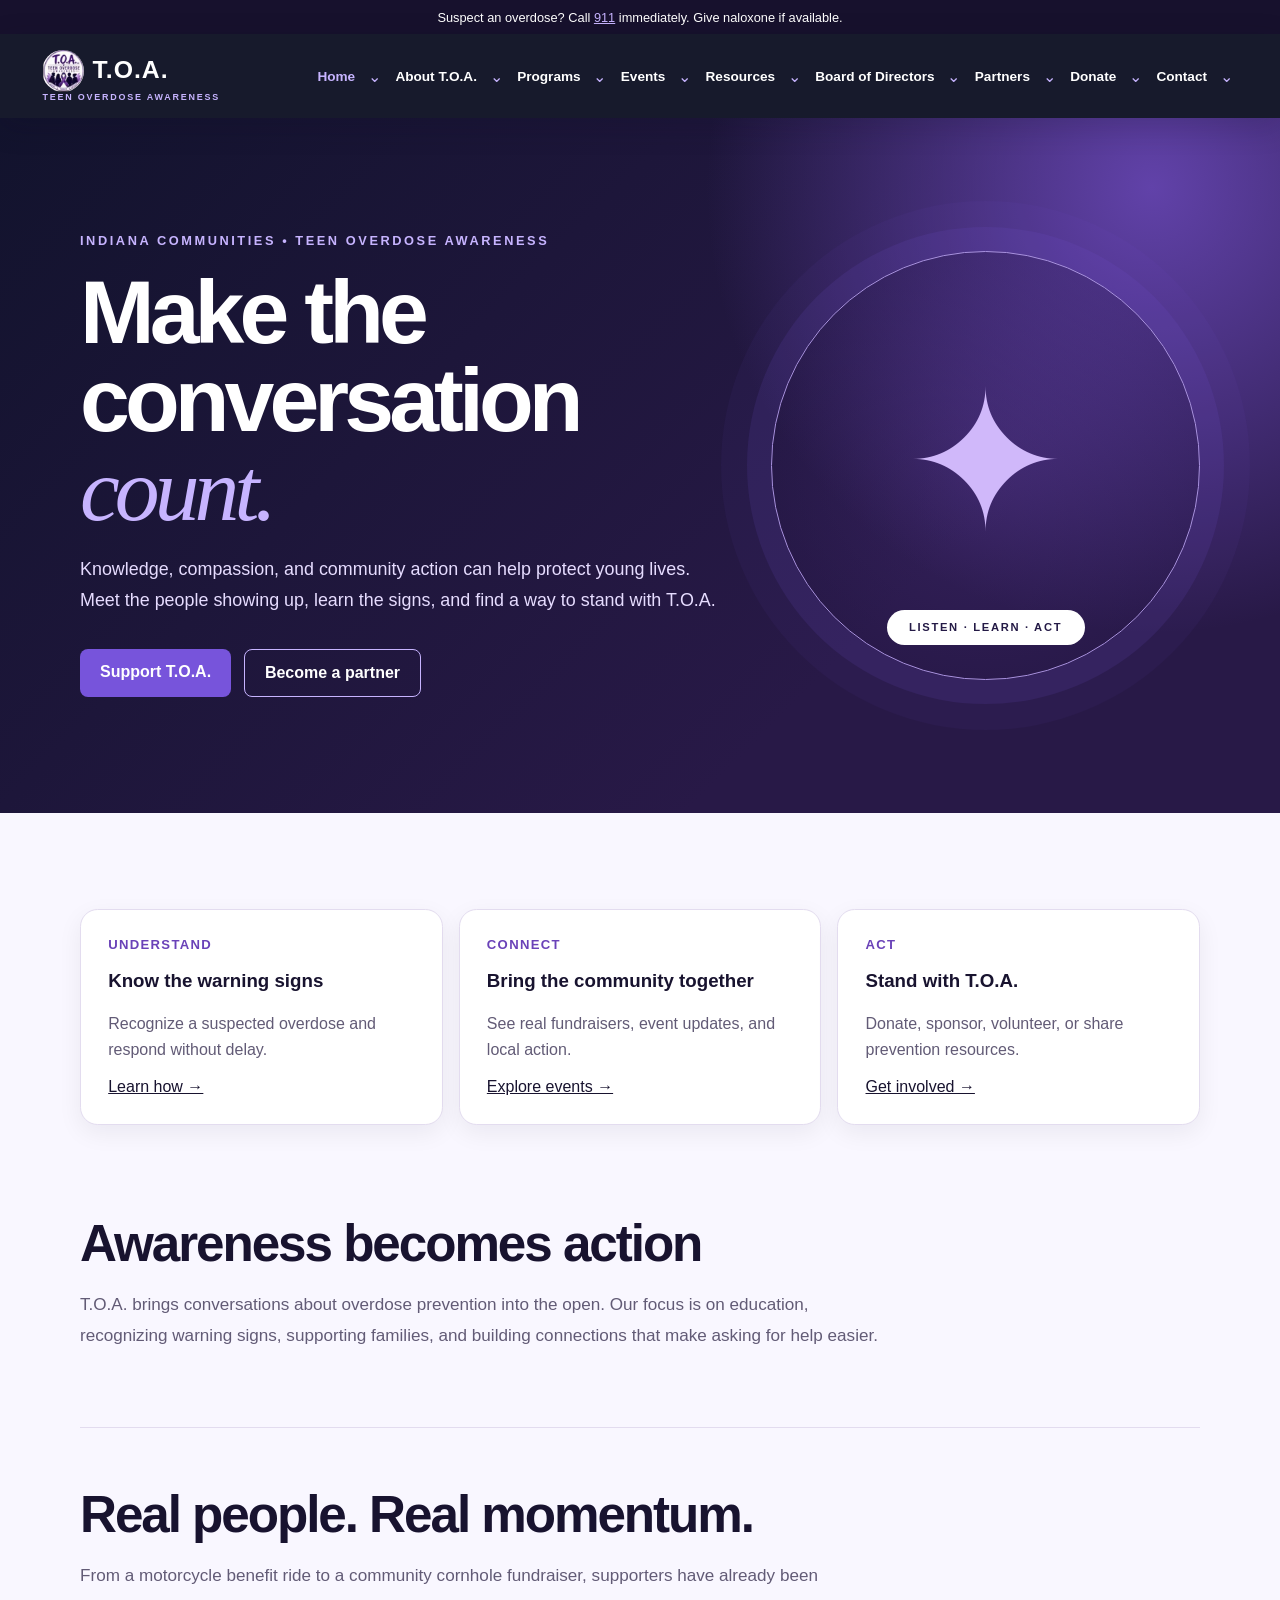
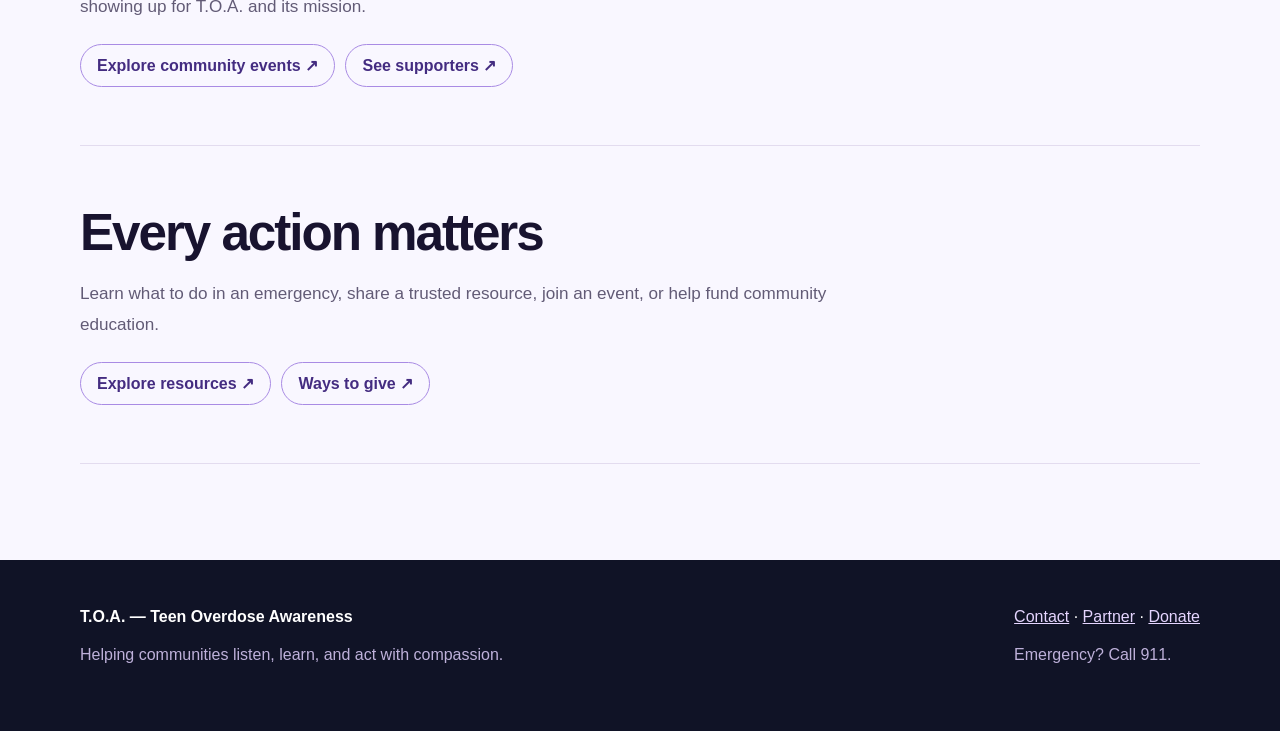
==== commit 2bac86a3: "Convert T.O.A. homepage to multi-page navigation and community content" ====
--- a/index.html
+++ b/index.html
@@ -1,103 +1,6 @@
 <!doctype html>
-<html lang="en">
-<head>
-  <meta charset="utf-8">
-  <meta name="viewport" content="width=device-width,initial-scale=1">
-  <meta name="theme-color" content="#35104d">
-  <meta name="description" content="T.O.A. Teen Overdose Awareness Inc. brings prevention education, life-saving resources, and community action together for teens and families.">
-  <title>T.O.A. — Teen Overdose Awareness</title>
-  <style>
-    :root{
-      --ink:#150f19;--paper:#fbf8f1;--white:#fff;--purple:#5d2185;--violet:#8c43bd;
-      --lilac:#d8b7ed;--acid:#e7ff62;--red:#ff5b5b;--muted:#695f6c;--line:#d9cfdc;
-      --serif:Georgia,"Times New Roman",serif;--sans:Arial,Helvetica,sans-serif;
-    }
-    *{box-sizing:border-box}html{scroll-behavior:smooth}body{margin:0;background:var(--paper);color:var(--ink);font-family:var(--sans);overflow-x:hidden}
-    a{color:inherit;text-decoration:none}img{display:block;max-width:100%}button,a{outline-offset:4px}.shell{width:min(1180px,calc(100% - 40px));margin:auto}
-    .emergency{background:var(--ink);color:#fff;font-size:12px;font-weight:800;letter-spacing:.06em;text-transform:uppercase}
-    .emergency .shell{min-height:40px;display:flex;align-items:center;justify-content:center;gap:14px;text-align:center}.emergency strong{color:var(--acid)}
-    .emergency a{border-bottom:1px solid rgba(255,255,255,.5)}
-    nav{position:sticky;top:0;z-index:20;background:rgba(251,248,241,.92);backdrop-filter:blur(16px);border-bottom:1px solid var(--line)}
-    .nav{min-height:84px;display:flex;align-items:center;justify-content:space-between;gap:24px}.identity{display:flex;align-items:center;gap:12px;font-weight:900;letter-spacing:-.02em}.identity img{width:57px;height:57px;border-radius:50%;object-fit:cover;border:2px solid var(--purple)}
-    .identity span{display:block}.identity small{display:block;color:var(--purple);font-size:10px;letter-spacing:.18em;text-transform:uppercase;margin-top:3px}
-    .navlinks{display:flex;align-items:center;gap:25px;font-size:13px;font-weight:900;text-transform:uppercase;letter-spacing:.05em}.navlinks a{padding:8px 0;border-bottom:2px solid transparent}.navlinks a:hover{border-color:var(--purple)}
-    .pill{display:inline-flex;align-items:center;justify-content:center;min-height:48px;padding:0 20px;border-radius:999px;background:var(--purple);color:#fff;font-weight:900;border:2px solid var(--purple);transition:.2s}.pill:hover{background:var(--ink);border-color:var(--ink);transform:translateY(-2px)}.pill.light{background:#fff;color:var(--ink);border-color:#fff}.pill.ghost{background:transparent;color:var(--ink);border-color:var(--ink)}
-    .hero{position:relative;min-height:730px;display:grid;align-items:center;background:var(--purple);color:#fff;overflow:hidden}.hero:before{content:"";position:absolute;inset:0;background:radial-gradient(circle at 82% 18%,rgba(231,255,98,.17),transparent 21%),linear-gradient(115deg,transparent 62%,rgba(255,255,255,.07) 62%)}
-    .hero-grid{position:relative;z-index:2;display:grid;grid-template-columns:1.05fr .95fr;gap:58px;align-items:center;padding:75px 0 90px}.kicker{display:flex;align-items:center;gap:12px;font-size:12px;font-weight:900;letter-spacing:.18em;text-transform:uppercase}.kicker:before{content:"";width:42px;height:4px;background:var(--acid)}
-    h1{font-family:var(--serif);font-size:clamp(64px,8.5vw,126px);line-height:.78;letter-spacing:-.075em;margin:28px 0 30px;max-width:780px}.hero h1 em{display:block;color:var(--acid);font-style:italic;margin-left:12%;font-size:.82em}.hero-copy>p{max-width:625px;font-size:20px;line-height:1.55;color:#eadcf2}.actions{display:flex;gap:12px;flex-wrap:wrap;margin-top:30px}
-    .portrait{position:relative}.portrait-frame{position:relative;border:2px solid rgba(255,255,255,.55);padding:14px;transform:rotate(2.8deg);background:#fff;box-shadow:18px 22px 0 var(--acid)}.portrait-frame img{width:100%;aspect-ratio:4/5;object-fit:cover;filter:saturate(.88) contrast(1.05)}
-    .portrait-note{position:absolute;left:-46px;bottom:54px;background:var(--ink);color:#fff;width:180px;padding:22px;transform:rotate(-5deg);font-family:var(--serif);font-size:22px;line-height:1.05}.portrait-note b{color:var(--acid)}
-    .big-mark{position:absolute;right:-35px;top:-55px;width:132px;height:132px;border-radius:50%;background:var(--acid);color:var(--purple);display:grid;place-items:center;font-weight:900;text-align:center;text-transform:uppercase;font-size:11px;letter-spacing:.1em;animation:spin 22s linear infinite}.big-mark:after{content:"TOA";font-family:var(--serif);font-size:30px;letter-spacing:-.08em}
-    @keyframes spin{to{transform:rotate(360deg)}}
-    .ticker{background:var(--acid);color:var(--ink);transform:rotate(-1.25deg) scale(1.02);position:relative;z-index:3;margin-top:-17px;border-block:2px solid var(--ink);overflow:hidden}.ticker-track{display:flex;gap:28px;white-space:nowrap;padding:15px 0;font-weight:900;text-transform:uppercase;letter-spacing:.12em;animation:marquee 22s linear infinite}.ticker span:after{content:"✦";margin-left:28px;color:var(--purple)}@keyframes marquee{to{transform:translateX(-50%)}}
-    section{padding:100px 0}.section-head{display:grid;grid-template-columns:.55fr 1.45fr;gap:50px;align-items:start;margin-bottom:55px}.label{font-size:11px;font-weight:900;letter-spacing:.2em;text-transform:uppercase;color:var(--purple);padding-top:14px}.section-head h2,.display{font-family:var(--serif);font-size:clamp(44px,6vw,78px);line-height:.95;letter-spacing:-.055em;margin:0}.section-head h2 em{color:var(--purple)}
-    .mission{background:#fff}.manifesto{display:grid;grid-template-columns:repeat(3,1fr);border:2px solid var(--ink)}.manifesto article{padding:36px;min-height:300px;border-right:2px solid var(--ink);display:flex;flex-direction:column;justify-content:space-between}.manifesto article:last-child{border:0}.manifesto .num{font-family:var(--serif);font-size:72px;color:var(--lilac);line-height:1}.manifesto h3{font-size:26px;line-height:1.05;margin:30px 0 12px}.manifesto p{color:var(--muted);line-height:1.6;margin:0}
-    .response{background:var(--ink);color:#fff}.response .section-head h2 em{color:var(--acid)}.response .label{color:var(--acid)}.response-grid{display:grid;grid-template-columns:.85fr 1.15fr;gap:60px}.signs{display:grid;gap:2px}.sign{background:#251c2a;padding:23px 24px;display:flex;gap:18px;align-items:center;font-weight:800}.sign b{font-family:var(--serif);font-size:30px;color:var(--acid);min-width:30px}.steps{counter-reset:step;display:grid;gap:20px}.step{counter-increment:step;display:grid;grid-template-columns:70px 1fr;gap:22px;align-items:start;border-top:1px solid #524859;padding-top:20px}.step:before{content:"0" counter(step);font-family:var(--serif);font-size:48px;color:var(--lilac)}.step h3{margin:4px 0 8px;font-size:22px}.step p{margin:0;color:#cfc5d1;line-height:1.55}.source{margin-top:28px;color:#aaa0ad;font-size:12px}.source a{text-decoration:underline;color:#fff}
-    .story{padding-bottom:0}.story-grid{display:grid;grid-template-columns:1.1fr .9fr;min-height:650px}.story-photo{position:relative;overflow:hidden}.story-photo img{width:100%;height:100%;object-fit:cover}.story-photo:after{content:"COMMUNITY IN MOTION";position:absolute;left:0;bottom:0;background:var(--acid);padding:15px 22px;font-size:11px;font-weight:900;letter-spacing:.14em}.story-copy{background:var(--lilac);padding:70px;display:flex;flex-direction:column;justify-content:center}.story-copy h2{font-family:var(--serif);font-size:clamp(46px,5.2vw,72px);line-height:.96;letter-spacing:-.05em;margin:0 0 25px}.story-copy p{font-size:18px;line-height:1.65;max-width:540px}.quote{border-left:5px solid var(--purple);padding-left:20px;font-weight:900;font-size:22px;line-height:1.25;margin-top:25px}
-    .resources{background:#fff}.resource-list{border-top:2px solid var(--ink)}.resource{display:grid;grid-template-columns:80px 1fr auto;gap:28px;align-items:center;padding:26px 10px;border-bottom:1px solid var(--line);transition:.2s}.resource:hover{background:var(--paper);padding-inline:22px}.resource .icon{font-family:var(--serif);font-size:40px;color:var(--purple)}.resource h3{font-size:23px;margin:0 0 5px}.resource p{margin:0;color:var(--muted);line-height:1.45}.resource .arrow{font-size:30px}
-    .event{background:var(--purple);color:#fff}.event-grid{display:grid;grid-template-columns:.9fr 1.1fr;gap:60px;align-items:center}.event-art{background:var(--paper);padding:18px;transform:rotate(-2deg);box-shadow:18px 18px 0 var(--acid)}.event-art img{width:100%;aspect-ratio:4/3;object-fit:cover}.event-copy .label{color:var(--acid)}.event-copy h2{font-family:var(--serif);font-size:clamp(48px,6vw,82px);line-height:.9;letter-spacing:-.06em;margin:20px 0}.event-copy p{font-size:18px;line-height:1.6;color:#e6d9ec}.event-copy .actions{margin-top:28px}
-    .join{position:relative;padding:110px 0;overflow:hidden}.join:after{content:"TOA";position:absolute;right:-30px;bottom:-95px;font-family:var(--serif);font-size:340px;font-weight:900;color:rgba(93,33,133,.06);letter-spacing:-.1em;pointer-events:none}.join-grid{position:relative;z-index:2;display:grid;grid-template-columns:1.4fr .6fr;gap:50px;align-items:end}.join h2{font-family:var(--serif);font-size:clamp(58px,8vw,108px);line-height:.84;letter-spacing:-.07em;margin:0}.join h2 em{display:block;color:var(--purple)}.join-options{display:grid;gap:12px}.join-options a{padding:18px 20px;border:2px solid var(--ink);font-weight:900;display:flex;justify-content:space-between;transition:.2s}.join-options a:hover{background:var(--ink);color:#fff;transform:translateX(7px)}
-    footer{background:var(--ink);color:#fff;padding:48px 0 30px}.footer-grid{display:grid;grid-template-columns:1fr auto;gap:35px;align-items:center}.footer-brand{display:flex;align-items:center;gap:15px}.footer-brand img{width:72px;height:72px;border-radius:50%}.footer-brand strong{font-family:var(--serif);font-size:25px}.footer-note{color:#aaa0ad;font-size:12px;line-height:1.6;margin-top:30px;border-top:1px solid #3a303e;padding-top:20px}
-    .reveal{opacity:0;transform:translateY(20px);transition:.65s ease}.reveal.visible{opacity:1;transform:none}
-    @media(max-width:850px){.navlinks a:not(.pill){display:none}.hero{min-height:auto}.hero-grid,.section-head,.response-grid,.story-grid,.event-grid,.join-grid{grid-template-columns:1fr}.hero-grid{padding:60px 0 90px}.portrait{max-width:560px;margin:35px auto 0}.manifesto{grid-template-columns:1fr}.manifesto article{border-right:0;border-bottom:2px solid var(--ink);min-height:240px}.story-copy{padding:55px 35px}.story-photo{min-height:480px}.resource{grid-template-columns:55px 1fr}.resource .arrow{display:none}.event-grid{gap:45px}.footer-grid{grid-template-columns:1fr}}
-    @media(max-width:520px){.shell{width:min(100% - 26px,1180px)}.emergency{font-size:10px}.nav{min-height:72px}.identity img{width:48px;height:48px}.identity span{font-size:14px}.identity small{display:none}.navlinks .pill{min-height:42px;padding:0 13px;font-size:12px}h1{font-size:58px}.hero-copy>p{font-size:17px}.portrait-note{left:-6px;bottom:30px}.big-mark{right:-10px;width:95px;height:95px}.big-mark:after{font-size:24px}section{padding:75px 0}.section-head{gap:20px}.section-head h2,.display{font-size:48px}.manifesto article{padding:28px}.response-grid{gap:35px}.step{grid-template-columns:52px 1fr}.story-photo{min-height:360px}.story-copy{padding:45px 25px}.event-art{box-shadow:10px 12px 0 var(--acid)}.join h2{font-size:62px}.footer-brand strong{font-size:20px}}
-    @media(prefers-reduced-motion:reduce){html{scroll-behavior:auto}.ticker-track,.big-mark{animation:none}.reveal{opacity:1;transform:none;transition:none}}
-  </style>
-  <link rel="stylesheet" href="assets/experience.css">
-</head>
-<body id="top">
-  <a class="skip-link" href="#mission">Skip to main content</a>
-  <div class="emergency"><div class="shell"><strong>Suspect an overdose?</strong><span>Call 911. Give naloxone if available. Stay until help arrives.</span><a href="tel:911">Call 911 ↗</a></div></div>
-  <nav aria-label="Primary navigation"><div class="shell nav">
-    <a class="identity" href="#top"><img src="assets/photo-0.jpg" alt="T.O.A. logo"><span>T.O.A.<small>Teen Overdose Awareness</small></span></a>
-    <div class="navlinks"><a href="#mission">Mission</a><a href="#respond">Know the signs</a><a href="#resources">Resources</a><a class="pill" href="#join">Take action</a></div>
-  </div></nav>
-
-  <header class="hero"><div class="shell hero-grid">
-    <div class="hero-copy reveal"><div class="kicker">Awareness is prevention</div><h1>One voice can <em>save a life.</em></h1><p>T.O.A. gives teens, families, and communities the knowledge to recognize risk, respond to overdose, and speak without shame.</p><div class="actions"><a class="pill light" href="#respond">Learn the signs</a><a class="pill" style="background:transparent;border-color:#fff" href="#join">Stand with T.O.A.</a></div><div class="hero-paths"><span>For young people</span><span>For families</span><span>For our communities</span></div><button class="motion-toggle" id="motion-toggle" aria-pressed="false">Pause animation</button></div>
-    <div class="portrait reveal"><div class="big-mark" aria-hidden="true"></div><div class="portrait-frame"><img src="assets/photo-3.jpg" alt="T.O.A. community parade display with purple and white balloons"></div><div class="portrait-note">Prevention starts with <b>a conversation.</b></div></div>
-  </div></header>
-  <div class="ticker" aria-hidden="true"><div class="ticker-track"><span>Speak up</span><span>Carry naloxone</span><span>Know the signs</span><span>End the stigma</span><span>Protect our teens</span><span>Speak up</span><span>Carry naloxone</span><span>Know the signs</span><span>End the stigma</span><span>Protect our teens</span></div></div>
-
-  <main>
-  <section class="mission" id="mission"><div class="shell"><div class="section-head reveal"><div class="label">What we stand for</div><h2>Turn awareness into <em>action.</em></h2></div><div class="manifesto reveal">
-    <article><div class="num">01</div><div><h3>Truth without judgment</h3><p>Clear, age-appropriate education helps young people make informed choices and ask for help sooner.</p></div></article>
-    <article><div class="num">02</div><div><h3>Tools that save lives</h3><p>Knowing overdose signs and how to respond gives families and bystanders the power to act fast.</p></div></article>
-    <article><div class="num">03</div><div><h3>Community without silence</h3><p>Schools, families, local leaders, and young people can replace stigma with support and prevention.</p></div></article>
-  </div></div></section>
-
-  <section class="response" id="respond"><div class="shell"><div class="section-head reveal"><div class="label">Recognize + Respond</div><h2>If you are not sure, treat it like an <em>overdose.</em></h2></div><div class="response-grid">
-    <div class="signs reveal"><div class="sign"><b>—</b>Cannot wake or respond</div><div class="sign"><b>—</b>Slow, shallow, or stopped breathing</div><div class="sign"><b>—</b>Choking, gurgling, or unusual snoring</div><div class="sign"><b>—</b>Discolored lips, nails, or skin</div><div class="sign"><b>—</b>Small, pinpoint pupils</div></div>
-    <div class="steps reveal"><div class="step"><div><h3>Give naloxone if available</h3><p>Naloxone can reverse an opioid overdose. Give it if available and call 911.</p></div></div><div class="step"><div><h3>Call 911 immediately</h3><p>Tell the dispatcher the person is unresponsive and may be overdosing.</p></div></div><div class="step"><div><h3>Support breathing and stay</h3><p>Keep them awake and breathing if possible, place them on their side to prevent choking, and stay until help arrives.</p></div></div><p class="source">Emergency guidance adapted from the <a href="https://www.cdc.gov/stop-overdose/response/index.html" target="_blank" rel="noopener">CDC: What to Do If You Think Someone Is Overdosing</a>.</p></div>
-  </div></div></section>
-
-  <section class="story"><div class="story-grid"><div class="story-photo reveal"><img loading="lazy" src="assets/photo-3.jpg" alt="T.O.A. volunteers preparing a purple and white community parade display"></div><div class="story-copy reveal"><div class="label">Built in the community</div><h2>Awareness belongs in the open.</h2><p>Prevention belongs where young people and families gather—in schools, neighborhoods, and everyday conversations. Start by listening, learning, and making room for questions.</p><div class="quote">Listen without judgment.<br>Learn together. Speak with care.</div></div></div></section>
-
-
-  <section class="conversation" id="conversation"><div class="shell conversation-grid">
-    <div><div class="label">Small words. Meaningful connection.</div><h2>You don’t need a perfect speech.</h2><p>Start with one honest question. Choose a conversation starter, make it your own, and give the other person space to respond.</p><div class="audiences" role="group" aria-label="Choose a conversation audience"><button class="choice" data-audience="friend" aria-pressed="true">A friend</button><button class="choice" data-audience="family" aria-pressed="false">Your family</button><button class="choice" data-audience="community" aria-pressed="false">Your community</button></div></div>
-    <div class="prompt-card"><div class="label">Try starting here</div><div aria-live="polite" aria-atomic="true"><blockquote id="conversation-quote">“You don’t have to figure everything out alone. Want to talk?”</blockquote><p id="conversation-tip">Make room to listen. A calm check-in can open a conversation without asking someone to share more than they want to.</p></div><button class="pill light" id="copy-conversation">Copy this starter ↗</button><p id="copy-status" role="status"></p></div>
-  </div></section>
-
-  <section class="resources" id="resources"><div class="shell"><div class="section-head reveal"><div class="label">Trusted help</div><h2>Start here. <em>Share these.</em></h2></div><div class="filters" role="group" aria-label="Filter trusted resources"><button class="choice" data-filter="all" aria-pressed="true">All resources</button><button class="choice" data-filter="learn" aria-pressed="false">Learn &amp; respond</button><button class="choice" data-filter="support" aria-pressed="false">Find support</button></div><p id="resource-count" class="resource-count" role="status">4 trusted resources shown</p><div class="resource-list reveal">
-    <a class="resource" data-category="learn" href="https://www.cdc.gov/stop-overdose/response/index.html" target="_blank" rel="noopener"><div class="icon">01</div><div><h3>Overdose signs and response</h3><p>CDC guidance for recognizing an overdose and taking immediate action.</p></div><div class="arrow">↗</div></a>
-    <a class="resource" data-category="support" href="https://www.samhsa.gov/find-help/helplines/national-helpline" target="_blank" rel="noopener"><div class="icon">02</div><div><h3>SAMHSA National Helpline</h3><p>Free, confidential, 24/7 treatment referral: 1-800-662-HELP (4357).</p></div><div class="arrow">↗</div></a>
-    <a class="resource" data-category="support" href="https://findtreatment.gov/" target="_blank" rel="noopener"><div class="icon">03</div><div><h3>Find treatment</h3><p>Search for state-licensed substance use and mental health treatment providers.</p></div><div class="arrow">↗</div></a>
-    <a class="resource" data-category="support" href="https://988lifeline.org/" target="_blank" rel="noopener"><div class="icon">04</div><div><h3>Call or text 988</h3><p>24/7 judgment-free crisis support for mental health and substance-use concerns.</p></div><div class="arrow">↗</div></a>
-  </div></div></section>
-
-  <section class="event"><div class="shell event-grid"><div class="campaign-art" aria-label="Awareness starts with us"><small>T.O.A. / A message worth sharing</small><strong>More care.<br>Less stigma.<br>More hope.</strong><span>AWARENESS · SUPPORT · CHANGE</span></div><div class="event-copy"><div class="label">Make awareness travel</div><h2>A small action.<br>A wider circle.</h2><p>Send a trusted resource to a friend. Start a conversation at home. Help someone know where to turn. You don’t have to wait for an event to make awareness part of everyday life.</p><div class="actions"><button class="pill light" id="copy-resources">Copy resource links ↗</button><a class="pill" style="background:transparent;border-color:#fff" href="#conversation">Start a conversation</a></div><p id="share-status" class="share-status" role="status"></p></div></div></section>
-
-  <section class="join" id="join"><div class="shell join-grid"><div class="reveal"><div class="label">A place for everyone</div><h2>Your voice <em>belongs here.</em></h2></div><div class="join-options reveal"><a href="#conversation">Start a conversation <span>→</span></a><a href="#action-guide">Explore ways to help <span>→</span></a><a href="#resources">Share resources <span>→</span></a></div></div></section>
-
-  <div class="shell action-guide" id="action-guide"><details><summary>How can I help right now?</summary><p>Read the trusted resources, share them with someone you care about, and bring a conversation about awareness to your family or community.</p><p class="pending">Interested in volunteering or partnering with T.O.A.? Contact details and opportunities will be added when confirmed. This preview does not collect registrations or donations.</p><a class="pill" href="#resources">Explore trusted resources ↗</a></details></div>
-  </main>
-  <footer><div class="shell"><div class="footer-grid"><div class="footer-brand"><img src="assets/photo-0.jpg" alt="T.O.A. logo"><strong>T.O.A.<br>Teen Overdose Awareness Inc.</strong></div><a class="pill light" href="#top">Back to top ↑</a></div><div class="footer-note">If someone may be overdosing, call 911 immediately. This website provides general awareness information and is not a substitute for professional medical advice. © <span id="year"></span> T.O.A. Teen Overdose Awareness Inc.</div></div></footer>
-  <script src="assets/experience.js" defer></script>
-  <script>
-    document.getElementById('year').textContent=new Date().getFullYear();
-    const items=document.querySelectorAll('.reveal');
-    if('IntersectionObserver'in window){const io=new IntersectionObserver(es=>es.forEach(e=>{if(e.isIntersecting){e.target.classList.add('visible');io.unobserve(e.target)}}),{threshold:.12});items.forEach(i=>io.observe(i))}else items.forEach(i=>i.classList.add('visible'));
-  </script>
-</body>
-</html>
+<html lang="en"><head><meta charset="utf-8"><meta name="viewport" content="width=device-width,initial-scale=1"><meta name="theme-color" content="#101326"><meta name="description" content="Knowledge, compassion, and community action can help protect young lives. Meet the people showing up, learn the signs, and find a way to stand with T.O.A."><title>Home | T.O.A. Teen Overdose Awareness</title><link rel="stylesheet" href="assets/multipage.css"></head>
+<body><a class="skip" href="#main">Skip to content</a><div class="alert">Suspect an overdose? Call <a href="tel:911">911</a> immediately. Give naloxone if available.</div>
+<header class="site-header"><div class="header-inner"><a class="brand" href="index.html"><img src="assets/photo-0.jpg" width="42" height="42" alt="T.O.A. logo" style="width:42px;height:42px;object-fit:contain;vertical-align:middle;border-radius:50%;margin-right:8px"><span>T.O.A.</span><small>TEEN OVERDOSE AWARENESS</small></a><button class="mobile-menu" type="button" aria-controls="site-menu" aria-expanded="false">☰ Menu</button><nav class="menu" id="site-menu" aria-label="Main navigation"><div class="nav-item"><a class="nav-link" href="index.html" data-page="index">Home</a><button type="button" class="expand" aria-label="Show Home sections" aria-expanded="false">⌄</button><div class="submenu"><a href="index.html#mission">Awareness becomes action</a><a href="index.html#in-motion">Real people. Real momentum.</a><a href="index.html#next-step">Every action matters</a></div></div><div class="nav-item"><a class="nav-link" href="about.html" data-page="about">About T.O.A.</a><button type="button" class="expand" aria-label="Show About T.O.A. sections" aria-expanded="false">⌄</button><div class="submenu"><a href="about.html#story">Rooted in local action</a><a href="about.html#mission">Our mission in practice</a><a href="about.html#vision">The road ahead</a></div></div><div class="nav-item"><a class="nav-link" href="programs.html" data-page="programs">Programs</a><button type="button" class="expand" aria-label="Show Programs sections" aria-expanded="false">⌄</button><div class="submenu"><a href="programs.html#education">Youth and family education</a><a href="programs.html#outreach">Community outreach</a><a href="programs.html#center">A future resource center</a></div></div><div class="nav-item"><a class="nav-link" href="events.html" data-page="events">Events</a><button type="button" class="expand" aria-label="Show Events sections" aria-expanded="false">⌄</button><div class="submenu"><a href="events.html#past-events">Third Annual T.O.A. Benefit Ride</a><a href="events.html#cornhole">First Annual T.O.A. Cornhole Tournament</a><a href="events.html#gallery">Scenes from the community</a><a href="events.html#upcoming">Upcoming events</a></div></div><div class="nav-item"><a class="nav-link" href="resources.html" data-page="resources">Resources</a><button type="button" class="expand" aria-label="Show Resources sections" aria-expanded="false">⌄</button><div class="submenu"><a href="resources.html#respond">If someone may be overdosing</a><a href="resources.html#learn">Understand the risks</a><a href="resources.html#families">Start the conversation</a><a href="resources.html#support">Get help</a></div></div><div class="nav-item"><a class="nav-link" href="board.html" data-page="board">Board of Directors</a><button type="button" class="expand" aria-label="Show Board of Directors sections" aria-expanded="false">⌄</button><div class="submenu"><a href="board.html#leadership">Board profiles are coming</a><a href="board.html#governance">Community accountability</a></div></div><div class="nav-item"><a class="nav-link" href="partners.html" data-page="partners">Partners</a><button type="button" class="expand" aria-label="Show Partners sections" aria-expanded="false">⌄</button><div class="submenu"><a href="partners.html#recognition">Community supporters</a><a href="partners.html#sponsor">Business partnerships</a><a href="partners.html#inquiry">Start a conversation</a></div></div><div class="nav-item"><a class="nav-link" href="donate.html" data-page="donate">Donate</a><button type="button" class="expand" aria-label="Show Donate sections" aria-expanded="false">⌄</button><div class="submenu"><a href="donate.html#give">Secure donation checkout coming</a><a href="donate.html#impact">What supporters make possible</a><a href="donate.html#wall">The giving wall</a><a href="donate.html#other">Other ways to help</a></div></div><div class="nav-item"><a class="nav-link" href="contact.html" data-page="contact">Contact</a><button type="button" class="expand" aria-label="Show Contact sections" aria-expanded="false">⌄</button><div class="submenu"><a href="contact.html#connect">Reach T.O.A.</a><a href="contact.html#volunteer">Get involved</a></div></div></nav></div></header>
+<main id="main"><section class="hero"><div class="wrap"><div><div class="eyebrow">Indiana communities • Teen overdose awareness</div><h1>Make the conversation <em>count.</em></h1><p>Knowledge, compassion, and community action can help protect young lives. Meet the people showing up, learn the signs, and find a way to stand with T.O.A.</p><div class="actions"><a class="button" href="donate.html">Support T.O.A.</a><a class="button alt" href="partners.html">Become a partner</a></div></div><div class="art" aria-hidden="true"><span>✦</span></div></div></section>
+<div class="wrap main-content"><div class="story-grid"><div class="story-card"><strong>Understand</strong><h3>Know the warning signs</h3><p>Recognize a suspected overdose and respond without delay.</p><a href="resources.html#respond">Learn how →</a></div><div class="story-card"><strong>Connect</strong><h3>Bring the community together</h3><p>See real fundraisers, event updates, and local action.</p><a href="events.html">Explore events →</a></div><div class="story-card"><strong>Act</strong><h3>Stand with T.O.A.</h3><p>Donate, sponsor, volunteer, or share prevention resources.</p><a href="partners.html">Get involved →</a></div></div><section class="section" id="mission"><h2>Awareness becomes action</h2><p>T.O.A. brings conversations about overdose prevention into the open. Our focus is on education, recognizing warning signs, supporting families, and building connections that make asking for help easier.</p></section><section class="section" id="in-motion"><h2>Real people. Real momentum.</h2><p>From a motorcycle benefit ride to a community cornhole fundraiser, supporters have already been showing up for T.O.A. and its mission.</p><div class="link-row"><a href="events.html" >Explore community events ↗</a><a href="partners.html" >See supporters ↗</a></div></section><section class="section" id="next-step"><h2>Every action matters</h2><p>Learn what to do in an emergency, share a trusted resource, join an event, or help fund community education.</p><div class="link-row"><a href="resources.html" >Explore resources ↗</a><a href="donate.html" >Ways to give ↗</a></div></section></div></main><footer class="foot"><div class="wrap"><div><b>T.O.A. — Teen Overdose Awareness</b><p>Helping communities listen, learn, and act with compassion.</p></div><div><a href="contact.html">Contact</a> · <a href="partners.html">Partner</a> · <a href="donate.html">Donate</a><p>Emergency? Call 911.</p></div></div></footer><script src="assets/multipage.js" defer></script><script>document.querySelector('[data-page="index"]')?.setAttribute('aria-current','page');</script></body></html>
--- a/assets/multipage.css
+++ b/assets/multipage.css
@@ -0,0 +1 @@
+:root{--night:#101326;--plum:#241a46;--violet:#7754db;--lav:#c7b4ff;--snow:#f9f7ff;--ink:#18132f;--muted:#625b76;--line:#e3dcef}*{box-sizing:border-box}html{scroll-behavior:smooth}body{margin:0;font-family:Inter,Arial,sans-serif;background:var(--snow);color:var(--ink)}a{color:inherit}button{font:inherit}.skip{position:absolute;left:-999px;top:0;z-index:99;background:white;padding:1rem}.skip:focus{left:8px}.alert{background:#17112d;color:white;text-align:center;padding:.6rem 1rem;font-size:.8rem}.alert a{color:var(--lav)}.site-header{position:sticky;top:0;z-index:50;background:rgba(16,19,38,.97);color:white;box-shadow:0 8px 30px #100b2430}.header-inner{max-width:1240px;margin:auto;display:flex;align-items:center;justify-content:space-between;gap:1rem;padding:1rem 1.4rem}.brand{font-size:1.55rem;font-weight:900;letter-spacing:.04em;text-decoration:none;white-space:nowrap}.brand small{display:block;font-size:.56rem;letter-spacing:.2em;color:var(--lav)}.brand .symbol{color:var(--lav)}.menu{display:flex;align-items:center;gap:.1rem;flex-wrap:wrap}.nav-item{position:relative;display:flex;align-items:center;border-radius:.45rem}.nav-link{padding:.75rem .5rem;text-decoration:none;font-weight:700;font-size:.85rem}.nav-link[aria-current=page]{color:var(--lav)}.expand{border:0;background:transparent;color:var(--lav);padding:.45rem .3rem;cursor:pointer}.nav-item:hover,.nav-item:focus-within,.nav-item.open{background:#3c2b70}.submenu{display:none;position:absolute;top:100%;left:0;min-width:220px;padding:.5rem;background:#251c48;box-shadow:0 16px 28px #09061990;border:1px solid #6954a8;border-radius:0 0 .7rem .7rem;flex-direction:column}.nav-item:hover .submenu,.nav-item:focus-within .submenu,.nav-item.open .submenu{display:flex}.submenu a{display:block;padding:.75rem;text-decoration:none;font-size:.86rem;border-radius:.3rem}.submenu a:hover,.submenu a:focus{background:var(--violet)}.donate-nav{background:var(--violet);border-radius:.5rem}.mobile-menu{display:none;background:transparent;color:white;border:1px solid var(--lav);border-radius:.5rem;padding:.6rem}.wrap{width:min(1120px,calc(100% - 40px));margin:auto}.hero{background:radial-gradient(circle at 90% 10%,#6142a9 0,transparent 34%),linear-gradient(135deg,#12132d,#281947 70%);color:white;overflow:hidden}.hero .wrap{padding:clamp(4rem,9vw,8.5rem) 0;display:grid;grid-template-columns:1.2fr .8fr;gap:3rem;align-items:center}.eyebrow{text-transform:uppercase;letter-spacing:.2em;color:var(--lav);font-size:.8rem;font-weight:800}.hero h1{font-size:clamp(3.4rem,7vw,7rem);line-height:.99;letter-spacing:-.055em;margin:1.2rem 0}.hero h1 em{font-family:Georgia,serif;color:var(--lav);font-weight:400}.hero p{font-size:1.12rem;line-height:1.75;color:#e6dcff;max-width:650px}.art{position:relative;aspect-ratio:1;border:1px solid #a992e0;border-radius:50%;display:grid;place-items:center;background:radial-gradient(circle,#5c3a9d40,#190e3740);box-shadow:0 0 0 24px #7754db1e,0 0 0 50px #7754db0c}.art span{font-size:clamp(7rem,15vw,12rem);color:#d0b8fa;font-family:Georgia,serif;line-height:1}.art:after{content:"LISTEN · LEARN · ACT";position:absolute;bottom:8%;background:#fff;color:var(--plum);border-radius:99px;padding:.7rem 1.4rem;letter-spacing:.15em;font-size:.7rem;font-weight:900}.actions{display:flex;gap:.8rem;flex-wrap:wrap;margin-top:2rem}.button{display:inline-block;padding:.9rem 1.25rem;border-radius:.5rem;text-decoration:none;font-weight:800;background:var(--violet);color:white}.button.alt{background:transparent;border:1px solid var(--lav)}.main-content{padding:4rem 0 6rem}.section{padding:3.6rem 0;border-bottom:1px solid var(--line);scroll-margin-top:135px}.section:first-child{padding-top:0}.section h2{font-size:clamp(2rem,4vw,3.3rem);letter-spacing:-.04em;margin:0 0 1rem}.section p{max-width:800px;line-height:1.8;color:var(--muted);font-size:1.07rem}.link-row{display:flex;flex-wrap:wrap;gap:.65rem;margin-top:1.3rem}.link-row a{border:1px solid #a98be4;color:#442c81;border-radius:40px;padding:.7rem 1rem;text-decoration:none;font-weight:700}.link-row a:hover{background:#eadfff}.story-grid{display:grid;grid-template-columns:repeat(3,1fr);gap:1rem;margin:2rem 0}.story-card{border-radius:1.1rem;background:white;padding:1.7rem;border:1px solid var(--line);box-shadow:0 8px 25px #140c2710}.story-card strong{display:block;color:#6a42b8;font-size:.82rem;text-transform:uppercase;letter-spacing:.1em}.story-card p{line-height:1.6;color:var(--muted)}.foot{background:var(--night);color:white;padding:3rem 0}.foot .wrap{display:flex;justify-content:space-between;gap:2rem;flex-wrap:wrap}.foot p{max-width:450px;color:#beb1da;line-height:1.6}.foot a{color:#e5d5ff}.notice{border-left:5px solid var(--violet);padding:1rem 1.2rem;background:#eee6ff;border-radius:.5rem;margin:1rem 0}.notice p{margin:0}.donor-widget{background:#201636;color:white;border-radius:1rem;padding:1.5rem;max-width:500px}.donor-widget small{color:var(--lav)}.donor-widget p{color:#ddd1f6}a:focus-visible,button:focus-visible{outline:3px solid #b49cff;outline-offset:3px}@media(max-width:1060px){.mobile-menu{display:block}.menu{display:none;position:absolute;top:100%;left:0;right:0;background:var(--night);padding:1rem;flex-direction:column;align-items:stretch;max-height:75vh;overflow:auto}.menu.visible{display:flex}.nav-item{display:flex;flex-wrap:wrap;justify-content:space-between}.nav-link{flex:1}.expand{padding:.8rem}.submenu{position:static;flex-basis:100%;box-shadow:none;min-width:0}.nav-item:hover .submenu{display:none}.nav-item.open .submenu,.nav-item:focus-within .submenu{display:flex}}@media(max-width:750px){.hero .wrap{grid-template-columns:1fr;padding:4rem 0}.art{max-width:250px;margin:auto}.story-grid{grid-template-columns:1fr}.hero h1{font-size:3.4rem}}@media(prefers-reduced-motion:reduce){html{scroll-behavior:auto}}
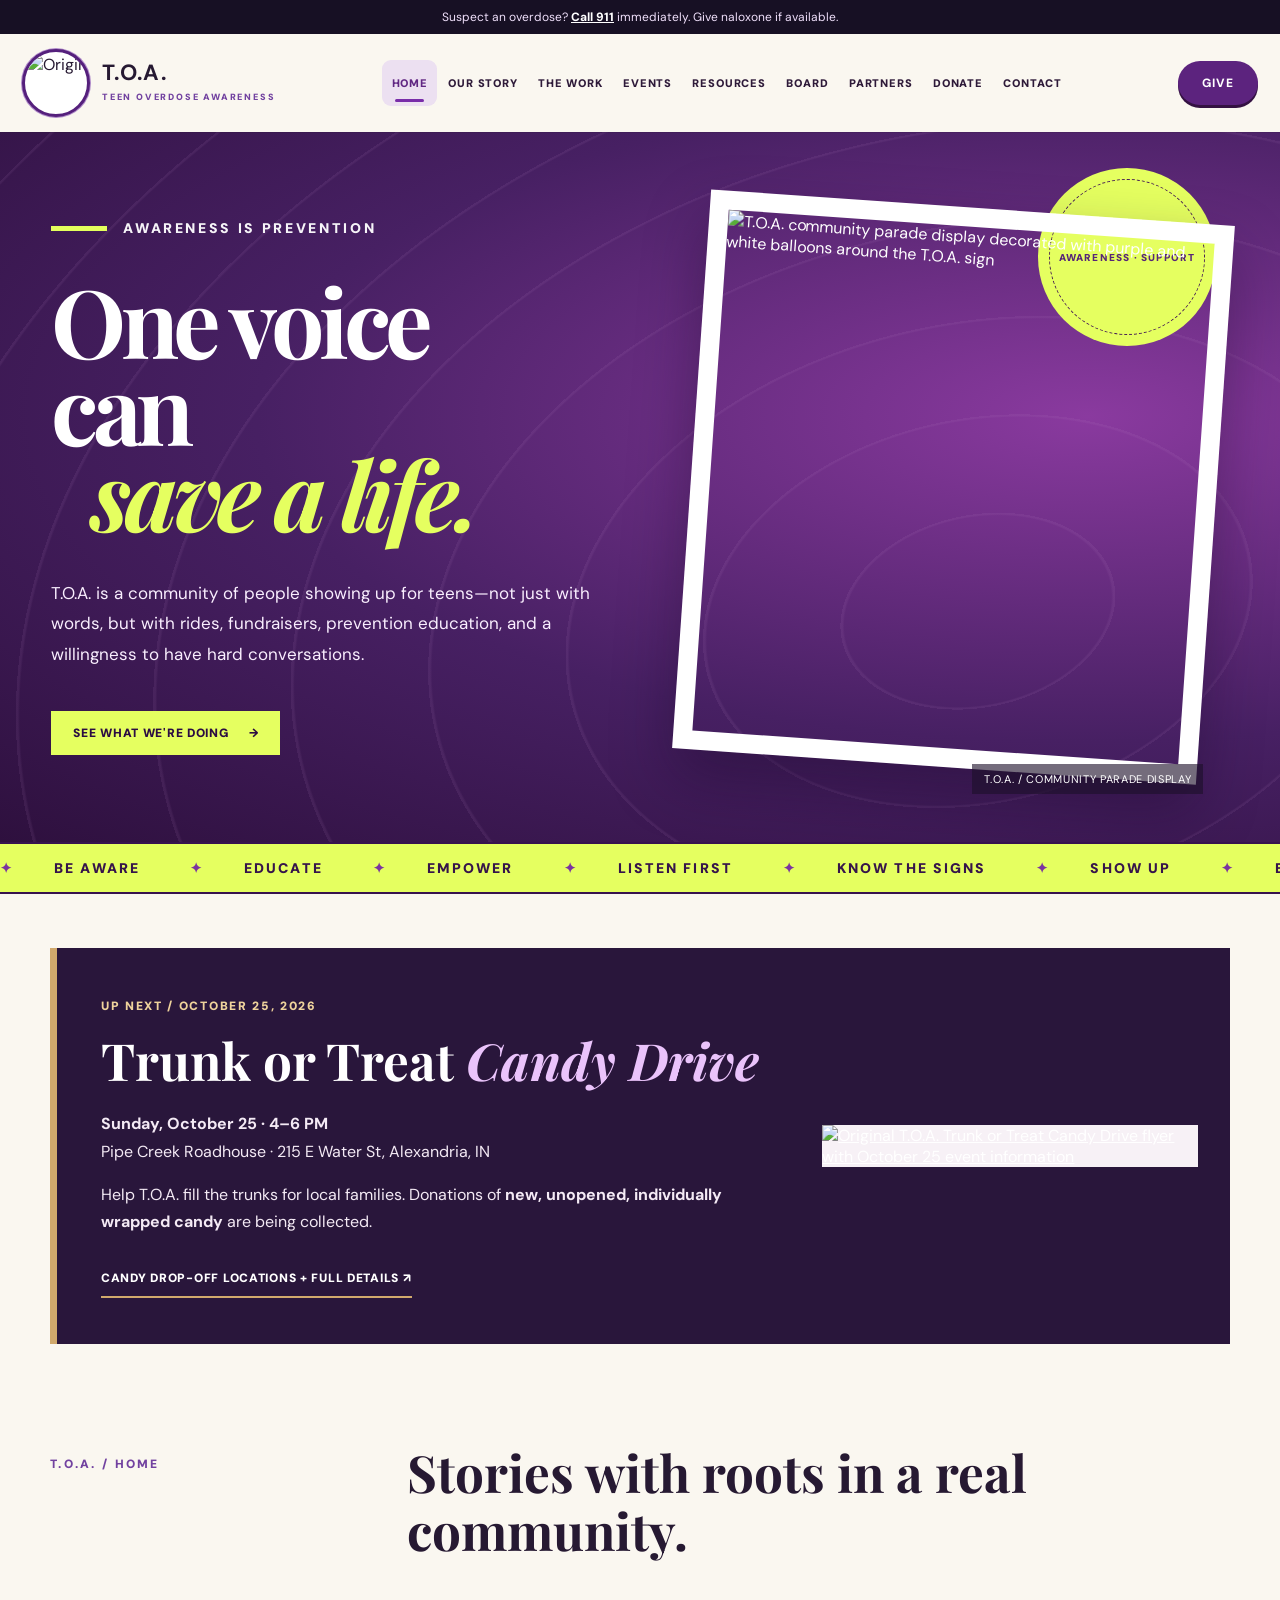
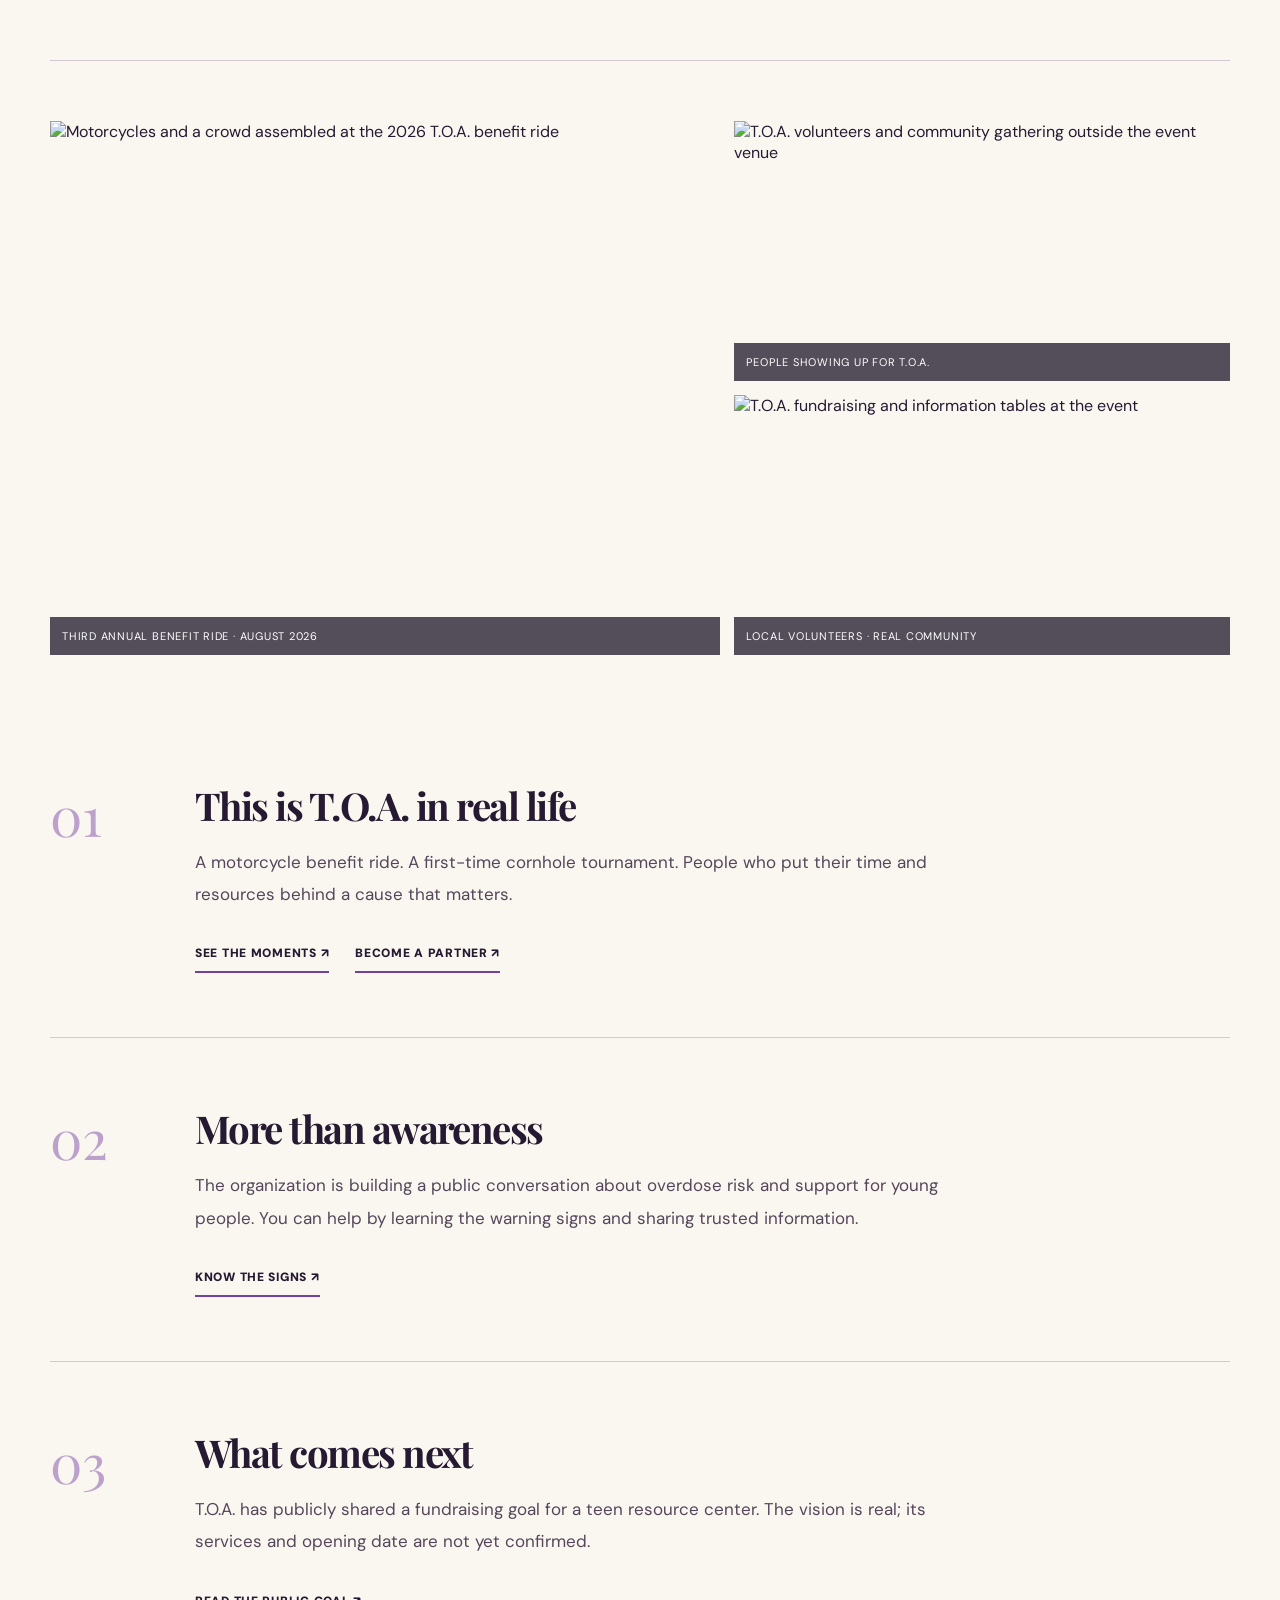
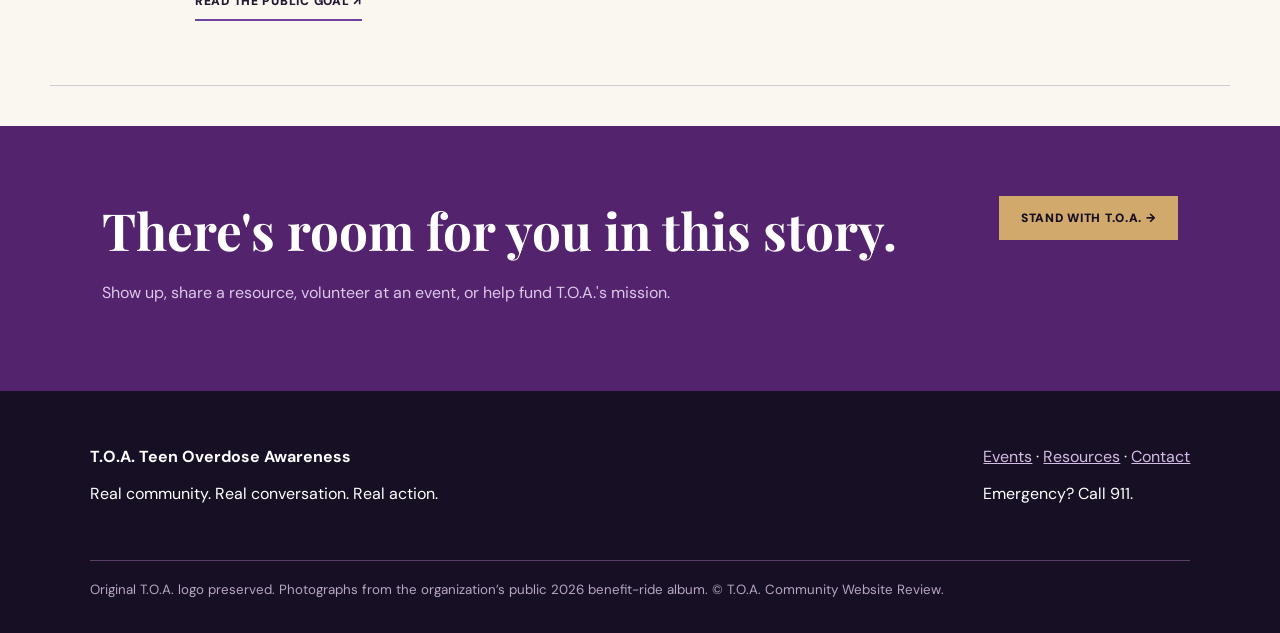
==== commit 55bca591: "Deploy T.O.A. multi-page Wix design to GitHub Pages" ====
--- a/index.html
+++ b/index.html
@@ -1,6 +1 @@
-<!doctype html>
-<html lang="en"><head><meta charset="utf-8"><meta name="viewport" content="width=device-width,initial-scale=1"><meta name="theme-color" content="#101326"><meta name="description" content="Knowledge, compassion, and community action can help protect young lives. Meet the people showing up, learn the signs, and find a way to stand with T.O.A."><title>Home | T.O.A. Teen Overdose Awareness</title><link rel="stylesheet" href="assets/multipage.css"></head>
-<body><a class="skip" href="#main">Skip to content</a><div class="alert">Suspect an overdose? Call <a href="tel:911">911</a> immediately. Give naloxone if available.</div>
-<header class="site-header"><div class="header-inner"><a class="brand" href="index.html"><img src="assets/photo-0.jpg" width="42" height="42" alt="T.O.A. logo" style="width:42px;height:42px;object-fit:contain;vertical-align:middle;border-radius:50%;margin-right:8px"><span>T.O.A.</span><small>TEEN OVERDOSE AWARENESS</small></a><button class="mobile-menu" type="button" aria-controls="site-menu" aria-expanded="false">☰ Menu</button><nav class="menu" id="site-menu" aria-label="Main navigation"><div class="nav-item"><a class="nav-link" href="index.html" data-page="index">Home</a><button type="button" class="expand" aria-label="Show Home sections" aria-expanded="false">⌄</button><div class="submenu"><a href="index.html#mission">Awareness becomes action</a><a href="index.html#in-motion">Real people. Real momentum.</a><a href="index.html#next-step">Every action matters</a></div></div><div class="nav-item"><a class="nav-link" href="about.html" data-page="about">About T.O.A.</a><button type="button" class="expand" aria-label="Show About T.O.A. sections" aria-expanded="false">⌄</button><div class="submenu"><a href="about.html#story">Rooted in local action</a><a href="about.html#mission">Our mission in practice</a><a href="about.html#vision">The road ahead</a></div></div><div class="nav-item"><a class="nav-link" href="programs.html" data-page="programs">Programs</a><button type="button" class="expand" aria-label="Show Programs sections" aria-expanded="false">⌄</button><div class="submenu"><a href="programs.html#education">Youth and family education</a><a href="programs.html#outreach">Community outreach</a><a href="programs.html#center">A future resource center</a></div></div><div class="nav-item"><a class="nav-link" href="events.html" data-page="events">Events</a><button type="button" class="expand" aria-label="Show Events sections" aria-expanded="false">⌄</button><div class="submenu"><a href="events.html#past-events">Third Annual T.O.A. Benefit Ride</a><a href="events.html#cornhole">First Annual T.O.A. Cornhole Tournament</a><a href="events.html#gallery">Scenes from the community</a><a href="events.html#upcoming">Upcoming events</a></div></div><div class="nav-item"><a class="nav-link" href="resources.html" data-page="resources">Resources</a><button type="button" class="expand" aria-label="Show Resources sections" aria-expanded="false">⌄</button><div class="submenu"><a href="resources.html#respond">If someone may be overdosing</a><a href="resources.html#learn">Understand the risks</a><a href="resources.html#families">Start the conversation</a><a href="resources.html#support">Get help</a></div></div><div class="nav-item"><a class="nav-link" href="board.html" data-page="board">Board of Directors</a><button type="button" class="expand" aria-label="Show Board of Directors sections" aria-expanded="false">⌄</button><div class="submenu"><a href="board.html#leadership">Board profiles are coming</a><a href="board.html#governance">Community accountability</a></div></div><div class="nav-item"><a class="nav-link" href="partners.html" data-page="partners">Partners</a><button type="button" class="expand" aria-label="Show Partners sections" aria-expanded="false">⌄</button><div class="submenu"><a href="partners.html#recognition">Community supporters</a><a href="partners.html#sponsor">Business partnerships</a><a href="partners.html#inquiry">Start a conversation</a></div></div><div class="nav-item"><a class="nav-link" href="donate.html" data-page="donate">Donate</a><button type="button" class="expand" aria-label="Show Donate sections" aria-expanded="false">⌄</button><div class="submenu"><a href="donate.html#give">Secure donation checkout coming</a><a href="donate.html#impact">What supporters make possible</a><a href="donate.html#wall">The giving wall</a><a href="donate.html#other">Other ways to help</a></div></div><div class="nav-item"><a class="nav-link" href="contact.html" data-page="contact">Contact</a><button type="button" class="expand" aria-label="Show Contact sections" aria-expanded="false">⌄</button><div class="submenu"><a href="contact.html#connect">Reach T.O.A.</a><a href="contact.html#volunteer">Get involved</a></div></div></nav></div></header>
-<main id="main"><section class="hero"><div class="wrap"><div><div class="eyebrow">Indiana communities • Teen overdose awareness</div><h1>Make the conversation <em>count.</em></h1><p>Knowledge, compassion, and community action can help protect young lives. Meet the people showing up, learn the signs, and find a way to stand with T.O.A.</p><div class="actions"><a class="button" href="donate.html">Support T.O.A.</a><a class="button alt" href="partners.html">Become a partner</a></div></div><div class="art" aria-hidden="true"><span>✦</span></div></div></section>
-<div class="wrap main-content"><div class="story-grid"><div class="story-card"><strong>Understand</strong><h3>Know the warning signs</h3><p>Recognize a suspected overdose and respond without delay.</p><a href="resources.html#respond">Learn how →</a></div><div class="story-card"><strong>Connect</strong><h3>Bring the community together</h3><p>See real fundraisers, event updates, and local action.</p><a href="events.html">Explore events →</a></div><div class="story-card"><strong>Act</strong><h3>Stand with T.O.A.</h3><p>Donate, sponsor, volunteer, or share prevention resources.</p><a href="partners.html">Get involved →</a></div></div><section class="section" id="mission"><h2>Awareness becomes action</h2><p>T.O.A. brings conversations about overdose prevention into the open. Our focus is on education, recognizing warning signs, supporting families, and building connections that make asking for help easier.</p></section><section class="section" id="in-motion"><h2>Real people. Real momentum.</h2><p>From a motorcycle benefit ride to a community cornhole fundraiser, supporters have already been showing up for T.O.A. and its mission.</p><div class="link-row"><a href="events.html" >Explore community events ↗</a><a href="partners.html" >See supporters ↗</a></div></section><section class="section" id="next-step"><h2>Every action matters</h2><p>Learn what to do in an emergency, share a trusted resource, join an event, or help fund community education.</p><div class="link-row"><a href="resources.html" >Explore resources ↗</a><a href="donate.html" >Ways to give ↗</a></div></section></div></main><footer class="foot"><div class="wrap"><div><b>T.O.A. — Teen Overdose Awareness</b><p>Helping communities listen, learn, and act with compassion.</p></div><div><a href="contact.html">Contact</a> · <a href="partners.html">Partner</a> · <a href="donate.html">Donate</a><p>Emergency? Call 911.</p></div></div></footer><script src="assets/multipage.js" defer></script><script>document.querySelector('[data-page="index"]')?.setAttribute('aria-current','page');</script></body></html>+<!doctype html><html lang="en"><head><meta charset="utf-8"><meta name="viewport" content="width=device-width,initial-scale=1"><meta name="theme-color" content="#53236d"><meta name="description" content="T.O.A. is a community of people showing up for teens—not just with words, but with rides, fundraisers, prevention education, and a willingness to have hard conversations."><title>Home — T.O.A. Teen Overdose Awareness</title><link rel="stylesheet" href="assets/wix-redesign.css"><script id="wix-site-script" src="https://manage.wix.com/_api/headless-business-setup/v1/headless-business/site-script.js" data-client-id="a29d4678-0044-4912-a0dc-fdf45984cb89" async></script></head><body class="homepage"><a class="skip" href="#main">Skip to main content</a><div class="emergency">Suspect an overdose? <a href="tel:911">Call 911</a> immediately. Give naloxone if available.</div><header class="header"><div class="head-inner"><a href="index.html" class="identity"><img src="https://static.wixstatic.com/media/430ecd_371c2bd472904503afc951d083f5f54d~mv2.jpg" alt="Original T.O.A. logo"><div><strong>T.O.A.</strong><span>TEEN OVERDOSE AWARENESS</span></div></a><button class="menu-toggle" aria-expanded="false" aria-controls="nav">☰ Menu</button><nav class="nav" id="nav" aria-label="Main navigation"><div class="nav-item"><a href="index.html" data-current="index">Home</a><button class="toggle" aria-label="Show Home sections" aria-expanded="false">⌄</button><div class="drop"><a href="index.html#happening">This is T.O.A. in real life</a><a href="index.html#voices">More than awareness</a><a href="index.html#future">What comes next</a></div></div><div class="nav-item"><a href="about.html" data-current="about">Our Story</a><button class="toggle" aria-label="Show Our Story sections" aria-expanded="false">⌄</button><div class="drop"><a href="about.html#mission">What T.O.A. stands for</a><a href="about.html#roots">A local presence</a><a href="about.html#future">The resource-center vision</a></div></div><div class="nav-item"><a href="programs.html" data-current="programs">The Work</a><button class="toggle" aria-label="Show The Work sections" aria-expanded="false">⌄</button><div class="drop"><a href="programs.html#education">Knowledge without shame</a><a href="programs.html#outreach">Get out into the community</a><a href="programs.html#resource-center">A place for the future</a></div></div><div class="nav-item"><a href="events.html" data-current="events">Events</a><button class="toggle" aria-label="Show Events sections" aria-expanded="false">⌄</button><div class="drop"><a href="events.html#ride">Third Annual T.O.A. Benefit Ride · August 2026</a><a href="events.html#cornhole">First Annual Cornhole Tournament · September 2026</a><a href="events.html#parade">James Dean Parade participation</a><a href="events.html#next">October 25 candy drive</a></div></div><div class="nav-item"><a href="resources.html" data-current="resources">Resources</a><button class="toggle" aria-label="Show Resources sections" aria-expanded="false">⌄</button><div class="drop"><a href="resources.html#emergency">If you suspect an overdose</a><a href="resources.html#fentanyl">Fentanyl and counterfeit pills</a><a href="resources.html#conversation">Talk without judgment</a><a href="resources.html#crisis">Additional support</a></div></div><div class="nav-item"><a href="board.html" data-current="board">Board</a><button class="toggle" aria-label="Show Board sections" aria-expanded="false">⌄</button><div class="drop"><a href="board.html#leadership">Meet the board</a><a href="board.html#connect">Connect with T.O.A.</a></div></div><div class="nav-item"><a href="partners.html" data-current="partners">Partners</a><button class="toggle" aria-label="Show Partners sections" aria-expanded="false">⌄</button><div class="drop"><a href="partners.html#supporters">Community shout-outs</a><a href="partners.html#ways">Ways to partner</a><a href="partners.html#connect">Let's make a plan</a></div></div><div class="nav-item"><a href="donate.html" data-current="donate">Donate</a><button class="toggle" aria-label="Show Donate sections" aria-expanded="false">⌄</button><div class="drop"><a href="donate.html#giving">Donate securely</a><a href="donate.html#why">What the funds are for</a><a href="donate.html#wall">The community giving wall</a><a href="donate.html#other">Not every gift is money</a></div></div><div class="nav-item"><a href="contact.html" data-current="contact">Contact</a><button class="toggle" aria-label="Show Contact sections" aria-expanded="false">⌄</button><div class="drop"><a href="contact.html#reach">Find T.O.A. online</a><a href="contact.html#participate">Take part</a></div></div></nav><a class="give" href="donate.html">Give</a></div></header><main id="main"><section class="hero"><div class="hero-copy"><div class="eyebrow">AWARENESS IS PREVENTION</div><h1>One voice<br>can <i>save a life.</i></h1><p>T.O.A. is a community of people showing up for teens—not just with words, but with rides, fundraisers, prevention education, and a willingness to have hard conversations.</p><a class="button" href="events.html">See what we're doing <span aria-hidden="true">→</span></a></div><div class="hero-media"><span class="hero-sun" aria-hidden="true">AWARENESS · SUPPORT</span><img src="https://static.wixstatic.com/media/430ecd_24e40fc3fee24ad4baecf8d07cdb3da8~mv2.jpg" alt="T.O.A. community parade display decorated with purple and white balloons around the T.O.A. sign" loading="eager"><div class="photo-credit">T.O.A. / COMMUNITY PARADE DISPLAY</div></div></section><div class="ribbon ribbon-stream" aria-label="Aware, Educate, Empower: Listen first, Know the signs, Show up, End the silence"><div class="ribbon-track"><span>BE AWARE</span><span>EDUCATE</span><span>EMPOWER</span><span>LISTEN FIRST</span><span>KNOW THE SIGNS</span><span>SHOW UP</span><span>END THE SILENCE</span><span aria-hidden="true">BE AWARE</span><span aria-hidden="true">EDUCATE</span><span aria-hidden="true">EMPOWER</span><span aria-hidden="true">LISTEN FIRST</span><span aria-hidden="true">KNOW THE SIGNS</span><span aria-hidden="true">SHOW UP</span><span aria-hidden="true">END THE SILENCE</span></div></div><div class="sections"><aside class="upcoming-panel" aria-label="Upcoming T.O.A. event"><div class="upcoming-head"><span class="event-kicker">UP NEXT / OCTOBER 25, 2026</span><h2>Trunk or Treat <em>Candy Drive</em></h2><p><strong>Sunday, October 25 · 4–6 PM</strong><br>Pipe Creek Roadhouse · 215 E Water St, Alexandria, IN</p><p>Help T.O.A. fill the trunks for local families. Donations of <strong>new, unopened, individually wrapped candy</strong> are being collected.</p><div class="links"><a href="events.html#next">Candy drop-off locations + full details ↗</a></div></div><a href="events.html#next" class="event-poster-link" aria-label="View Trunk or Treat candy drive details"><img class="event-poster" src="https://static.wixstatic.com/media/430ecd_9ea957aa4cd6432c8d6f3472e736de88~mv2.png" alt="Original T.O.A. Trunk or Treat Candy Drive flyer with October 25 event information" loading="lazy"></a></aside><div class="intro-row"><div class="intro-label">T.O.A. / Home</div><h2>Stories with roots in a real community.</h2></div><div class="gallery" aria-label="T.O.A. benefit ride photo gallery"><figure><img src="https://static.wixstatic.com/media/430ecd_39e4a90c0b6448fcab2dfd0017f75e75~mv2.jpg" alt="Motorcycles and a crowd assembled at the 2026 T.O.A. benefit ride"><figcaption>THIRD ANNUAL BENEFIT RIDE · AUGUST 2026</figcaption></figure><figure><img src="https://static.wixstatic.com/media/430ecd_c2fb2ae5dd7d4b7ba6bf271656869a4f~mv2.jpg" alt="T.O.A. volunteers and community gathering outside the event venue"><figcaption>PEOPLE SHOWING UP FOR T.O.A.</figcaption></figure><figure><img src="https://static.wixstatic.com/media/430ecd_c65c6c669fc144d7bd9d5e50c64f63de~mv2.jpg" alt="T.O.A. fundraising and information tables at the event"><figcaption>LOCAL VOLUNTEERS · REAL COMMUNITY</figcaption></figure></div><section class="story-row" id="happening"><div class="number">01</div><div><h3>This is T.O.A. in real life</h3><p>A motorcycle benefit ride. A first-time cornhole tournament. People who put their time and resources behind a cause that matters.</p><div class="links"><a href="events.html" >See the moments ↗</a><a href="partners.html" >Become a partner ↗</a></div></div></section><section class="story-row" id="voices"><div class="number">02</div><div><h3>More than awareness</h3><p>The organization is building a public conversation about overdose risk and support for young people. You can help by learning the warning signs and sharing trusted information.</p><div class="links"><a href="resources.html" >Know the signs ↗</a></div></div></section><section class="story-row" id="future"><div class="number">03</div><div><h3>What comes next</h3><p>T.O.A. has publicly shared a fundraising goal for a teen resource center. The vision is real; its services and opening date are not yet confirmed.</p><div class="links"><a href="https://www.facebook.com/groups/3840468082852855/posts/4905663592999960/" target="_blank" rel="noopener noreferrer">Read the public goal ↗</a></div></div></section></div><section class="callout"><div><h2>There's room for you in this story.</h2><p>Show up, share a resource, volunteer at an event, or help fund T.O.A.'s mission.</p></div><a class="button" href="partners.html">Stand with T.O.A. →</a></section></main><footer class="footer"><div class="foot-top"><div><b>T.O.A. Teen Overdose Awareness</b><p>Real community. Real conversation. Real action.</p></div><div><a href="events.html">Events</a> · <a href="resources.html">Resources</a> · <a href="contact.html">Contact</a><p>Emergency? Call 911.</p></div></div><small>Original T.O.A. logo preserved. Photographs from the organization’s public 2026 benefit-ride album. © T.O.A. Community Website Review.</small></footer><script src="assets/wix-redesign.js" defer></script><script>document.querySelector('[data-current="index"]')?.setAttribute('aria-current','page')</script></body></html>
--- a/assets/wix-redesign.css
+++ b/assets/wix-redesign.css
@@ -0,0 +1,19 @@
+@import url('https://fonts.googleapis.com/css2?family=DM+Sans:wght@400;500;600;700;800&family=Playfair+Display:ital,wght@0,600;0,800;1,600&display=swap');
+:root{--midnight:#171024;--wine:#362047;--violet:#7242a0;--plum:#53236d;--lav:#d5bce6;--paper:#faf7f0;--cream:#f2e9de;--ink:#261932;--warm:#d1a96c}*{box-sizing:border-box}html{scroll-behavior:smooth}body{margin:0;background:var(--paper);color:var(--ink);font-family:'DM Sans',Arial,sans-serif}a{color:inherit}button{font:inherit}.skip{position:absolute;left:-9999px;background:white;padding:1rem}.skip:focus{left:1rem;z-index:99}.emergency{font-size:12px;background:var(--midnight);color:#f0e0fb;text-align:center;padding:9px 15px}.emergency a{color:white;font-weight:800}.header{position:sticky;top:0;z-index:80;background:#faf7f0f2;backdrop-filter:blur(20px);box-shadow:0 1px 0 #291b2c22}.head-inner{width:min(1420px,calc(100% - 44px));margin:auto;display:flex;align-items:center;gap:25px;justify-content:space-between;min-height:98px}.identity{display:flex;gap:12px;align-items:center;text-decoration:none;white-space:nowrap}.identity img{width:65px;height:65px;object-fit:contain}.identity strong{display:block;font-size:22px;line-height:1;letter-spacing:.06em}.identity span{font-size:9px;font-weight:900;letter-spacing:.2em;color:var(--violet)}.nav{display:flex;gap:0;align-items:center}.nav-item{position:relative;display:flex;align-items:center}.nav-item>a{padding:15px 8px;font-weight:900;text-decoration:none;text-transform:uppercase;letter-spacing:.045em;font-size:11px}.nav-item>a[aria-current=page]{color:var(--violet)}.nav-item .toggle{background:none;border:0;color:var(--violet);padding:14px 4px;cursor:pointer}.nav-item:hover,.nav-item:focus-within,.nav-item.open{background:#eee3f1}.drop{display:none;position:absolute;top:100%;left:0;min-width:225px;background:var(--midnight);color:white;padding:8px;box-shadow:0 18px 36px #150d2970;flex-direction:column;border-top:4px solid var(--warm)}.nav-item:hover .drop,.nav-item:focus-within .drop,.nav-item.open .drop{display:flex}.drop a{padding:11px 13px;text-decoration:none;font-size:12px;font-weight:700}.drop a:hover,.drop a:focus{background:#6d4690}.give{background:var(--plum);color:white;padding:16px 20px;border-radius:3px;font-weight:800;text-decoration:none;font-size:12px;text-transform:uppercase;letter-spacing:.08em}.mobile{display:none}.hero{position:relative;display:grid;grid-template-columns:47% 53%;min-height:640px;background:var(--plum);color:white}.hero-copy{padding:clamp(45px,7vw,110px) max(30px,5vw);display:flex;flex-direction:column;justify-content:center;z-index:2}.eyebrow{font-size:11px;font-weight:900;color:var(--warm);text-transform:uppercase;letter-spacing:.24em}.hero h1{font-family:'Playfair Display',Georgia,serif;font-size:clamp(52px,5.6vw,98px);letter-spacing:-.05em;line-height:1.03;margin:24px 0}.hero h1 i{color:var(--lav)}.hero p{font-size:16px;line-height:1.8;color:#efdef6;max-width:620px}.hero-media{min-height:600px;position:relative;overflow:hidden;background:#321f46}.hero-media img{width:100%;height:100%;position:absolute;inset:0;object-fit:cover;object-position:center}.hero-media:after{content:'';position:absolute;inset:0;background:linear-gradient(90deg,#53236d66,transparent 45%),linear-gradient(0deg,#14071e80,transparent 40%)}.photo-credit{position:absolute;z-index:3;bottom:22px;right:25px;color:white;font-size:11px;letter-spacing:.06em;background:#1d102a9c;padding:8px 12px}.hero-mark{position:absolute;right:-48px;top:32px;border:2px solid var(--warm);background:var(--paper);color:var(--wine);width:130px;height:130px;border-radius:50%;z-index:4;display:grid;place-items:center;font-family:'Playfair Display',Georgia,serif;font-size:28px;font-style:italic;transform:rotate(9deg)}.button{display:inline-flex;align-items:center;gap:20px;background:var(--warm);color:var(--midnight);text-decoration:none;padding:14px 22px;font-size:12px;font-weight:900;letter-spacing:.06em;text-transform:uppercase;align-self:flex-start;margin-top:24px}.ribbon{display:flex;justify-content:center;gap:30px;flex-wrap:wrap;background:var(--midnight);color:#e7d9ef;padding:18px;font-size:11px;font-weight:900;letter-spacing:.15em;text-transform:uppercase}.ribbon span:before{content:'✦';color:var(--warm);margin-right:25px}.intro-row{display:grid;grid-template-columns:280px 1fr;gap:6vw;border-bottom:1px solid #d4c8d4;padding:100px 0}.intro-label{font-size:12px;font-weight:900;letter-spacing:.19em;text-transform:uppercase;color:var(--violet);padding-top:12px}.intro-row h2{font-family:'Playfair Display',Georgia,serif;font-size:clamp(36px,4vw,66px);line-height:1.13;margin:0}.sections{width:min(1180px,calc(100% - 44px));margin:auto}.story-row{display:grid;grid-template-columns:100px 1fr;gap:45px;padding:64px 0;border-bottom:1px solid #d4c8d4;scroll-margin-top:130px}.number{font-family:'Playfair Display',Georgia,serif;color:#bca1cd;font-size:54px}.story-row h3{font-family:'Playfair Display',Georgia,serif;font-size:clamp(30px,3vw,49px);letter-spacing:-.04em;margin:0 0 15px}.story-row p{font-size:17px;line-height:1.9;max-width:750px;color:#55465b;margin:0}.links{display:flex;gap:12px;flex-wrap:wrap;margin-top:25px}.links a{border-bottom:2px solid var(--violet);text-decoration:none;font-size:12px;font-weight:900;text-transform:uppercase;letter-spacing:.06em;padding:10px 0;margin-right:14px}.gallery{display:grid;grid-template-columns:1.15fr .85fr;grid-template-rows:260px 260px;gap:14px;margin:60px 0}.gallery img{display:block;width:100%;height:100%;object-fit:cover}.gallery figure{margin:0;position:relative;overflow:hidden}.gallery figure:first-child{grid-row:span 2}.gallery figcaption{position:absolute;bottom:0;left:0;right:0;background:#150c21b8;color:white;padding:12px;font-size:11px;letter-spacing:.07em}.callout{background:var(--plum);color:white;padding:70px 8vw;margin-top:40px;display:grid;grid-template-columns:1fr auto;align-items:center;gap:35px}.callout h2{font-family:'Playfair Display',Georgia,serif;font-size:clamp(35px,4vw,62px);margin:0}.callout p{color:#ddc8e9;line-height:1.6}.callout .button{margin:0}.footer{background:var(--midnight);color:white;padding:55px 7vw 35px}.foot-top{display:flex;justify-content:space-between;gap:30px;flex-wrap:wrap}.foot-top a{color:var(--lav)}.footer small{display:block;border-top:1px solid #5a3e66;margin-top:40px;padding-top:20px;color:#b8a6c5}.donor-note{padding:26px;background:#e8dbee;border-left:6px solid var(--violet);max-width:660px;margin-top:25px}.donor-note strong{display:block;font-size:20px}.donor-note p{font-size:14px}.page-note{display:inline-block;margin-top:25px;color:#493253;border:1px solid #ceb5d9;padding:16px;font-weight:700}.photo-note{font-size:12px;color:#786880;text-align:right;padding:14px 20px}.menu-toggle{display:none}@media(max-width:1180px){.menu-toggle{display:block;background:var(--plum);color:white;border:0;padding:13px}.nav{display:none;position:absolute;top:100%;left:0;right:0;background:var(--paper);padding:15px;max-height:80vh;overflow:auto;flex-direction:column;align-items:stretch}.nav.visible{display:flex}.nav-item{flex-wrap:wrap}.nav-item>a{flex:1}.nav-item .toggle{padding:15px}.drop{position:static;flex-basis:100%;box-shadow:none}.nav-item:hover .drop{display:none}.nav-item.open .drop,.nav-item:focus-within .drop{display:flex}.give{display:none}}@media(max-width:760px){.hero{grid-template-columns:1fr}.hero-copy{padding:60px 28px}.hero-media{min-height:420px}.hero-mark{right:15px;top:-55px;width:90px;height:90px;font-size:21px}.intro-row,.story-row,.callout{grid-template-columns:1fr;gap:15px}.intro-row{padding:65px 0}.story-row{padding:45px 0}.gallery{grid-template-columns:1fr;grid-template-rows:300px 200px 200px}.gallery figure:first-child{grid-row:auto}.identity strong{font-size:18px}.identity img{width:56px;height:56px}}@media(prefers-reduced-motion:reduce){html{scroll-behavior:auto}}
+
+/* Original event posters and current local event */
+.upcoming-panel{display:grid;grid-template-columns:1.3fr .7fr;gap:36px;margin:54px 0 0;padding:32px;background:#29163b;color:#fff;border-left:7px solid #d1a96c;align-items:center}.upcoming-head{padding:14px 12px}.event-kicker{display:inline-block;text-transform:uppercase;letter-spacing:.14em;font-weight:900;font-size:12px;color:#bc834d;margin-bottom:14px}.upcoming-panel .event-kicker{color:#efd39c}.upcoming-panel h2{font-family:'Playfair Display',Georgia,serif;font-size:clamp(32px,4vw,60px);line-height:1.1;margin:4px 0 22px}.upcoming-panel em{color:#eac3fb}.upcoming-panel p{color:#f4eaf5;line-height:1.7;font-size:16px}.upcoming-panel .links a{color:#fff;border-color:#d1a96c}.event-poster-link{display:block}.event-poster,.featured-flyer img,.flyer-gallery img{display:block;width:100%;height:auto;object-fit:contain;background:#f7f1f6}.featured-flyer{margin:28px 0 0;max-width:600px}.featured-flyer figcaption,.flyer-gallery figcaption{padding:12px 0;font-size:11px;letter-spacing:.09em;font-weight:800;color:#6d4a78}.flyer-gallery{display:grid;grid-template-columns:repeat(2,minmax(0,1fr));gap:24px;max-width:850px;margin:35px 0}.flyer-gallery figure{margin:0}.dropoff-box{margin:25px 0;padding:25px;background:#e8dbee;border-left:4px solid #7242a0;max-width:750px}.dropoff-box h4{font-size:17px;margin:0 0 12px}.dropoff-box ul{padding-left:20px;line-height:1.9}.dropoff-box p{font-size:14px}@media(max-width:760px){.upcoming-panel{grid-template-columns:1fr;padding:20px}.upcoming-head{padding:8px}.flyer-gallery{grid-template-columns:1fr}.event-poster-link{max-width:440px}}
+
+.giving-methods{display:grid;grid-template-columns:repeat(2,minmax(0,1fr));gap:15px;margin:24px 0}.giving-method{background:#f0e8f1;border:1px solid #d0b8db;padding:24px;display:flex;flex-direction:column;gap:12px;min-width:0}.giving-method .pay-brand{font-size:11px;text-transform:uppercase;letter-spacing:.13em;color:#64327e;font-weight:900}.giving-method strong{font-size:clamp(20px,2.5vw,30px);overflow-wrap:anywhere}.giving-method span:last-child{font-size:12px;line-height:1.6}.payment-disclaimer{font-size:13px!important;line-height:1.6!important;color:#684f72!important}.campaign-art{max-width:730px;margin:70px auto 0}.campaign-art img{display:block;width:100%;height:auto;object-fit:contain;box-shadow:0 20px 35px #2912382a}.campaign-art figcaption{font-size:11px;text-align:center;letter-spacing:.1em;font-weight:800;color:#674178;padding:15px}@media(max-width:760px){.giving-methods{grid-template-columns:1fr}.campaign-art{margin-top:38px}}
+
+.payment-qr{display:block;width:100%;max-width:310px;height:auto;object-fit:contain;aspect-ratio:auto;border-radius:6px;align-self:center}.giving-method{justify-content:flex-start}.flyer-gallery{width:min(850px,100%);max-width:100%;grid-template-columns:repeat(2,minmax(0,1fr))}.flyer-gallery figure{min-width:0;width:100%}.flyer-gallery img{width:100%;max-width:100%;height:auto;object-fit:contain}.story-row>div:nth-child(2){min-width:0}@media(max-width:760px){.flyer-gallery{grid-template-columns:1fr}}
+
+/* Brand-accurate circular treatment for the original logo asset */
+.identity img{width:68px;height:68px;flex-shrink:0;border-radius:50%;border:3px solid #55207c;padding:2px;background:#fff;object-fit:contain;object-position:center;overflow:hidden;box-shadow:0 0 0 1px #af8ac9}
+.homepage .hero{grid-template-columns:52% 48%;min-height:710px;background:radial-gradient(ellipse at 85% 40%,#8a3a9f 0%,#472063 54%,#2e103e 100%);overflow:hidden;isolation:isolate}.homepage .hero:before{content:"";position:absolute;inset:-40% -20%;z-index:0;pointer-events:none;background:repeating-radial-gradient(ellipse at 67% 65%,transparent 0,transparent 135px,#bb86c51a 137px,#bb86c51a 139px);transform:rotate(-12deg)}.homepage .hero-copy{position:relative;z-index:2;padding:80px clamp(32px,4vw,90px);align-items:flex-start}.homepage .eyebrow{color:#f6f4f8;font-size:14px;letter-spacing:.19em;display:flex;align-items:center;gap:16px}.homepage .eyebrow:before{content:"";display:inline-block;height:5px;width:56px;background:#e4ff5c}.homepage .hero h1{font-size:clamp(68px,7.4vw,144px);line-height:.91;letter-spacing:-.058em;color:#fff;margin:40px 0 25px;max-width:860px}.homepage .hero h1 i{display:inline-block;color:#e5ff60;padding-left:.42em;white-space:nowrap}.homepage .hero p{max-width:550px;color:#f9eefe;font-size:17px}.homepage .hero .button{background:#e5ff60;color:#2b0c42}.homepage .hero-media{background:transparent;overflow:visible;min-height:650px;z-index:1;display:flex;align-items:center;justify-content:center;padding:50px 5vw 50px 2vw}.homepage .hero-media img{position:relative;inset:auto;width:min(100%,690px);height:560px;object-fit:cover;object-position:center;border:19px solid #fff;box-shadow:0 28px 60px #1a082964;transform:rotate(4deg);z-index:2}.homepage .hero-media:after{display:none}.homepage .photo-credit{bottom:48px;right:6vw;z-index:4}.homepage .hero-sun{position:absolute;top:36px;right:5vw;width:178px;height:178px;background:#e5ff60;border-radius:50%;display:grid;place-items:center;color:#572578;text-align:center;font-size:10px;font-weight:900;letter-spacing:.12em;z-index:1;outline:1px dashed #492054;outline-offset:-12px}.homepage .ribbon-stream{background:#e5ff60;color:#36144a;display:block;overflow:hidden;white-space:nowrap;padding:15px 0;border-block:2px solid #37134e}.ribbon-stream .ribbon-track{display:flex;align-items:center;width:max-content;gap:50px;animation:streamRibbon 34s linear infinite}.ribbon-stream span{flex:none;font-size:14px;letter-spacing:.15em;font-weight:900}.ribbon-stream span:before{content:"✦";color:#7b33a0;margin-right:40px}@keyframes streamRibbon{to{transform:translateX(-50%)}}@media(max-width:1100px){.homepage .hero{grid-template-columns:1fr}.homepage .hero-copy{padding:65px 36px 20px}.homepage .hero h1{font-size:clamp(68px,11vw,115px)}.homepage .hero-media{min-height:510px;padding:45px}.homepage .hero-media img{height:450px;max-width:750px}.homepage .hero-sun{top:4px;right:30px}}@media(max-width:760px){.identity img{width:56px;height:56px}.homepage .hero-copy{padding:65px 24px 20px}.homepage .hero h1{font-size:clamp(59px,12vw,90px)}.homepage .hero h1 i{padding-left:.14em;white-space:normal}.homepage .hero-media{padding:40px 26px;min-height:380px}.homepage .hero-media img{height:340px;border-width:11px}.homepage .hero-sun{width:120px;height:120px;font-size:8px;right:16px;top:4px}.homepage .eyebrow{font-size:11px}}@media(prefers-reduced-motion:reduce){.ribbon-stream .ribbon-track{animation:none}}
+
+/* Clean desktop nav: menus still open on hover and keyboard focus. */
+@media(min-width:1181px){.nav-item>.toggle{display:none}.nav-item>a{padding-inline:12px}.nav-item:hover .drop,.nav-item:focus-within .drop{display:flex}}
+
+/* Refined desktop header links: quiet pill treatment, no visible chevrons */
+@media(min-width:1181px){.head-inner{gap:20px}.nav{gap:2px}.nav-item{border-radius:9px;transition:background-color .18s ease;position:relative}.nav-item>a{display:inline-flex;align-items:center;min-height:46px;padding:13px clamp(7px,.72vw,14px);font-size:11px;letter-spacing:.075em;border-radius:9px;color:#2e1a39;white-space:nowrap;transition:color .18s ease}.nav-item:hover,.nav-item:focus-within{background:#e9ddf0}.nav-item>a[aria-current=page]{color:#612783;background:#ece0f1}.nav-item>a:after{content:"";position:absolute;height:3px;bottom:4px;left:13px;right:13px;transform:scaleX(0);transform-origin:center;background:#792ca9;border-radius:3px;transition:transform .18s ease}.nav-item:hover>a:after,.nav-item:focus-within>a:after,.nav-item>a[aria-current=page]:after{transform:scaleX(1)}.drop{border-radius:0 0 10px 10px;min-width:255px;overflow:hidden}.give{border-radius:999px;background:#5c237e;padding:14px 24px;white-space:nowrap;box-shadow:0 3px 0 #341142;transition:transform .18s ease,background .18s ease}.give:hover{background:#7d36a3;transform:translateY(-2px)}}
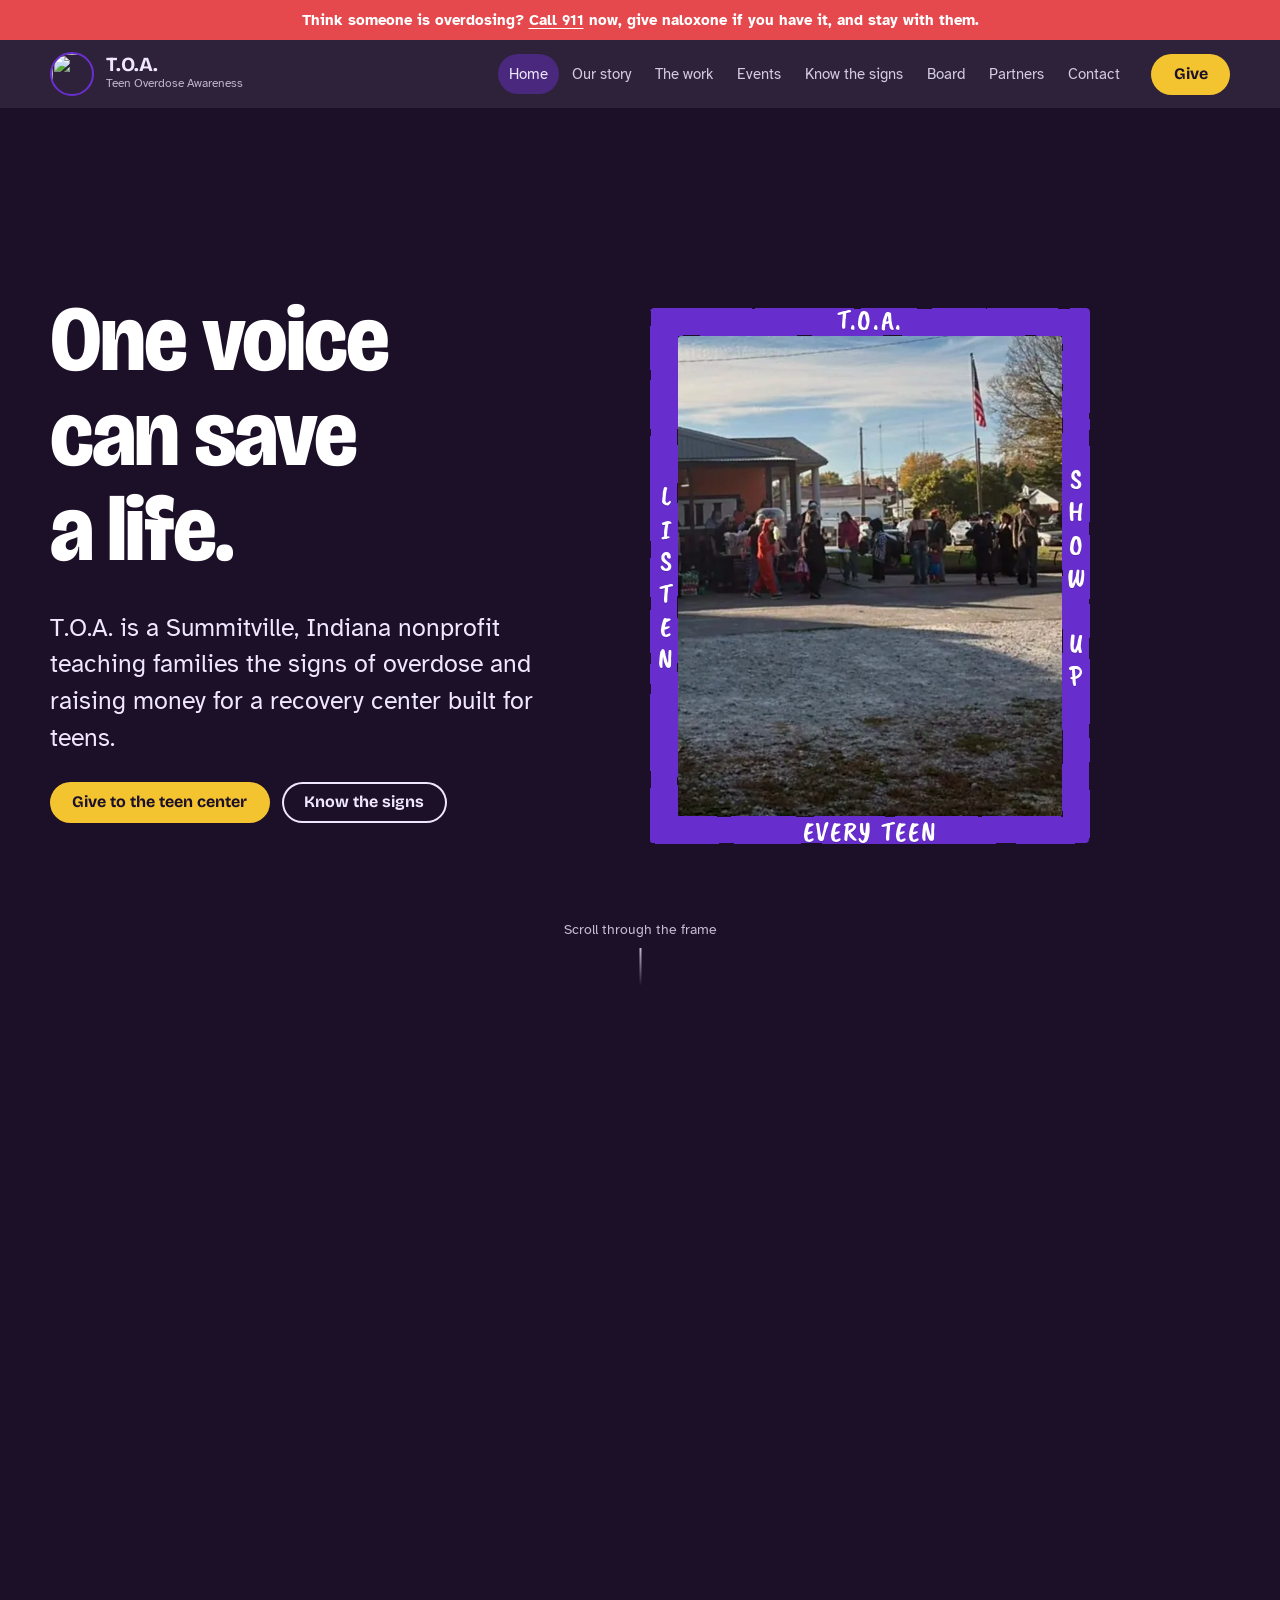
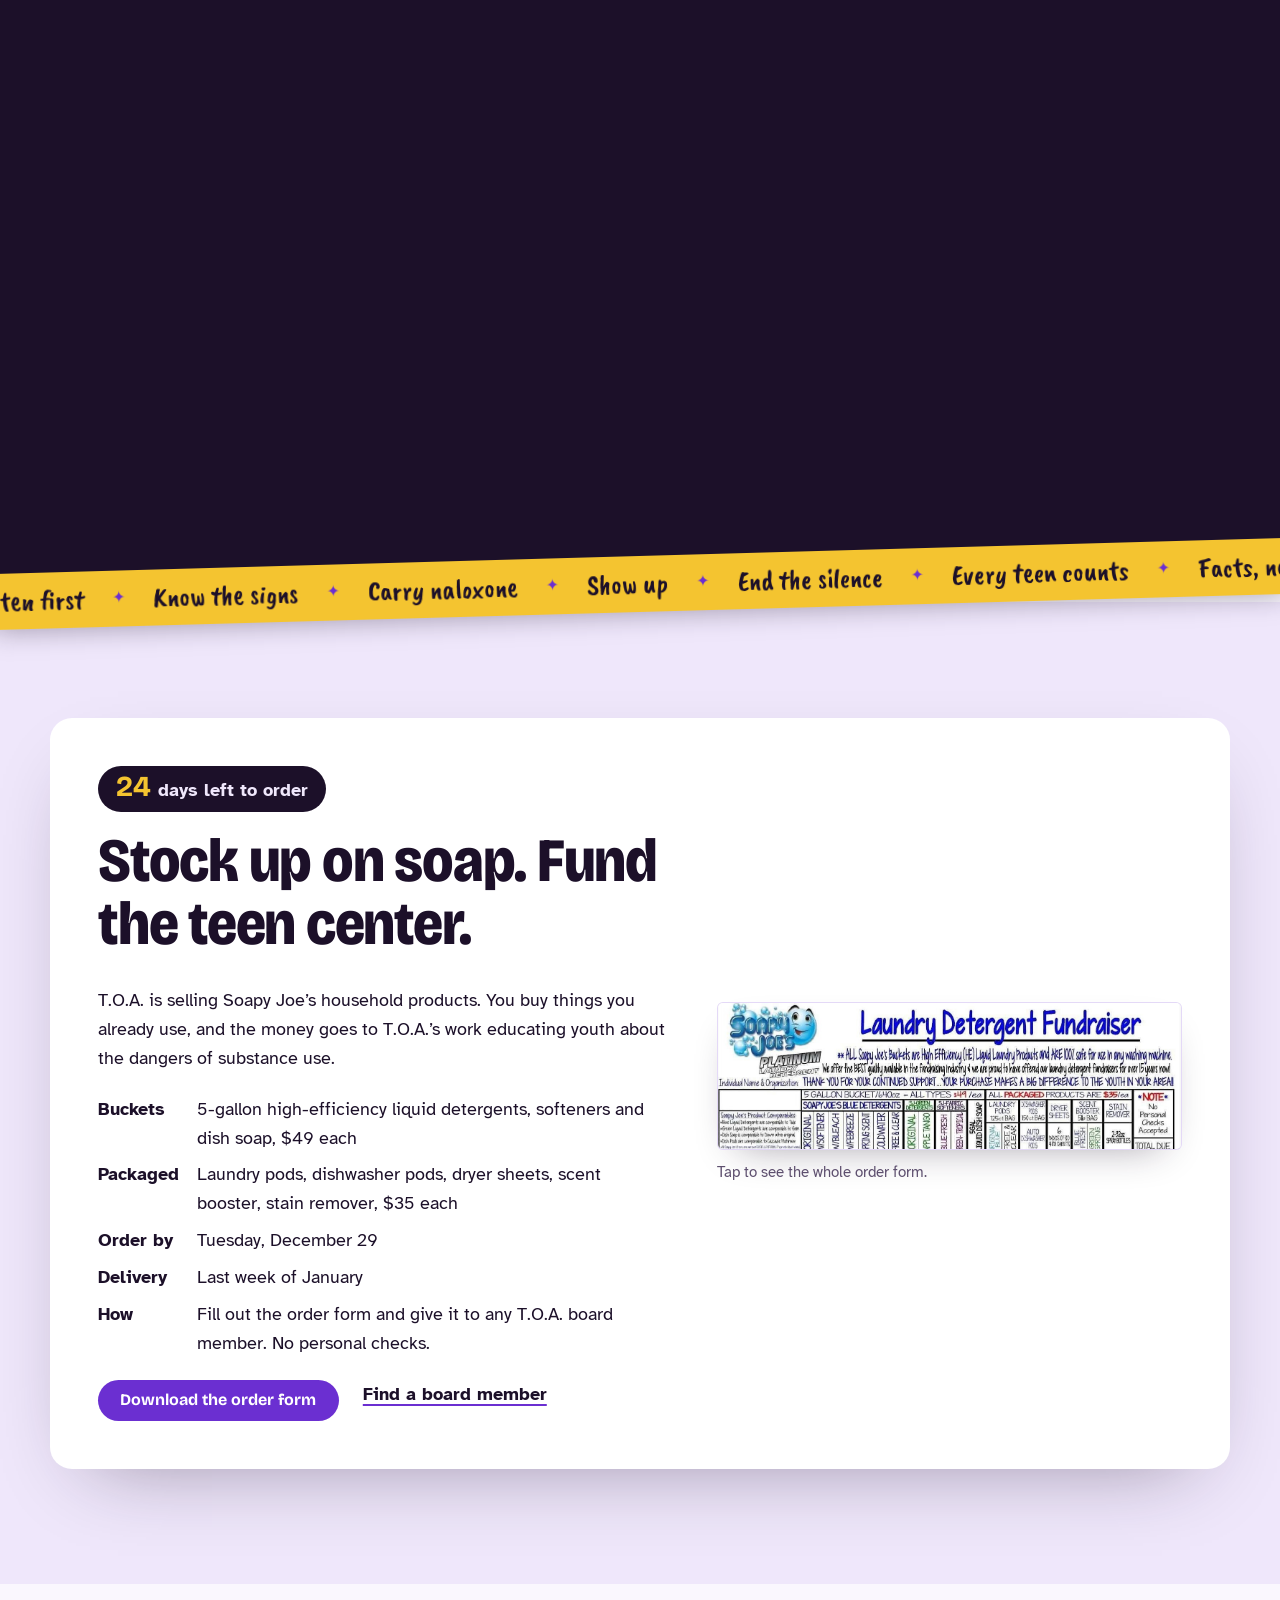
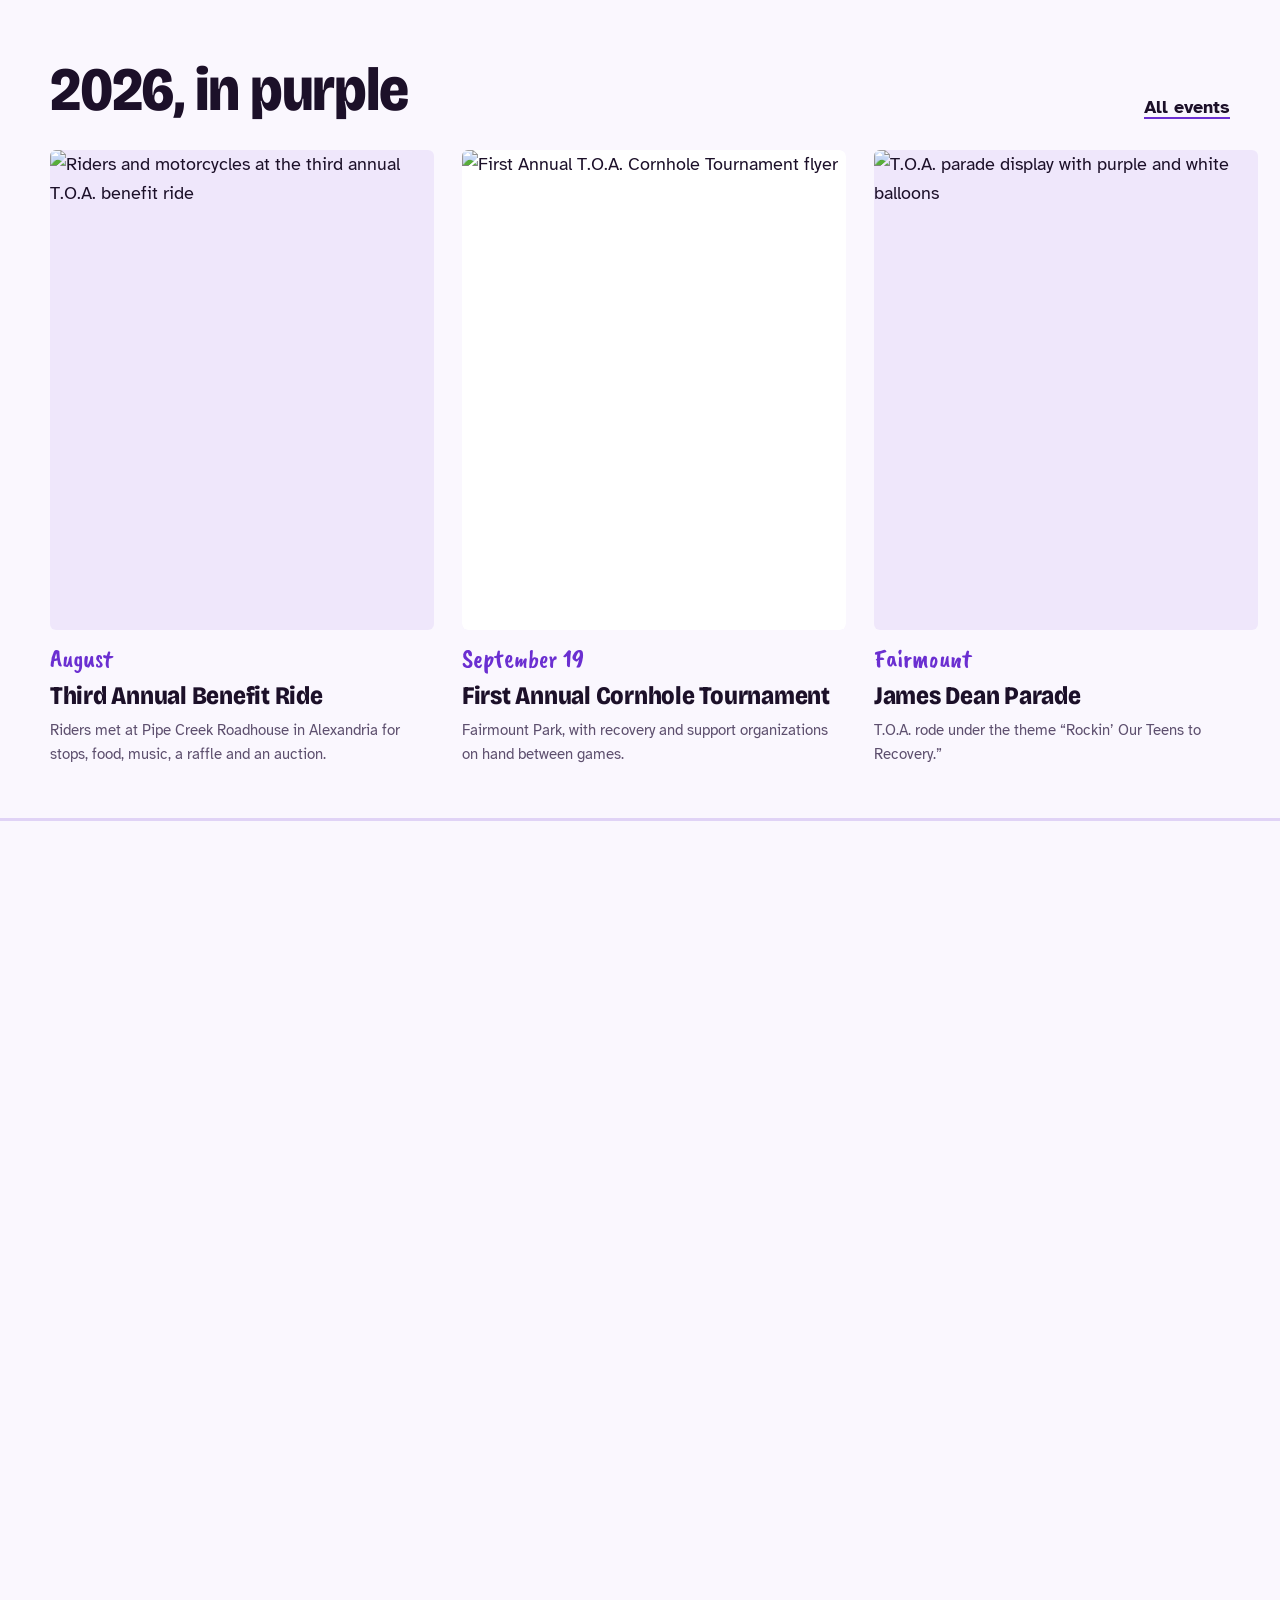
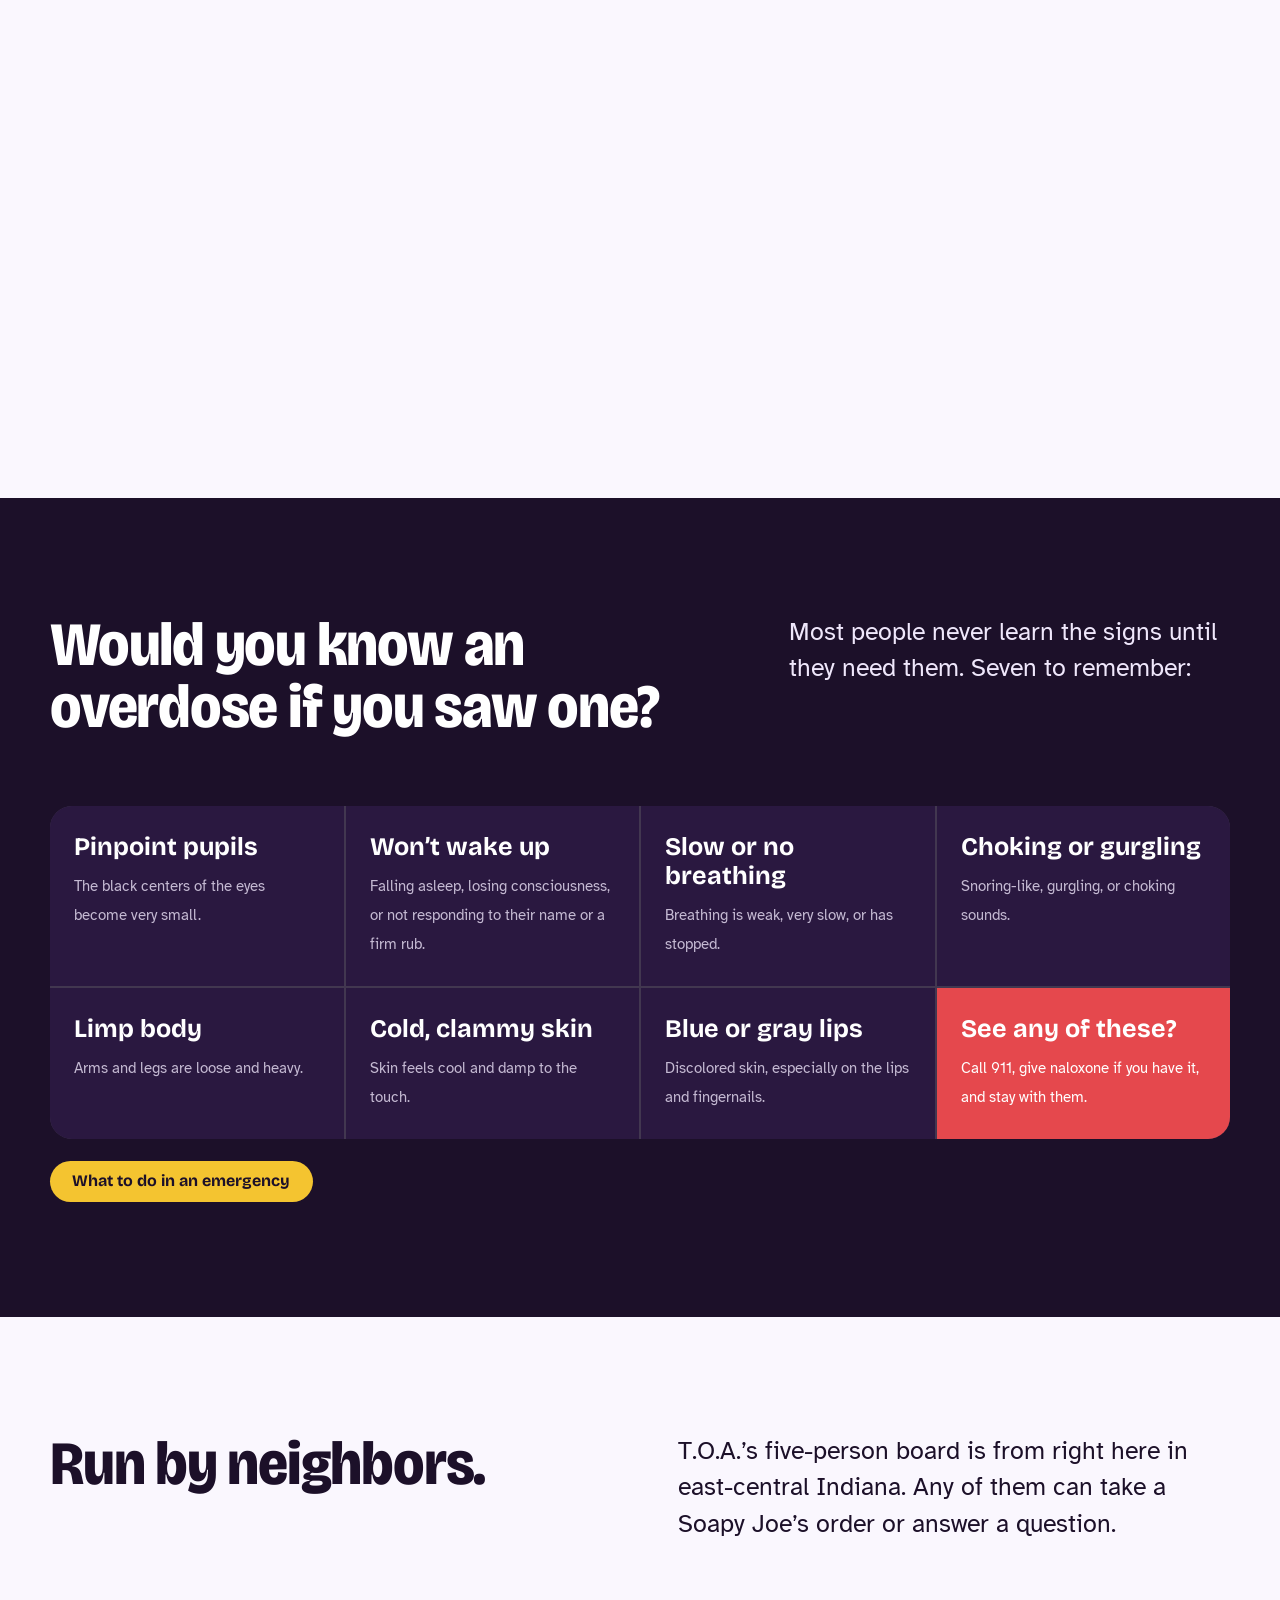
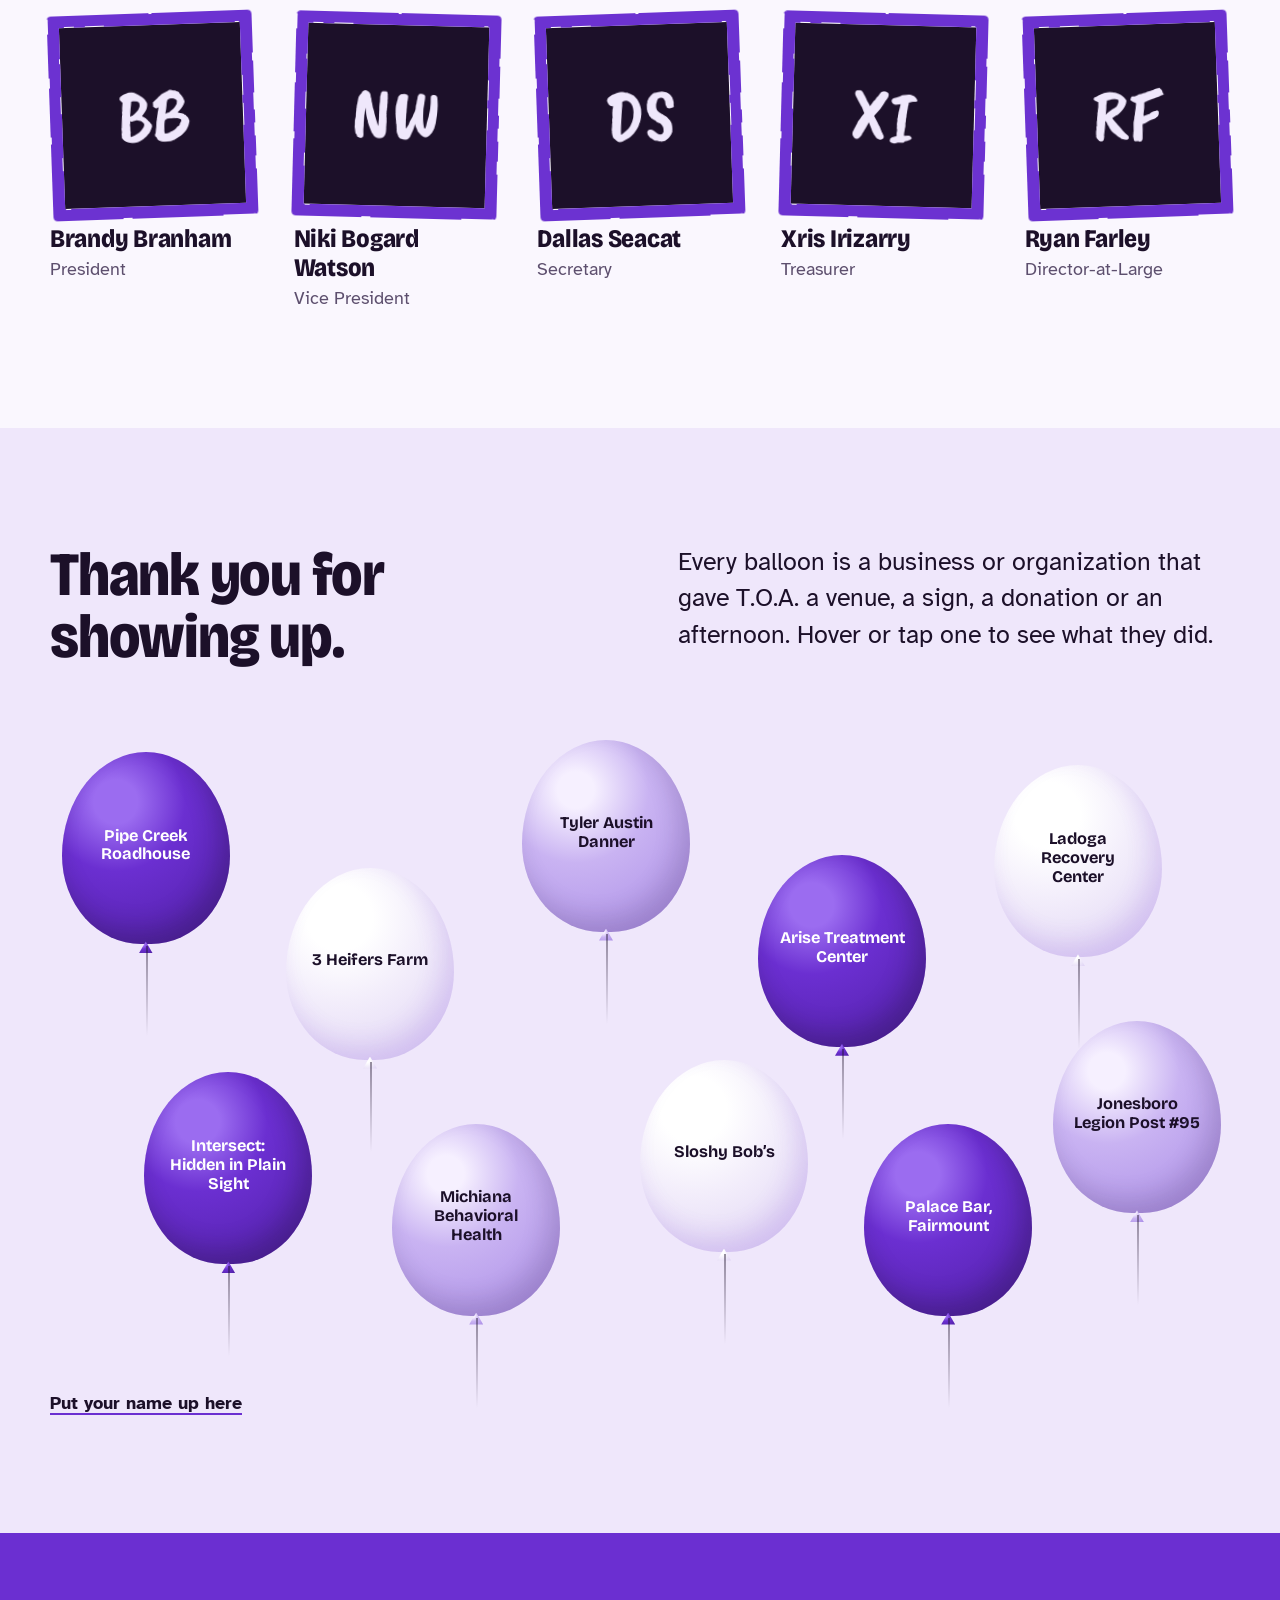
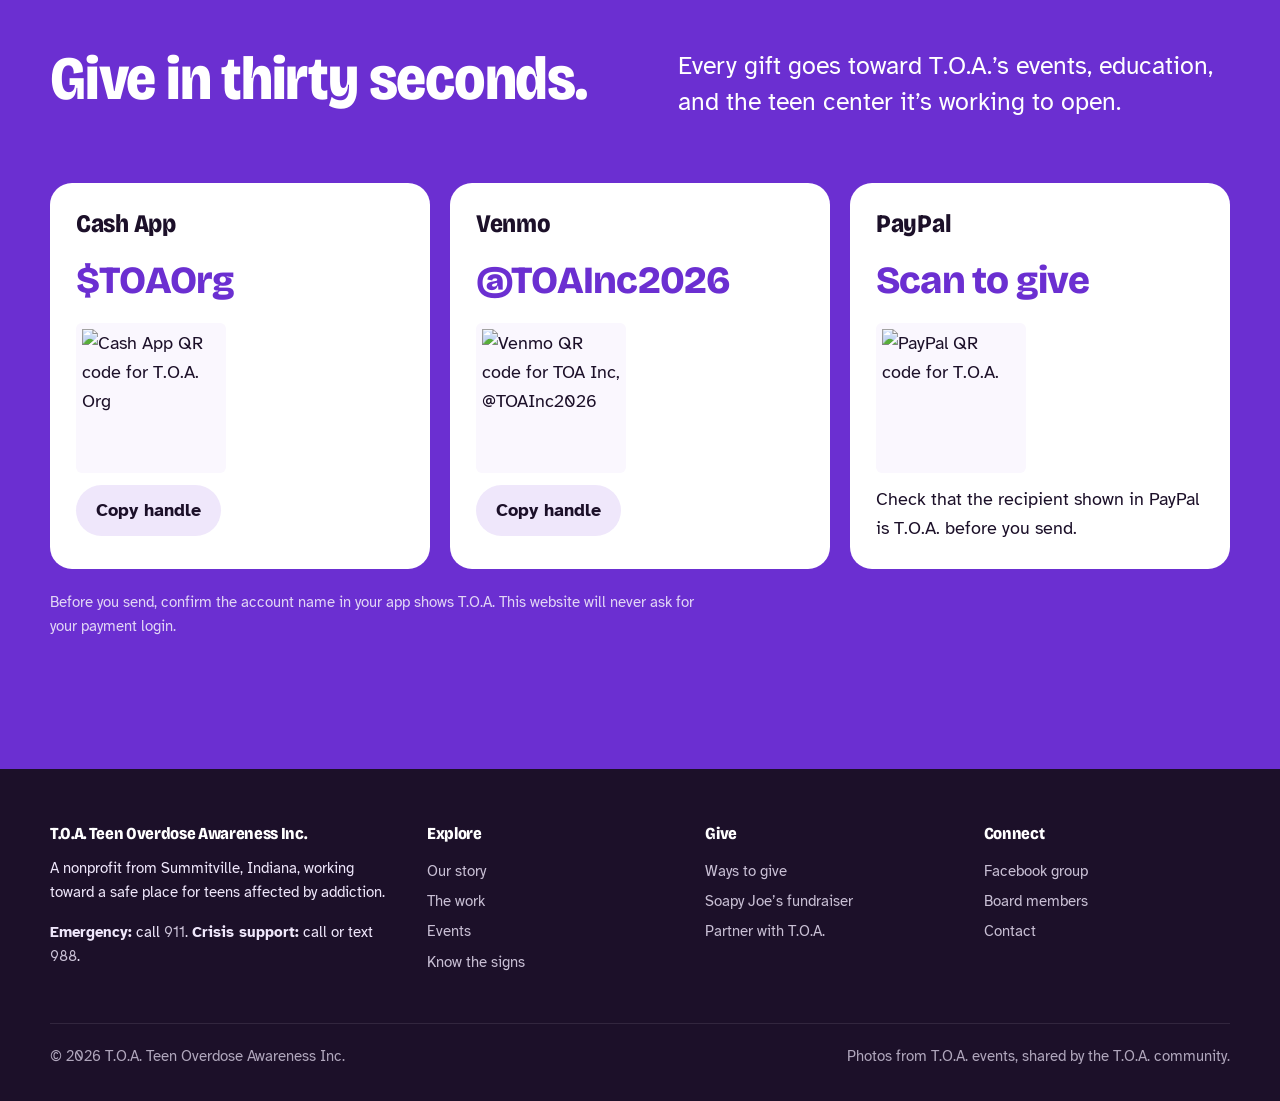
==== commit 87beb4cb: "Redesign T.O.A. site with event photos, motion, and current events - New design system (assets/toa.c" ====
--- a/index.html
+++ b/index.html
@@ -1 +1,148 @@
-<!doctype html><html lang="en"><head><meta charset="utf-8"><meta name="viewport" content="width=device-width,initial-scale=1"><meta name="theme-color" content="#53236d"><meta name="description" content="T.O.A. is a community of people showing up for teens—not just with words, but with rides, fundraisers, prevention education, and a willingness to have hard conversations."><title>Home — T.O.A. Teen Overdose Awareness</title><link rel="stylesheet" href="assets/wix-redesign.css"><script id="wix-site-script" src="https://manage.wix.com/_api/headless-business-setup/v1/headless-business/site-script.js" data-client-id="a29d4678-0044-4912-a0dc-fdf45984cb89" async></script></head><body class="homepage"><a class="skip" href="#main">Skip to main content</a><div class="emergency">Suspect an overdose? <a href="tel:911">Call 911</a> immediately. Give naloxone if available.</div><header class="header"><div class="head-inner"><a href="index.html" class="identity"><img src="https://static.wixstatic.com/media/430ecd_371c2bd472904503afc951d083f5f54d~mv2.jpg" alt="Original T.O.A. logo"><div><strong>T.O.A.</strong><span>TEEN OVERDOSE AWARENESS</span></div></a><button class="menu-toggle" aria-expanded="false" aria-controls="nav">☰ Menu</button><nav class="nav" id="nav" aria-label="Main navigation"><div class="nav-item"><a href="index.html" data-current="index">Home</a><button class="toggle" aria-label="Show Home sections" aria-expanded="false">⌄</button><div class="drop"><a href="index.html#happening">This is T.O.A. in real life</a><a href="index.html#voices">More than awareness</a><a href="index.html#future">What comes next</a></div></div><div class="nav-item"><a href="about.html" data-current="about">Our Story</a><button class="toggle" aria-label="Show Our Story sections" aria-expanded="false">⌄</button><div class="drop"><a href="about.html#mission">What T.O.A. stands for</a><a href="about.html#roots">A local presence</a><a href="about.html#future">The resource-center vision</a></div></div><div class="nav-item"><a href="programs.html" data-current="programs">The Work</a><button class="toggle" aria-label="Show The Work sections" aria-expanded="false">⌄</button><div class="drop"><a href="programs.html#education">Knowledge without shame</a><a href="programs.html#outreach">Get out into the community</a><a href="programs.html#resource-center">A place for the future</a></div></div><div class="nav-item"><a href="events.html" data-current="events">Events</a><button class="toggle" aria-label="Show Events sections" aria-expanded="false">⌄</button><div class="drop"><a href="events.html#ride">Third Annual T.O.A. Benefit Ride · August 2026</a><a href="events.html#cornhole">First Annual Cornhole Tournament · September 2026</a><a href="events.html#parade">James Dean Parade participation</a><a href="events.html#next">October 25 candy drive</a></div></div><div class="nav-item"><a href="resources.html" data-current="resources">Resources</a><button class="toggle" aria-label="Show Resources sections" aria-expanded="false">⌄</button><div class="drop"><a href="resources.html#emergency">If you suspect an overdose</a><a href="resources.html#fentanyl">Fentanyl and counterfeit pills</a><a href="resources.html#conversation">Talk without judgment</a><a href="resources.html#crisis">Additional support</a></div></div><div class="nav-item"><a href="board.html" data-current="board">Board</a><button class="toggle" aria-label="Show Board sections" aria-expanded="false">⌄</button><div class="drop"><a href="board.html#leadership">Meet the board</a><a href="board.html#connect">Connect with T.O.A.</a></div></div><div class="nav-item"><a href="partners.html" data-current="partners">Partners</a><button class="toggle" aria-label="Show Partners sections" aria-expanded="false">⌄</button><div class="drop"><a href="partners.html#supporters">Community shout-outs</a><a href="partners.html#ways">Ways to partner</a><a href="partners.html#connect">Let's make a plan</a></div></div><div class="nav-item"><a href="donate.html" data-current="donate">Donate</a><button class="toggle" aria-label="Show Donate sections" aria-expanded="false">⌄</button><div class="drop"><a href="donate.html#giving">Donate securely</a><a href="donate.html#why">What the funds are for</a><a href="donate.html#wall">The community giving wall</a><a href="donate.html#other">Not every gift is money</a></div></div><div class="nav-item"><a href="contact.html" data-current="contact">Contact</a><button class="toggle" aria-label="Show Contact sections" aria-expanded="false">⌄</button><div class="drop"><a href="contact.html#reach">Find T.O.A. online</a><a href="contact.html#participate">Take part</a></div></div></nav><a class="give" href="donate.html">Give</a></div></header><main id="main"><section class="hero"><div class="hero-copy"><div class="eyebrow">AWARENESS IS PREVENTION</div><h1>One voice<br>can <i>save a life.</i></h1><p>T.O.A. is a community of people showing up for teens—not just with words, but with rides, fundraisers, prevention education, and a willingness to have hard conversations.</p><a class="button" href="events.html">See what we're doing <span aria-hidden="true">→</span></a></div><div class="hero-media"><span class="hero-sun" aria-hidden="true">AWARENESS · SUPPORT</span><img src="https://static.wixstatic.com/media/430ecd_24e40fc3fee24ad4baecf8d07cdb3da8~mv2.jpg" alt="T.O.A. community parade display decorated with purple and white balloons around the T.O.A. sign" loading="eager"><div class="photo-credit">T.O.A. / COMMUNITY PARADE DISPLAY</div></div></section><div class="ribbon ribbon-stream" aria-label="Aware, Educate, Empower: Listen first, Know the signs, Show up, End the silence"><div class="ribbon-track"><span>BE AWARE</span><span>EDUCATE</span><span>EMPOWER</span><span>LISTEN FIRST</span><span>KNOW THE SIGNS</span><span>SHOW UP</span><span>END THE SILENCE</span><span aria-hidden="true">BE AWARE</span><span aria-hidden="true">EDUCATE</span><span aria-hidden="true">EMPOWER</span><span aria-hidden="true">LISTEN FIRST</span><span aria-hidden="true">KNOW THE SIGNS</span><span aria-hidden="true">SHOW UP</span><span aria-hidden="true">END THE SILENCE</span></div></div><div class="sections"><aside class="upcoming-panel" aria-label="Upcoming T.O.A. event"><div class="upcoming-head"><span class="event-kicker">UP NEXT / OCTOBER 25, 2026</span><h2>Trunk or Treat <em>Candy Drive</em></h2><p><strong>Sunday, October 25 · 4–6 PM</strong><br>Pipe Creek Roadhouse · 215 E Water St, Alexandria, IN</p><p>Help T.O.A. fill the trunks for local families. Donations of <strong>new, unopened, individually wrapped candy</strong> are being collected.</p><div class="links"><a href="events.html#next">Candy drop-off locations + full details ↗</a></div></div><a href="events.html#next" class="event-poster-link" aria-label="View Trunk or Treat candy drive details"><img class="event-poster" src="https://static.wixstatic.com/media/430ecd_9ea957aa4cd6432c8d6f3472e736de88~mv2.png" alt="Original T.O.A. Trunk or Treat Candy Drive flyer with October 25 event information" loading="lazy"></a></aside><div class="intro-row"><div class="intro-label">T.O.A. / Home</div><h2>Stories with roots in a real community.</h2></div><div class="gallery" aria-label="T.O.A. benefit ride photo gallery"><figure><img src="https://static.wixstatic.com/media/430ecd_39e4a90c0b6448fcab2dfd0017f75e75~mv2.jpg" alt="Motorcycles and a crowd assembled at the 2026 T.O.A. benefit ride"><figcaption>THIRD ANNUAL BENEFIT RIDE · AUGUST 2026</figcaption></figure><figure><img src="https://static.wixstatic.com/media/430ecd_c2fb2ae5dd7d4b7ba6bf271656869a4f~mv2.jpg" alt="T.O.A. volunteers and community gathering outside the event venue"><figcaption>PEOPLE SHOWING UP FOR T.O.A.</figcaption></figure><figure><img src="https://static.wixstatic.com/media/430ecd_c65c6c669fc144d7bd9d5e50c64f63de~mv2.jpg" alt="T.O.A. fundraising and information tables at the event"><figcaption>LOCAL VOLUNTEERS · REAL COMMUNITY</figcaption></figure></div><section class="story-row" id="happening"><div class="number">01</div><div><h3>This is T.O.A. in real life</h3><p>A motorcycle benefit ride. A first-time cornhole tournament. People who put their time and resources behind a cause that matters.</p><div class="links"><a href="events.html" >See the moments ↗</a><a href="partners.html" >Become a partner ↗</a></div></div></section><section class="story-row" id="voices"><div class="number">02</div><div><h3>More than awareness</h3><p>The organization is building a public conversation about overdose risk and support for young people. You can help by learning the warning signs and sharing trusted information.</p><div class="links"><a href="resources.html" >Know the signs ↗</a></div></div></section><section class="story-row" id="future"><div class="number">03</div><div><h3>What comes next</h3><p>T.O.A. has publicly shared a fundraising goal for a teen resource center. The vision is real; its services and opening date are not yet confirmed.</p><div class="links"><a href="https://www.facebook.com/groups/3840468082852855/posts/4905663592999960/" target="_blank" rel="noopener noreferrer">Read the public goal ↗</a></div></div></section></div><section class="callout"><div><h2>There's room for you in this story.</h2><p>Show up, share a resource, volunteer at an event, or help fund T.O.A.'s mission.</p></div><a class="button" href="partners.html">Stand with T.O.A. →</a></section></main><footer class="footer"><div class="foot-top"><div><b>T.O.A. Teen Overdose Awareness</b><p>Real community. Real conversation. Real action.</p></div><div><a href="events.html">Events</a> · <a href="resources.html">Resources</a> · <a href="contact.html">Contact</a><p>Emergency? Call 911.</p></div></div><small>Original T.O.A. logo preserved. Photographs from the organization’s public 2026 benefit-ride album. © T.O.A. Community Website Review.</small></footer><script src="assets/wix-redesign.js" defer></script><script>document.querySelector('[data-current="index"]')?.setAttribute('aria-current','page')</script></body></html>+<!doctype html>
+<html lang="en">
+<head>
+<meta charset="utf-8">
+<meta name="viewport" content="width=device-width,initial-scale=1">
+<title>T.O.A. Teen Overdose Awareness · One voice can save a life</title>
+<meta name="description" content="T.O.A. is a nonprofit from Summitville, Indiana teaching the signs of overdose and raising money for a recovery center built for teens.">
+<meta name="theme-color" content="#1c1029">
+<meta property="og:title" content="T.O.A. Teen Overdose Awareness · One voice can save a life">
+<meta property="og:description" content="T.O.A. is a nonprofit from Summitville, Indiana teaching the signs of overdose and raising money for a recovery center built for teens.">
+<meta property="og:image" content="https://teenoverdoseawareness.org/assets/photos/trunk-crowd-banner.jpg">
+<meta property="og:type" content="website">
+<link rel="icon" href="https://static.wixstatic.com/media/430ecd_371c2bd472904503afc951d083f5f54d~mv2.jpg">
+<link rel="preconnect" href="https://fonts.googleapis.com">
+<link rel="preconnect" href="https://fonts.gstatic.com" crossorigin>
+<link rel="stylesheet" href="https://fonts.googleapis.com/css2?family=Atkinson+Hyperlegible:ital,wght@0,400;0,700;1,400&family=Bricolage+Grotesque:opsz,wdth,wght@12..96,75..100,600..800&family=Caveat+Brush&display=swap">
+<link rel="stylesheet" href="assets/toa.css">
+<script id="wix-site-script" src="https://manage.wix.com/_api/headless-business-setup/v1/headless-business/site-script.js" data-client-id="a29d4678-0044-4912-a0dc-fdf45984cb89" async></script>
+</head>
+<body>
+<a class="skip" href="#main">Skip to main content</a>
+<div class="thread" aria-hidden="true"></div>
+<div class="alertbar">Think someone is overdosing? <a href="tel:911">Call 911</a> now, give naloxone if you have it, and stay with them.</div>
+<header class="site-head">
+  <div class="head-in">
+    <a class="brand" href="index.html"><img src="https://static.wixstatic.com/media/430ecd_371c2bd472904503afc951d083f5f54d~mv2.jpg" alt="" width="44" height="44"><div><b>T.O.A.</b><span>Teen Overdose Awareness</span></div></a>
+    <nav class="nav" id="nav" aria-label="Main"><a href="index.html" aria-current="page">Home</a><a href="about.html">Our story</a><a href="programs.html">The work</a><a href="events.html">Events</a><a href="resources.html">Know the signs</a><a href="board.html">Board</a><a href="partners.html">Partners</a><a href="contact.html">Contact</a></nav>
+    <a class="give-btn" href="donate.html">Give</a>
+    <button class="menu-btn" aria-expanded="false" aria-controls="nav">Menu</button>
+  </div>
+</header>
+<main id="main">
+
+<section class="frame-hero" aria-label="Introduction">
+  <div class="frame-stage">
+    <div class="frame-photos">
+      <picture><source srcset="assets/photos/photo-booth-clown.webp" type="image/webp"><img src="assets/photos/photo-booth-clown.jpg" alt="A costumed volunteer posing in T.O.A.’s hand-painted purple photo frame" width="1125" height="1440" loading="eager" fetchpriority="high" style="object-position:50% 38%"></picture>
+      <picture><source srcset="assets/photos/trunk-crowd-banner.webp" type="image/webp"><img src="assets/photos/trunk-crowd-banner.jpg" alt="Neighbors gathered beside decorated trunks and a T.O.A. banner at the 2026 Trunk or Treat" width="1600" height="807" loading="lazy" decoding="async" style="object-position:100% 50%"></picture>
+      <picture><source srcset="assets/photos/photo-booth-duo.webp" type="image/webp"><img src="assets/photos/photo-booth-duo.jpg" alt="Two costumed guests in T.O.A.’s painted Trunk or Treat photo frame" width="1125" height="1500" loading="lazy" decoding="async" style="object-position:50% 30%"></picture>
+      <picture><source srcset="assets/photos/bounce-house-crowd.webp" type="image/webp"><img src="assets/photos/bounce-house-crowd.jpg" alt="Families lined up at the bounce house outside Pipe Creek Roadhouse" width="1600" height="672" loading="lazy" decoding="async" style="object-position:65% 50%" data-final></picture>
+    </div>
+    <div class="aperture paint-frame" aria-hidden="true"><span class="frame-word fw-top">T.O.A.</span><span class="frame-word fw-left">LISTEN</span><span class="frame-word fw-right">SHOW UP</span><span class="frame-word fw-bottom">EVERY TEEN</span></div>
+    <div class="hero-copy">
+      <h1><span class="line"><span>One voice</span></span><span class="line"><span>can save</span></span><span class="line"><span>a life.</span></span></h1>
+      <p>T.O.A. is a Summitville, Indiana nonprofit teaching families the signs of overdose and raising money for a recovery center built for teens.</p>
+      <div class="hero-actions"><a class="btn btn-give" href="donate.html">Give to the teen center</a><a class="btn btn-ghost" href="resources.html">Know the signs</a></div>
+    </div>
+    <div class="through-copy"><div class="wrap">
+      <p class="quote">“There are SEVERAL recovery places out there for adults! NOT SO MUCH FOR OUR TEENS!”<small>Brandy Branham, T.O.A. president</small></p>
+      <h2>Teens deserve a place of their own.</h2>
+      <p>T.O.A. is looking for a building to open a safe place for teens who are struggling with, living with, or experiencing addiction.</p>
+      <a class="btn btn-give" href="donate.html">Help open the door</a>
+    </div></div>
+    <div class="scroll-cue" aria-hidden="true">Scroll through the frame<i></i></div>
+  </div>
+</section>
+
+<div class="ribbon" style="--tilt:-1.6deg" aria-label="Listen first, Know the signs, Carry naloxone, Show up, End the silence, Every teen counts, Facts, not fear"><div class="ribbon-track" aria-hidden="true"><span>Listen first</span><i aria-hidden="true">✦</i><span>Know the signs</span><i aria-hidden="true">✦</i><span>Carry naloxone</span><i aria-hidden="true">✦</i><span>Show up</span><i aria-hidden="true">✦</i><span>End the silence</span><i aria-hidden="true">✦</i><span>Every teen counts</span><i aria-hidden="true">✦</i><span>Facts, not fear</span><i aria-hidden="true">✦</i><span>Listen first</span><i aria-hidden="true">✦</i><span>Know the signs</span><i aria-hidden="true">✦</i><span>Carry naloxone</span><i aria-hidden="true">✦</i><span>Show up</span><i aria-hidden="true">✦</i><span>End the silence</span><i aria-hidden="true">✦</i><span>Every teen counts</span><i aria-hidden="true">✦</i><span>Facts, not fear</span><i aria-hidden="true">✦</i></div></div>
+<section class="band band-chalk">
+  <div class="wrap">
+<div class="fund" id="soapy-joes">
+  <div>
+    <div class="countdown" data-deadline="2026-12-29"><b>–</b><span>days left to order</span></div>
+    <h2>Stock up on soap. Fund the teen center.</h2>
+    <p>T.O.A. is selling Soapy Joe’s household products. You buy things you already use, and the money goes to T.O.A.’s work educating youth about the dangers of substance use.</p>
+    <dl>
+      <dt>Buckets</dt><dd>5-gallon high-efficiency liquid detergents, softeners and dish soap, $49 each</dd>
+      <dt>Packaged</dt><dd>Laundry pods, dishwasher pods, dryer sheets, scent booster, stain remover, $35 each</dd>
+      <dt>Order by</dt><dd>Tuesday, December 29</dd>
+      <dt>Delivery</dt><dd>Last week of January</dd>
+      <dt>How</dt><dd>Fill out the order form and give it to any T.O.A. board member. No personal checks.</dd>
+    </dl>
+    <div class="links"><a class="btn btn-paint" href="assets/photos/soapy-joes-order-form.jpg" download>Download the order form</a><a class="text-link" href="board.html">Find a board member</a></div>
+  </div>
+  <figure style="margin:0">
+    <a class="form-thumb" href="assets/photos/soapy-joes-order-form.jpg" data-lightbox data-caption="Soapy Joe’s order form"><img src="assets/photos/soapy-joes-order-form-preview.jpg" alt="Top of the Soapy Joe’s laundry detergent fundraiser order form showing products and prices" loading="lazy" decoding="async"></a>
+    <figcaption>Tap to see the whole order form.</figcaption>
+  </figure>
+</div></div>
+</section>
+
+<section class="year" aria-label="T.O.A. in 2026">
+  <div class="year-pin">
+    <div class="year-head"><h2>2026, in purple</h2><a class="text-link" href="events.html">All events</a></div>
+    <div class="year-track">
+      <article class="moment"><figure><img src="https://static.wixstatic.com/media/430ecd_39e4a90c0b6448fcab2dfd0017f75e75~mv2.jpg" alt="Riders and motorcycles at the third annual T.O.A. benefit ride" loading="lazy" decoding="async"></figure><time>August</time><h3>Third Annual Benefit Ride</h3><p>Riders met at Pipe Creek Roadhouse in Alexandria for stops, food, music, a raffle and an auction.</p></article>
+      <article class="moment"><figure><img src="https://static.wixstatic.com/media/430ecd_78dee0043204458a884ce6ba3b9cfcea~mv2.png" alt="First Annual T.O.A. Cornhole Tournament flyer" loading="lazy" decoding="async" style="object-fit:contain;background:#fff"></figure><time>September 19</time><h3>First Annual Cornhole Tournament</h3><p>Fairmount Park, with recovery and support organizations on hand between games.</p></article>
+      <article class="moment"><figure><img src="https://static.wixstatic.com/media/430ecd_24e40fc3fee24ad4baecf8d07cdb3da8~mv2.jpg" alt="T.O.A. parade display with purple and white balloons" loading="lazy" decoding="async"></figure><time>Fairmount</time><h3>James Dean Parade</h3><p>T.O.A. rode under the theme “Rockin’ Our Teens to Recovery.”</p></article>
+      <article class="moment"><figure><picture><source srcset="assets/photos/photo-booth-duo.webp" type="image/webp"><img src="assets/photos/photo-booth-duo.jpg" alt="Two costumed guests in T.O.A.’s painted Trunk or Treat photo frame" width="1125" height="1500" loading="lazy" decoding="async" ></picture></figure><time>October 25</time><h3>First Annual Trunk or Treat</h3><p>About 250 neighbors, 10 trunks, 4 bikes and more than 150 hotdogs.</p></article>
+      <article class="moment is-now"><figure><img src="assets/photos/soapy-joes-order-form.jpg" alt="Soapy Joe’s fundraiser order form" loading="lazy" decoding="async" style="object-fit:contain;background:#fff"></figure><time>Now through Dec 29</time><h3>Soapy Joe’s Fundraiser</h3><p>Household products for your home, funding for T.O.A.</p></article>
+      <article class="moment"><figure><picture><source srcset="assets/photos/toa-photo-frame.webp" type="image/webp"><img src="assets/photos/toa-photo-frame.jpg" alt="T.O.A.’s empty painted photo frame on hay bales with pumpkins and mums" width="1125" height="1440" loading="lazy" decoding="async" ></picture></figure><time>Next</time><h3>A place for teens</h3><p>The frame is empty for now. Help T.O.A. fill it with a teen center.</p><a class="text-link" href="donate.html">Give</a></article>
+    </div>
+    <div class="year-rail" aria-hidden="true"><i></i></div>
+  </div>
+</section>
+
+<section class="band band-dark">
+  <div class="wrap">
+    <div class="split split-wide"><div><h2>Would you know an overdose if you saw one?</h2></div><div><p class="lede">Most people never learn the signs until they need them. Seven to remember:</p></div></div>
+    <div class="signs"><div class="sign"><b>Pinpoint pupils</b><span>The black centers of the eyes become very small.</span></div><div class="sign"><b>Won’t wake up</b><span>Falling asleep, losing consciousness, or not responding to their name or a firm rub.</span></div><div class="sign"><b>Slow or no breathing</b><span>Breathing is weak, very slow, or has stopped.</span></div><div class="sign"><b>Choking or gurgling</b><span>Snoring-like, gurgling, or choking sounds.</span></div><div class="sign"><b>Limp body</b><span>Arms and legs are loose and heavy.</span></div><div class="sign"><b>Cold, clammy skin</b><span>Skin feels cool and damp to the touch.</span></div><div class="sign"><b>Blue or gray lips</b><span>Discolored skin, especially on the lips and fingernails.</span></div><a class="sign sign-act" href="tel:911"><b>See any of these?</b><span>Call 911, give naloxone if you have it, and stay with them.</span></a></div>
+    <div class="links"><a class="btn btn-give" href="resources.html">What to do in an emergency</a></div>
+  </div>
+</section>
+
+<section class="band">
+  <div class="wrap">
+    <div class="split"><h2>Run by neighbors.</h2><p class="lede">T.O.A.’s five-person board is from right here in east-central Indiana. Any of them can take a Soapy Joe’s order or answer a question.</p></div>
+    <div class="board"><div class="member"><div class="paint-frame "><span class=mono aria-hidden=true>BB</span></div><h3>Brandy Branham</h3><p>President</p></div><div class="member"><div class="paint-frame "><span class=mono aria-hidden=true>NW</span></div><h3>Niki Bogard Watson</h3><p>Vice President</p></div><div class="member"><div class="paint-frame "><span class=mono aria-hidden=true>DS</span></div><h3>Dallas Seacat</h3><p>Secretary</p></div><div class="member"><div class="paint-frame "><span class=mono aria-hidden=true>XI</span></div><h3>Xris Irizarry</h3><p>Treasurer</p></div><div class="member"><div class="paint-frame "><span class=mono aria-hidden=true>RF</span></div><h3>Ryan Farley</h3><p>Director-at-Large</p></div></div>
+  </div>
+</section>
+
+<section class="band band-chalk thanks-sky" aria-labelledby="thanks-h">
+  <div class="wrap">
+    <div class="split"><h2 id="thanks-h">Thank you for showing up.</h2><p class="lede">Every balloon is a business or organization that gave T.O.A. a venue, a sign, a donation or an afternoon. Hover or tap one to see what they did.</p></div>
+    <div class="sky"><a class="balloon b-paint" href="partners.html" style="--x:1%;--y:4%;--d:5.5s;--dl:0.0s;--r:2deg"><span class="b-name">Pipe Creek Roadhouse</span><span class="b-note">Hosted the benefit ride and lent its lot for the Trunk or Treat.</span></a><a class="balloon b-white" href="partners.html" style="--x:20%;--y:22%;--d:6.2s;--dl:3.7s;--r:-3deg"><span class="b-name">3 Heifers Farm</span><span class="b-note">Donated to T.O.A.</span></a><a class="balloon b-lilac" href="partners.html" style="--x:40%;--y:2%;--d:6.9s;--dl:2.4s;--r:4deg"><span class="b-name">Tyler Austin Danner</span><span class="b-note">Made T.O.A.’s event signs.</span></a><a class="balloon b-paint" href="partners.html" style="--x:60%;--y:20%;--d:7.6s;--dl:1.1s;--r:-2deg"><span class="b-name">Arise Treatment Center</span><span class="b-note">Took part in the cornhole tournament and came out to the Trunk or Treat.</span></a><a class="balloon b-white" href="partners.html" style="--x:80%;--y:6%;--d:8.3s;--dl:4.8s;--r:3deg"><span class="b-name">Ladoga Recovery Center</span><span class="b-note">Vendor at the cornhole tournament.</span></a><a class="balloon b-paint" href="partners.html" style="--x:8%;--y:54%;--d:6.0s;--dl:3.5s;--r:-4deg"><span class="b-name">Intersect: Hidden in Plain Sight</span><span class="b-note">Brought its trailer to the cornhole tournament.</span></a><a class="balloon b-lilac" href="partners.html" style="--x:29%;--y:62%;--d:6.7s;--dl:2.2s;--r:2deg"><span class="b-name">Michiana Behavioral Health</span><span class="b-note">Vendor at the cornhole tournament.</span></a><a class="balloon b-white" href="partners.html" style="--x:50%;--y:52%;--d:7.4s;--dl:0.9s;--r:-3deg"><span class="b-name">Sloshy Bob’s</span><span class="b-note">Vendor at the cornhole tournament.</span></a><a class="balloon b-paint" href="partners.html" style="--x:69%;--y:62%;--d:8.1s;--dl:4.6s;--r:4deg"><span class="b-name">Palace Bar, Fairmount</span><span class="b-note">Candy drop-off spot for the Trunk or Treat.</span></a><a class="balloon b-lilac" href="partners.html" style="--x:85%;--y:46%;--d:5.8s;--dl:3.3s;--r:-2deg"><span class="b-name">Jonesboro Legion Post #95</span><span class="b-note">Candy drop-off spot for the Trunk or Treat.</span></a></div>
+    <div class="links"><a class="text-link" href="partners.html">Put your name up here</a></div>
+  </div>
+</section>
+
+<section class="band band-paint" id="give">
+  <div class="wrap">
+    <div class="split"><h2>Give in thirty seconds.</h2><p class="lede">Every gift goes toward T.O.A.’s events, education, and the teen center it’s working to open.</p></div>
+    
+<div class="give-grid">
+  <div class="handle"><h3>Cash App</h3><code>$TOAOrg</code><img src="https://static.wixstatic.com/media/430ecd_f1574b6220e844fa911abdbec341814f~mv2.png" alt="Cash App QR code for T.O.A. Org" loading="lazy" decoding="async"><button class="copy-btn" type="button" data-copy="$TOAOrg">Copy handle</button></div>
+  <div class="handle"><h3>Venmo</h3><code>@TOAInc2026</code><img src="https://static.wixstatic.com/media/430ecd_af8e631c738a48829b900ae3222b41f9~mv2.png" alt="Venmo QR code for TOA Inc, @TOAInc2026" loading="lazy" decoding="async"><button class="copy-btn" type="button" data-copy="@TOAInc2026">Copy handle</button></div>
+  <div class="handle"><h3>PayPal</h3><code>Scan to give</code><img src="https://static.wixstatic.com/media/430ecd_75762270ecef4334b9030d99643dba5b~mv2.png" alt="PayPal QR code for T.O.A." loading="lazy" decoding="async"><p style="margin:0">Check that the recipient shown in PayPal is T.O.A. before you send.</p></div>
+</div>
+<p class="fine">Before you send, confirm the account name in your app shows T.O.A. This website will never ask for your payment login.</p>
+  </div>
+</section>
+</main>
+<footer class="site-foot">
+  <div class="wrap">
+    <div class="foot-grid">
+      <div><h4>T.O.A. Teen Overdose Awareness Inc.</h4><p>A nonprofit from Summitville, Indiana, working toward a safe place for teens affected by addiction.</p><p><b>Emergency:</b> call <a href="tel:911" style="display:inline">911</a>. <b>Crisis support:</b> call or text <a href="tel:988" style="display:inline">988</a>.</p></div>
+      <div><h4>Explore</h4><a href="about.html">Our story</a><a href="programs.html">The work</a><a href="events.html">Events</a><a href="resources.html">Know the signs</a></div>
+      <div><h4>Give</h4><a href="donate.html">Ways to give</a><a href="events.html#soapy-joes">Soapy Joe’s fundraiser</a><a href="partners.html">Partner with T.O.A.</a></div>
+      <div><h4>Connect</h4><a href="https://www.facebook.com/groups/900693823075274/" target="_blank" rel="noopener">Facebook group</a><a href="board.html">Board members</a><a href="contact.html">Contact</a></div>
+    </div>
+    <div class="foot-note"><span>© 2026 T.O.A. Teen Overdose Awareness Inc.</span><span>Photos from T.O.A. events, shared by the T.O.A. community.</span></div>
+  </div>
+</footer>
+<svg width="0" height="0" style="position:absolute" aria-hidden="true" focusable="false"><filter id="rough"><feTurbulence type="fractalNoise" baseFrequency="0.035" numOctaves="2" seed="7"/><feDisplacementMap in="SourceGraphic" scale="5"/></filter></svg>
+<div class="lightbox" role="dialog" aria-modal="true" aria-label="Photo"><div><img src="" alt=""><p></p></div><button type="button">Close</button></div>
+<script src="assets/toa.js" defer></script>
+</body>
+</html>
--- a/assets/toa.css
+++ b/assets/toa.css
@@ -0,0 +1,374 @@
+/* T.O.A. Teen Overdose Awareness — site styles
+   Palette pulled from the 2026 Trunk or Treat photo frame: painted purple, chalk lettering, mums. */
+:root{
+  --plum:#1c1029;
+  --plum-2:#2a1840;
+  --paint:#6b2fd1;
+  --paint-deep:#4f1fa3;
+  --chalk:#efe7fb;
+  --paper:#faf7fe;
+  --ink:#1c1029;
+  --muted:#5d4f6e;
+  --mum:#f4c430;
+  --mum-deep:#d9a400;
+  --alert:#e5484d;
+  --radius-s:6px;
+  --radius-l:22px;
+  --display:"Bricolage Grotesque",ui-sans-serif,system-ui,sans-serif;
+  --body:"Atkinson Hyperlegible",ui-sans-serif,system-ui,sans-serif;
+  --hand:"Caveat Brush",cursive;
+  --wrap:min(1180px,calc(100vw - 48px));
+  --step--1:clamp(.88rem,.85rem + .15vw,.95rem);
+  --step-0:clamp(1.02rem,.98rem + .2vw,1.13rem);
+  --step-1:clamp(1.25rem,1.1rem + .6vw,1.6rem);
+  --step-2:clamp(1.6rem,1.3rem + 1.4vw,2.4rem);
+  --step-3:clamp(2.2rem,1.6rem + 2.8vw,3.9rem);
+  --step-4:clamp(2.8rem,1.8rem + 5vw,6.4rem);
+}
+*,*::before,*::after{box-sizing:border-box}
+html{scroll-behavior:smooth;-webkit-text-size-adjust:100%}
+body{margin:0;background:var(--paper);color:var(--ink);font-family:var(--body);font-size:var(--step-0);line-height:1.6;text-rendering:optimizeLegibility;overflow-x:hidden}
+img{max-width:100%;display:block;height:auto}
+a{color:inherit}
+p{margin:0 0 1em;max-width:66ch}
+h1,h2,h3,h4{font-family:var(--display);line-height:1.02;margin:0 0 .5em;letter-spacing:-.02em;font-weight:800;font-variation-settings:"wdth" 88}
+h1{font-size:var(--step-4)}
+h2{font-size:var(--step-3)}
+h3{font-size:var(--step-1);letter-spacing:-.01em;line-height:1.15}
+:focus-visible{outline:3px solid var(--mum);outline-offset:3px;border-radius:4px}
+.wrap{width:var(--wrap);margin-inline:auto}
+.skip{position:absolute;left:-999px;top:0;background:var(--mum);color:var(--ink);padding:10px 16px;z-index:200;font-weight:700}
+.skip:focus{left:12px;top:12px}
+.sr{position:absolute;width:1px;height:1px;overflow:hidden;clip:rect(0 0 0 0);white-space:nowrap}
+
+/* Emergency bar */
+.alertbar{background:var(--alert);color:#fff;font-weight:700;font-size:var(--step--1);text-align:center;padding:8px 16px;position:relative;z-index:60}
+.alertbar a{color:#fff;text-underline-offset:3px}
+
+/* Header */
+.site-head{position:sticky;top:0;z-index:50;background:rgba(28,16,41,.92);backdrop-filter:blur(10px);-webkit-backdrop-filter:blur(10px);color:var(--chalk);transition:transform .35s ease}
+.site-head.is-hidden{transform:translateY(-100%)}
+.head-in{width:var(--wrap);margin-inline:auto;display:flex;align-items:center;gap:20px;min-height:68px}
+.brand{display:flex;align-items:center;gap:12px;text-decoration:none;margin-right:auto}
+.brand img{width:44px;height:44px;border-radius:50%;object-fit:cover;border:2px solid var(--paint)}
+.brand b{font-family:var(--display);font-size:1.25rem;letter-spacing:-.01em;display:block;line-height:1}
+.brand span{font-size:.78rem;opacity:.75;display:block}
+.nav{display:flex;gap:2px;align-items:center}
+.nav a{text-decoration:none;padding:8px 11px;border-radius:999px;font-size:.95rem;opacity:.86}
+.nav a:hover{opacity:1;background:rgba(239,231,251,.08)}
+.nav a[aria-current="page"]{opacity:1;background:rgba(107,47,209,.45)}
+.give-btn,.btn{display:inline-flex;align-items:center;justify-content:center;gap:.5em;font-family:var(--display);font-weight:700;text-decoration:none;border-radius:999px;padding:.8em 1.4em;border:0;cursor:pointer;font-size:1rem;line-height:1;transition:transform .2s ease,background .2s ease,box-shadow .2s ease}
+.give-btn,.btn-give{background:var(--mum);color:var(--ink);box-shadow:0 0 0 0 rgba(244,196,48,.5)}
+.give-btn:hover,.btn-give:hover{background:#ffd34d;transform:translateY(-2px);box-shadow:0 10px 30px -10px rgba(244,196,48,.8)}
+.btn-ghost{background:transparent;color:inherit;box-shadow:inset 0 0 0 2px currentColor}
+.btn-ghost:hover{transform:translateY(-2px)}
+.btn-paint{background:var(--paint);color:#fff}
+.btn-paint:hover{background:var(--paint-deep);transform:translateY(-2px)}
+.menu-btn{display:none;background:none;border:2px solid rgba(239,231,251,.4);color:var(--chalk);border-radius:999px;padding:8px 14px;font:inherit;font-weight:700;cursor:pointer}
+@media (max-width:1040px){
+  .menu-btn{display:inline-flex}
+  .nav{position:fixed;inset:68px 0 auto 0;background:var(--plum);flex-direction:column;align-items:stretch;padding:12px 24px 24px;gap:4px;transform:translateY(-120%);transition:transform .35s ease;max-height:calc(100vh - 68px);overflow:auto}
+  .nav.is-open{transform:none}
+  .nav a{padding:14px 12px;font-size:1.1rem;border-radius:12px}
+  .head-in .give-btn{padding:.7em 1.1em}
+}
+
+/* Painted frame (the T.O.A. Trunk or Treat frame, as a reusable motif) */
+.paint-frame{position:relative;isolation:isolate}
+.paint-frame::before{content:"";position:absolute;inset:calc(var(--fw,22px) * -1);border:var(--fw,22px) solid var(--paint);border-radius:4px;z-index:2;pointer-events:none;filter:url(#rough);
+  background:
+   radial-gradient(circle at 12% 8%,#fff 0 1.6px,transparent 2.4px) 0 0/62px 54px,
+   radial-gradient(circle at 70% 60%,#fff 0 1.3px,transparent 2px) 0 0/48px 70px;
+  -webkit-mask:linear-gradient(#000 0 0) content-box exclude,linear-gradient(#000 0 0);
+  mask:linear-gradient(#000 0 0) content-box exclude,linear-gradient(#000 0 0);
+  -webkit-mask-composite:xor;opacity:.98}
+.frame-word{white-space:nowrap;position:absolute;z-index:3;font-family:var(--hand);color:#fff;line-height:1;pointer-events:none;text-shadow:0 1px 0 rgba(0,0,0,.15);letter-spacing:.06em;font-size:var(--fs,1.5rem)}
+.fw-top{top:calc(var(--fw,22px) * -1);left:50%;transform:translate(-50%,-6%)}
+.fw-bottom{bottom:calc(var(--fw,22px) * -1);left:50%;transform:translate(-50%,6%)}
+.fw-left,.fw-right{top:50%;writing-mode:vertical-rl;text-orientation:upright;letter-spacing:-.08em}
+.fw-left{left:calc(var(--fw,22px) * -1 + 1px);transform:translateY(-50%)}
+.fw-right{right:calc(var(--fw,22px) * -1 + 1px);transform:translateY(-50%)}
+
+/* HERO: walk through the frame */
+.frame-hero{position:relative;height:230vh;background:var(--plum);color:var(--chalk)}
+.frame-stage{position:sticky;top:0;height:100vh;overflow:hidden}
+.frame-photos{position:absolute;left:var(--ax,68%);top:52%;width:clamp(220px,30vw,430px);aspect-ratio:4/5;transform:translate(-50%,-50%) scale(var(--ps,1));overflow:hidden;will-change:transform}
+.frame-photos img{position:absolute;inset:0;width:100%;height:100%;object-fit:cover;opacity:0;transform:scale(1.08);transition:opacity 1.6s ease,transform 7s linear}
+.frame-photos img.is-on{opacity:1;transform:scale(1)}
+.frame-photos::after{content:"";position:absolute;inset:0;background:linear-gradient(90deg,rgba(28,16,41,.94) 0%,rgba(28,16,41,.8) 38%,rgba(28,16,41,.35) 70%,rgba(28,16,41,.2)),linear-gradient(0deg,rgba(28,16,41,.85),transparent 45%);opacity:var(--shade,0)}
+.frame-hero{--ax:68%}
+.aperture{--fw:clamp(16px,2.2vw,28px);--fs:clamp(1.2rem,2.2vw,2rem);position:absolute;left:var(--ax,68%);top:52%;width:clamp(220px,30vw,430px);aspect-ratio:4/5;transform:translate(-50%,-50%) scale(var(--zoom,1));box-shadow:0 0 0 300vmax var(--plum);border-radius:3px;will-change:transform}
+.hero-copy{position:absolute;left:max(24px,calc((100vw - 1180px)/2));top:50%;transform:translateY(calc(-50% + var(--lift,0px)));width:min(560px,46vw);opacity:var(--copy,1);z-index:5}
+.hero-copy h1{color:#fff;margin-bottom:.35em}
+.hero-copy h1 .line{display:block;overflow:hidden}
+.hero-copy h1 .line>span{display:block;transform:translateY(105%);animation:rise 1s cubic-bezier(.2,.8,.2,1) forwards}
+.hero-copy h1 .line:nth-child(2)>span{animation-delay:.12s}
+.hero-copy h1 .line:nth-child(3)>span{animation-delay:.24s}
+@keyframes rise{to{transform:none}}
+.hero-copy p{font-size:var(--step-1);line-height:1.45;color:var(--chalk);opacity:.9;max-width:34ch;animation:fadein 1s .5s both}
+.hero-actions{display:flex;flex-wrap:wrap;gap:12px;margin-top:1.4em;animation:fadein 1s .7s both}
+@keyframes fadein{from{opacity:0;transform:translateY(12px)}to{opacity:1;transform:none}}
+.through-copy{position:absolute;left:0;right:0;bottom:12vh;z-index:6;opacity:var(--after,0);transform:translateY(calc((1 - var(--after,0)) * 40px))}
+.through-copy h2{font-size:var(--step-3);color:#fff;max-width:16ch;text-shadow:0 4px 40px rgba(0,0,0,.35)}
+.through-copy p{font-size:var(--step-1);max-width:40ch;color:#fff}
+.through-copy .quote{font-family:var(--hand);font-size:var(--step-2);line-height:1.15;color:var(--mum);margin:0 0 .8em;letter-spacing:.02em;max-width:30ch}
+.through-copy .quote small{display:block;font-family:var(--body);font-size:var(--step--1);color:#fff;opacity:.85;margin-top:.5em;letter-spacing:0}
+.scroll-cue{position:absolute;left:50%;bottom:22px;transform:translateX(-50%);font-size:.85rem;opacity:calc(var(--copy,1) * .8);z-index:6;display:flex;flex-direction:column;align-items:center;gap:8px}
+.scroll-cue i{width:2px;height:38px;background:linear-gradient(var(--chalk),transparent);animation:cue 1.8s ease-in-out infinite}
+@keyframes cue{0%{transform:scaleY(0);transform-origin:top}50%{transform:scaleY(1);transform-origin:top}51%{transform-origin:bottom}100%{transform:scaleY(0);transform-origin:bottom}}
+@media (max-width:820px){
+  .frame-hero{height:200vh}
+  .frame-hero{--ax:50%}
+  .aperture,.frame-photos{top:19%;width:min(48vw,200px)}
+  .aperture{--fw:13px;--fs:.95rem}
+  .hero-copy{left:24px;right:24px;width:auto;top:auto;bottom:calc(2vh + 64px);transform:translateY(var(--lift,0px))}
+  .hero-copy h1{font-size:clamp(2.3rem,10.5vw,2.9rem)}
+  .hero-copy p{font-size:var(--step--1);line-height:1.5}
+  .hero-actions{margin-top:1em}
+  .scroll-cue{display:none}
+}
+
+/* Page hero (inner pages) */
+.page-hero{background:var(--plum);color:var(--chalk);padding:clamp(48px,8vw,110px) 0 clamp(56px,8vw,100px);position:relative;overflow:hidden}
+.page-hero .wrap{display:grid;grid-template-columns:1.15fr .85fr;gap:clamp(32px,6vw,90px);align-items:center}
+.page-hero h1{color:#fff;font-size:var(--step-4)}
+.page-hero p{font-size:var(--step-1);line-height:1.45;max-width:36ch;opacity:.92}
+.page-hero .kicker{font-family:var(--hand);font-size:var(--step-2);color:var(--mum);display:block;margin-bottom:.2em;letter-spacing:.02em}
+.page-hero .paint-frame{--fw:clamp(14px,1.8vw,22px);--fs:clamp(1.1rem,1.8vw,1.6rem);margin:var(--fw);transform:rotate(var(--tilt,-2deg))}
+.page-hero .paint-frame img{width:100%;aspect-ratio:4/5;object-fit:cover}
+@media (max-width:820px){.page-hero .wrap{grid-template-columns:1fr}.page-hero .paint-frame{max-width:320px;justify-self:center}}
+
+/* Sections */
+.band{padding:clamp(64px,9vw,128px) 0;position:relative}
+.band-dark{background:var(--plum);color:var(--chalk)}
+.band-dark h2,.band-dark h3{color:#fff}
+.band-paint{background:var(--paint);color:#fff}
+.band-chalk{background:var(--chalk)}
+.lede{font-size:var(--step-1);line-height:1.45;max-width:46ch}
+.muted{color:var(--muted)}
+.band-dark .muted{color:rgba(239,231,251,.72)}
+.split{display:grid;grid-template-columns:1fr 1fr;gap:clamp(32px,6vw,96px);align-items:start}
+.split-wide{grid-template-columns:1.2fr .8fr}
+@media (max-width:860px){.split,.split-wide{grid-template-columns:1fr}}
+.hand{font-family:var(--hand);letter-spacing:.02em}
+.text-link{font-weight:700;text-decoration:underline;text-decoration-thickness:2px;text-underline-offset:4px;text-decoration-color:var(--paint)}
+.band-dark .text-link,.band-paint .text-link{text-decoration-color:var(--mum)}
+.links{display:flex;flex-wrap:wrap;gap:12px 24px;margin-top:1.2em}
+
+/* Paint-stroke image reveal */
+[data-reveal]{clip-path:inset(0 100% 0 0);transition:clip-path 1.1s cubic-bezier(.7,0,.2,1)}
+[data-reveal].is-in{clip-path:inset(0 0 0 0)}
+
+/* Statement band */
+.statement h2{font-size:var(--step-4);max-width:14ch}
+.statement .quote-card{border-left:6px solid var(--mum);padding:6px 0 6px 22px;margin-top:2em}
+.statement .quote-card p{font-family:var(--hand);font-size:var(--step-2);line-height:1.2;color:#fff;max-width:28ch}
+.statement .quote-card cite{font-style:normal;opacity:.75;font-size:var(--step--1)}
+
+/* Fundraiser card */
+.fund{display:grid;grid-template-columns:1.1fr .9fr;gap:clamp(24px,4vw,56px);align-items:center;background:#fff;border-radius:var(--radius-l);padding:clamp(24px,4vw,48px);box-shadow:0 30px 80px -40px rgba(28,16,41,.45);position:relative}
+.fund .countdown{display:inline-flex;align-items:baseline;gap:.4em;background:var(--plum);color:var(--chalk);border-radius:999px;padding:.4em 1em;font-weight:700;margin-bottom:1em}
+.fund .countdown b{font-family:var(--display);font-size:1.6em;color:var(--mum);line-height:1}
+.fund dl{display:grid;grid-template-columns:auto 1fr;gap:8px 18px;margin:1.2em 0}
+.fund dt{font-weight:700}
+.fund dd{margin:0}
+.fund .form-thumb{display:block;border-radius:var(--radius-s);overflow:hidden;background:#fff;border:1px solid rgba(107,47,209,.18);box-shadow:0 16px 40px -22px rgba(28,16,41,.45);transition:transform .3s ease,box-shadow .3s ease}
+.fund .form-thumb:hover{transform:translateY(-3px);box-shadow:0 24px 50px -24px rgba(28,16,41,.55)}
+.fund figcaption{font-size:var(--step--1);color:var(--muted);margin-top:10px}
+@media (max-width:860px){.fund{grid-template-columns:1fr}}
+
+/* Year timeline — horizontal on scroll */
+.year{position:relative;background:var(--paper)}
+.year-pin{position:sticky;top:0;height:100vh;overflow:hidden;display:flex;flex-direction:column;justify-content:center}
+.year-head{width:var(--wrap);margin:0 auto 28px;display:flex;justify-content:space-between;align-items:end;gap:24px}
+.year-head h2{margin:0}
+.year-track{display:flex;gap:28px;padding-left:max(24px,calc((100vw - 1180px)/2));padding-right:10vw;will-change:transform}
+.moment{flex:0 0 clamp(270px,30vw,400px);position:relative}
+.moment figure{margin:0 0 16px;border-radius:var(--radius-s);overflow:hidden;aspect-ratio:4/5;background:var(--chalk)}
+.moment figure img{width:100%;height:100%;object-fit:cover;transition:transform .6s ease}
+.moment:hover figure img{transform:scale(1.04)}
+.moment time{font-family:var(--hand);font-size:1.6rem;color:var(--paint);display:block;line-height:1}
+.moment h3{margin:.2em 0 .3em}
+.moment p{font-size:var(--step--1);color:var(--muted)}
+.moment.is-now figure{outline:5px solid var(--mum);outline-offset:-5px}
+.year-rail{position:absolute;left:0;right:0;bottom:7vh;height:3px;background:rgba(107,47,209,.18)}
+.year-rail i{display:block;height:100%;width:calc(var(--p,0) * 100%);background:var(--paint)}
+@media (max-width:820px),(prefers-reduced-motion:reduce){
+  .year{height:auto!important}
+  .year-pin{position:static;height:auto;padding:72px 0}
+  .year-track{overflow-x:auto;scroll-snap-type:x mandatory;transform:none!important;padding-bottom:12px}
+  .moment{scroll-snap-align:start}
+  .year-rail{display:none}
+}
+
+/* Signs */
+.signs{display:grid;grid-template-columns:repeat(4,1fr);gap:2px;background:rgba(239,231,251,.18);border-radius:var(--radius-l);overflow:hidden;margin-top:2em}
+.sign{background:var(--plum-2);padding:26px 24px 28px;min-height:150px}
+.sign b{font-family:var(--display);font-size:var(--step-1);color:#fff;display:block;line-height:1.15;margin-bottom:.4em}
+.sign span{font-size:var(--step--1);color:rgba(239,231,251,.78)}
+.sign-act{background:var(--alert);text-decoration:none}
+.sign-act span{color:#fff}
+.sign-act:hover{background:#d63a40}
+@media (max-width:900px){.signs{grid-template-columns:repeat(2,1fr)}}
+@media (max-width:480px){.signs{grid-template-columns:1fr}}
+.steps{counter-reset:step;list-style:none;padding:0;margin:2em 0 0;display:grid;gap:14px}
+.steps li{counter-increment:step;display:grid;grid-template-columns:64px 1fr;gap:18px;align-items:start;background:#fff;border-radius:var(--radius-s);padding:20px 22px;box-shadow:0 10px 30px -22px rgba(28,16,41,.5)}
+.steps li::before{content:counter(step);font-family:var(--display);font-weight:800;font-size:2.4rem;line-height:1;color:var(--paint)}
+.steps li:first-child{background:var(--alert);color:#fff}
+.steps li:first-child::before{color:#fff}
+.steps b{font-family:var(--display);font-size:var(--step-1);display:block;margin-bottom:.15em}
+
+/* Board */
+.board{display:grid;grid-template-columns:repeat(auto-fit,minmax(200px,1fr));gap:clamp(28px,3vw,44px);margin-top:2.5em}
+.member{text-align:left}
+.member .paint-frame{--fw:12px;margin:12px;aspect-ratio:1;display:grid;place-items:center;background:var(--plum);transform:rotate(var(--tilt,0deg));transition:transform .4s ease}
+.member:hover .paint-frame{transform:rotate(0) scale(1.03)}
+.member .mono{font-family:var(--hand);font-size:clamp(3rem,6vw,4.6rem);color:var(--chalk);line-height:1}
+.member h3{margin:18px 0 2px}
+.member p{margin:0;color:var(--muted)}
+.band-dark .member p{color:rgba(239,231,251,.75)}
+.member:nth-child(odd){--tilt:-2deg}
+.member:nth-child(even){--tilt:1.5deg}
+
+/* Give */
+.give-grid{display:grid;grid-template-columns:repeat(3,1fr);gap:20px;margin-top:2em}
+.handle{background:#fff;color:var(--ink);border-radius:var(--radius-l);padding:26px;display:flex;flex-direction:column;gap:12px}
+.handle h3{margin:0}
+.handle code{font-family:var(--display);font-size:var(--step-2);font-weight:800;letter-spacing:-.02em;color:var(--paint);word-break:break-all}
+.handle img{width:150px;aspect-ratio:1;object-fit:contain;border-radius:var(--radius-s);background:var(--paper);padding:6px}
+.copy-btn{align-self:flex-start;background:var(--chalk);color:var(--ink);border:0;border-radius:999px;padding:.6em 1.1em;font:inherit;font-weight:700;cursor:pointer;transition:background .2s}
+.copy-btn:hover{background:#e0d2f7}
+.copy-btn.is-done{background:var(--mum)}
+.fine{font-size:var(--step--1);opacity:.8;margin-top:1.4em}
+@media (max-width:900px){.give-grid{grid-template-columns:1fr}}
+
+/* Blueprint (teen center vision) */
+.blueprint{display:grid;grid-template-columns:1.2fr .8fr;gap:clamp(24px,4vw,56px);align-items:center;margin-top:2.4em}
+.blueprint svg{width:100%;height:auto;display:block;background:var(--plum-2);border-radius:var(--radius-l);padding:18px}
+.blueprint .wall{fill:none;stroke:var(--chalk);stroke-width:3;stroke-linecap:round;stroke-dasharray:1;stroke-dashoffset:1}
+.blueprint.is-in .wall{animation:draw 1.8s cubic-bezier(.6,0,.2,1) forwards}
+.blueprint .wall{stroke-linejoin:round}
+@keyframes draw{to{stroke-dashoffset:0}}
+.blueprint .door{stroke:var(--mum);stroke-width:2.5}
+.blueprint .room{fill:transparent;stroke:transparent;stroke-width:4;cursor:pointer;transition:fill .25s,stroke .25s}
+.blueprint .room:hover,.blueprint .room:focus-visible{fill:rgba(239,231,251,.07);outline:none}
+.blueprint .room.is-active{fill:rgba(107,47,209,.45);stroke:var(--mum)}
+.blueprint text{font-family:var(--hand);fill:var(--chalk);font-size:22px;pointer-events:none}
+.room-info{min-height:220px}
+.room-info h3{font-size:var(--step-2);color:#fff}
+.room-tabs{display:flex;flex-wrap:wrap;gap:8px;margin-top:1.2em}
+.room-tabs button{background:transparent;color:var(--chalk);border:2px solid rgba(239,231,251,.35);border-radius:999px;padding:.45em 1em;font:inherit;cursor:pointer}
+.room-tabs button[aria-pressed="true"]{background:var(--mum);border-color:var(--mum);color:var(--ink);font-weight:700}
+@media (max-width:860px){.blueprint{grid-template-columns:1fr}}
+
+/* Recap counters */
+.counts{display:grid;grid-template-columns:repeat(4,1fr);gap:2px;margin:2em 0;border-radius:var(--radius-l);overflow:hidden;background:rgba(107,47,209,.2)}
+.count{background:#fff;padding:24px 20px}
+.count b{font-family:var(--display);font-size:var(--step-3);line-height:1;color:var(--paint);display:block;font-variant-numeric:tabular-nums}
+.count span{font-size:var(--step--1);color:var(--muted)}
+@media (max-width:760px){.counts{grid-template-columns:repeat(2,1fr)}}
+
+/* Galleries */
+.mosaic{display:grid;grid-template-columns:repeat(12,1fr);grid-auto-rows:clamp(110px,12vw,170px);gap:10px;margin-top:2em}
+.mosaic a{display:block;overflow:hidden;border-radius:var(--radius-s);position:relative;background:var(--chalk)}
+.mosaic img{width:100%;height:100%;object-fit:cover;transition:transform .7s ease}
+.mosaic a:hover img{transform:scale(1.05)}
+.mosaic .m-a{grid-column:span 5;grid-row:span 3}
+.mosaic .m-b{grid-column:span 7;grid-row:span 2}
+.mosaic .m-c{grid-column:span 4;grid-row:span 2}
+.mosaic .m-d{grid-column:span 3;grid-row:span 2}
+.mosaic .m-e{grid-column:span 7;grid-row:span 2}
+.mosaic .m-f{grid-column:span 5;grid-row:span 2}
+@media (max-width:760px){.mosaic{grid-template-columns:repeat(2,1fr);grid-auto-rows:150px}.mosaic a{grid-column:span 1!important;grid-row:span 1!important}.mosaic a:first-child{grid-column:span 2!important;grid-row:span 2!important}}
+.lightbox{position:fixed;inset:0;background:rgba(18,9,28,.94);z-index:300;display:none;place-items:center;padding:4vmin}
+.lightbox.is-open{display:grid;animation:fadein .25s ease}
+.lightbox img{max-height:86vh;width:auto;border-radius:var(--radius-s)}
+.lightbox p{color:var(--chalk);text-align:center;margin:12px auto 0}
+.lightbox button{position:absolute;top:18px;right:18px;background:var(--chalk);border:0;border-radius:999px;padding:.6em 1em;font:inherit;font-weight:700;cursor:pointer}
+
+/* Event entries */
+.event{display:grid;grid-template-columns:200px 1fr;gap:clamp(20px,4vw,56px);padding:clamp(40px,5vw,64px) 0;border-top:2px solid rgba(107,47,209,.15)}
+.event:first-of-type{border-top:0}
+.event .when{font-family:var(--hand);font-size:var(--step-2);color:var(--paint);line-height:1}
+.event .when small{display:block;font-family:var(--body);font-size:var(--step--1);color:var(--muted);margin-top:8px}
+.event .tag{display:inline-block;background:var(--mum);color:var(--ink);font-weight:700;border-radius:999px;padding:.2em .8em;font-size:var(--step--1);margin-bottom:.8em}
+.flyers{display:grid;grid-template-columns:repeat(2,minmax(0,1fr));gap:18px;margin-top:1.4em;max-width:760px}
+.flyers img{border-radius:var(--radius-s);background:#fff}
+@media (max-width:760px){.event{grid-template-columns:1fr}.flyers{grid-template-columns:1fr}}
+
+/* Partners */
+.thanks{columns:3 260px;column-gap:28px;margin-top:2em}
+.thank{break-inside:avoid;margin-bottom:28px;padding-top:18px;border-top:3px solid var(--paint)}
+.thank h3{margin-bottom:.25em}
+.thank p{color:var(--muted);font-size:var(--step--1);margin:0}
+.ways{display:flex;flex-wrap:wrap;gap:10px;margin-top:1.6em}
+.ways span{background:rgba(239,231,251,.12);border:2px solid rgba(239,231,251,.25);border-radius:999px;padding:.5em 1.1em}
+
+/* Callout + footer */
+.final{background:var(--paint);color:#fff;padding:clamp(56px,8vw,110px) 0;overflow:hidden;position:relative}
+.final .wrap{display:flex;flex-wrap:wrap;justify-content:space-between;align-items:end;gap:28px}
+.final h2{max-width:16ch;margin:0;color:#fff}
+.final p{max-width:40ch;opacity:.92;margin:.8em 0 0}
+.site-foot{background:var(--plum);color:var(--chalk);padding:56px 0 32px;font-size:var(--step--1)}
+.foot-grid{display:grid;grid-template-columns:1.4fr 1fr 1fr 1fr;gap:32px}
+.foot-grid h4{font-size:1.05rem;color:#fff;margin-bottom:.8em}
+.foot-grid a{display:block;text-decoration:none;opacity:.82;padding:3px 0}
+.foot-grid a:hover{opacity:1;text-decoration:underline}
+.foot-note{border-top:1px solid rgba(239,231,251,.15);margin-top:40px;padding-top:20px;display:flex;flex-wrap:wrap;justify-content:space-between;gap:12px;opacity:.7}
+@media (max-width:860px){.foot-grid{grid-template-columns:1fr 1fr}}
+
+/* Scroll thread */
+.thread{position:fixed;top:0;left:0;height:3px;width:100%;transform-origin:left;transform:scaleX(var(--sp,0));background:linear-gradient(90deg,var(--paint),var(--mum));z-index:70;pointer-events:none}
+
+@media (prefers-reduced-motion:reduce){
+  *,*::before,*::after{animation-duration:.01ms!important;animation-iteration-count:1!important;transition-duration:.01ms!important}
+  html{scroll-behavior:auto}
+  .frame-hero{height:auto}
+  .frame-stage{position:relative;height:100vh}
+  [data-reveal]{clip-path:none}
+  .blueprint .wall{stroke-dashoffset:0}
+}
+
+/* Thank-you balloons (partners) */
+.thanks-sky{overflow:hidden}
+.sky{position:relative;height:640px;margin-top:1.5em}
+.balloon{position:absolute;left:var(--x);top:var(--y);display:flex;flex-direction:column;align-items:center;justify-content:center;text-align:center;text-decoration:none;
+  width:168px;min-height:192px;padding:22px 20px 28px;border-radius:50% 50% 47% 47% / 54% 54% 46% 46%;
+  font-family:var(--display);font-weight:700;line-height:1.15;font-size:1.02rem;
+  animation:bob var(--d,6s) ease-in-out var(--dl,0s) infinite;transform-origin:50% 120%;transition:scale .3s ease,z-index 0s;z-index:1}
+.balloon::before{content:"";position:absolute;bottom:-9px;left:50%;width:14px;height:12px;transform:translateX(-50%);background:inherit;clip-path:polygon(50% 0,100% 100%,0 100%)}
+.balloon::after{content:"";position:absolute;top:calc(100% + 2px);left:50%;width:2px;height:var(--string,90px);background:linear-gradient(rgba(28,16,41,.45),rgba(28,16,41,0));transform-origin:top;animation:sway var(--d,6s) ease-in-out var(--dl,0s) infinite}
+.balloon .b-name{display:block}
+.balloon .b-note{display:block;font-family:var(--body);font-weight:400;font-size:.82rem;line-height:1.35;max-height:0;opacity:0;overflow:hidden;transition:max-height .35s ease,opacity .3s ease,margin .3s ease}
+.balloon:hover,.balloon:focus-visible{scale:1.12;z-index:5;animation-play-state:paused}
+.balloon:hover .b-note,.balloon:focus-visible .b-note{max-height:90px;opacity:.92;margin-top:8px}
+.b-paint{background:radial-gradient(circle at 32% 26%,#9b6cf0 0 12%,var(--paint) 38%,var(--paint-deep));color:#fff;box-shadow:inset -10px -14px 24px rgba(28,16,41,.25)}
+.b-white{background:radial-gradient(circle at 32% 26%,#fff 0 18%,#f3eefb 45%,#ddd0f3);color:var(--plum);box-shadow:inset -10px -14px 24px rgba(107,47,209,.15)}
+.b-lilac{background:radial-gradient(circle at 32% 26%,#f6f0ff 0 10%,#c9b3f2 40%,#a98be6);color:var(--plum);box-shadow:inset -10px -14px 24px rgba(28,16,41,.15)}
+@keyframes bob{0%,100%{transform:translateY(0) rotate(var(--r,2deg))}50%{transform:translateY(-22px) rotate(calc(var(--r,2deg) * -1))}}
+@keyframes sway{0%,100%{transform:rotate(-4deg)}50%{transform:rotate(5deg)}}
+@media (max-width:900px){
+  .balloon::after{--string:60px}
+  .sky{height:auto;display:flex;flex-wrap:wrap;gap:84px 18px;justify-content:center;padding:10px 0 80px}
+  .balloon{position:relative;left:auto;top:auto;width:150px;min-height:172px;--r:0deg;font-size:.92rem;padding:20px 16px 24px}
+}
+@media (prefers-reduced-motion:reduce){.balloon,.balloon::after{animation:none}}
+
+/* Moving yellow ribbon */
+.ribbon{position:relative;z-index:8;background:var(--mum);color:var(--plum);transform:rotate(var(--tilt,-1.6deg));margin:-22px -2vw -10px;padding:14px 0;overflow:hidden;box-shadow:0 14px 30px -18px rgba(28,16,41,.55)}
+.ribbon-track{display:flex;width:max-content;align-items:center;gap:28px;animation:ribbon 38s linear infinite}
+.ribbon-track span{font-family:var(--hand);font-size:clamp(1.3rem,2.2vw,1.8rem);line-height:1;white-space:nowrap}
+.ribbon-track i{font-style:normal;color:var(--paint);font-size:1rem}
+.ribbon:hover .ribbon-track{animation-play-state:paused}
+@keyframes ribbon{to{transform:translateX(-50%)}}
+
+/* Hand-lettered yellow labels: write on, then a slight breathing sway */
+.kicker,.through-copy .quote,.moment time,.event .when{display:inline-block}
+.page-hero .kicker{clip-path:inset(0 100% 0 0);animation:writeon 1.1s .2s cubic-bezier(.6,0,.3,1) forwards,sway-word 5s 1.4s ease-in-out infinite;transform-origin:left center}
+.statement .quote-card p,.through-copy .quote{animation:sway-word 6s ease-in-out infinite;transform-origin:left center}
+@keyframes writeon{to{clip-path:inset(0 0 0 0)}}
+@keyframes sway-word{0%,100%{transform:rotate(0)}50%{transform:rotate(-1.4deg) translateY(-2px)}}
+.countdown b{display:inline-block;animation:tick 2.4s ease-in-out infinite}
+@keyframes tick{0%,100%{transform:scale(1)}50%{transform:scale(1.12)}}
+.event .tag{animation:sway-word 4s ease-in-out infinite}
+@media (prefers-reduced-motion:reduce){.ribbon-track{animation:none}.page-hero .kicker{clip-path:none}}
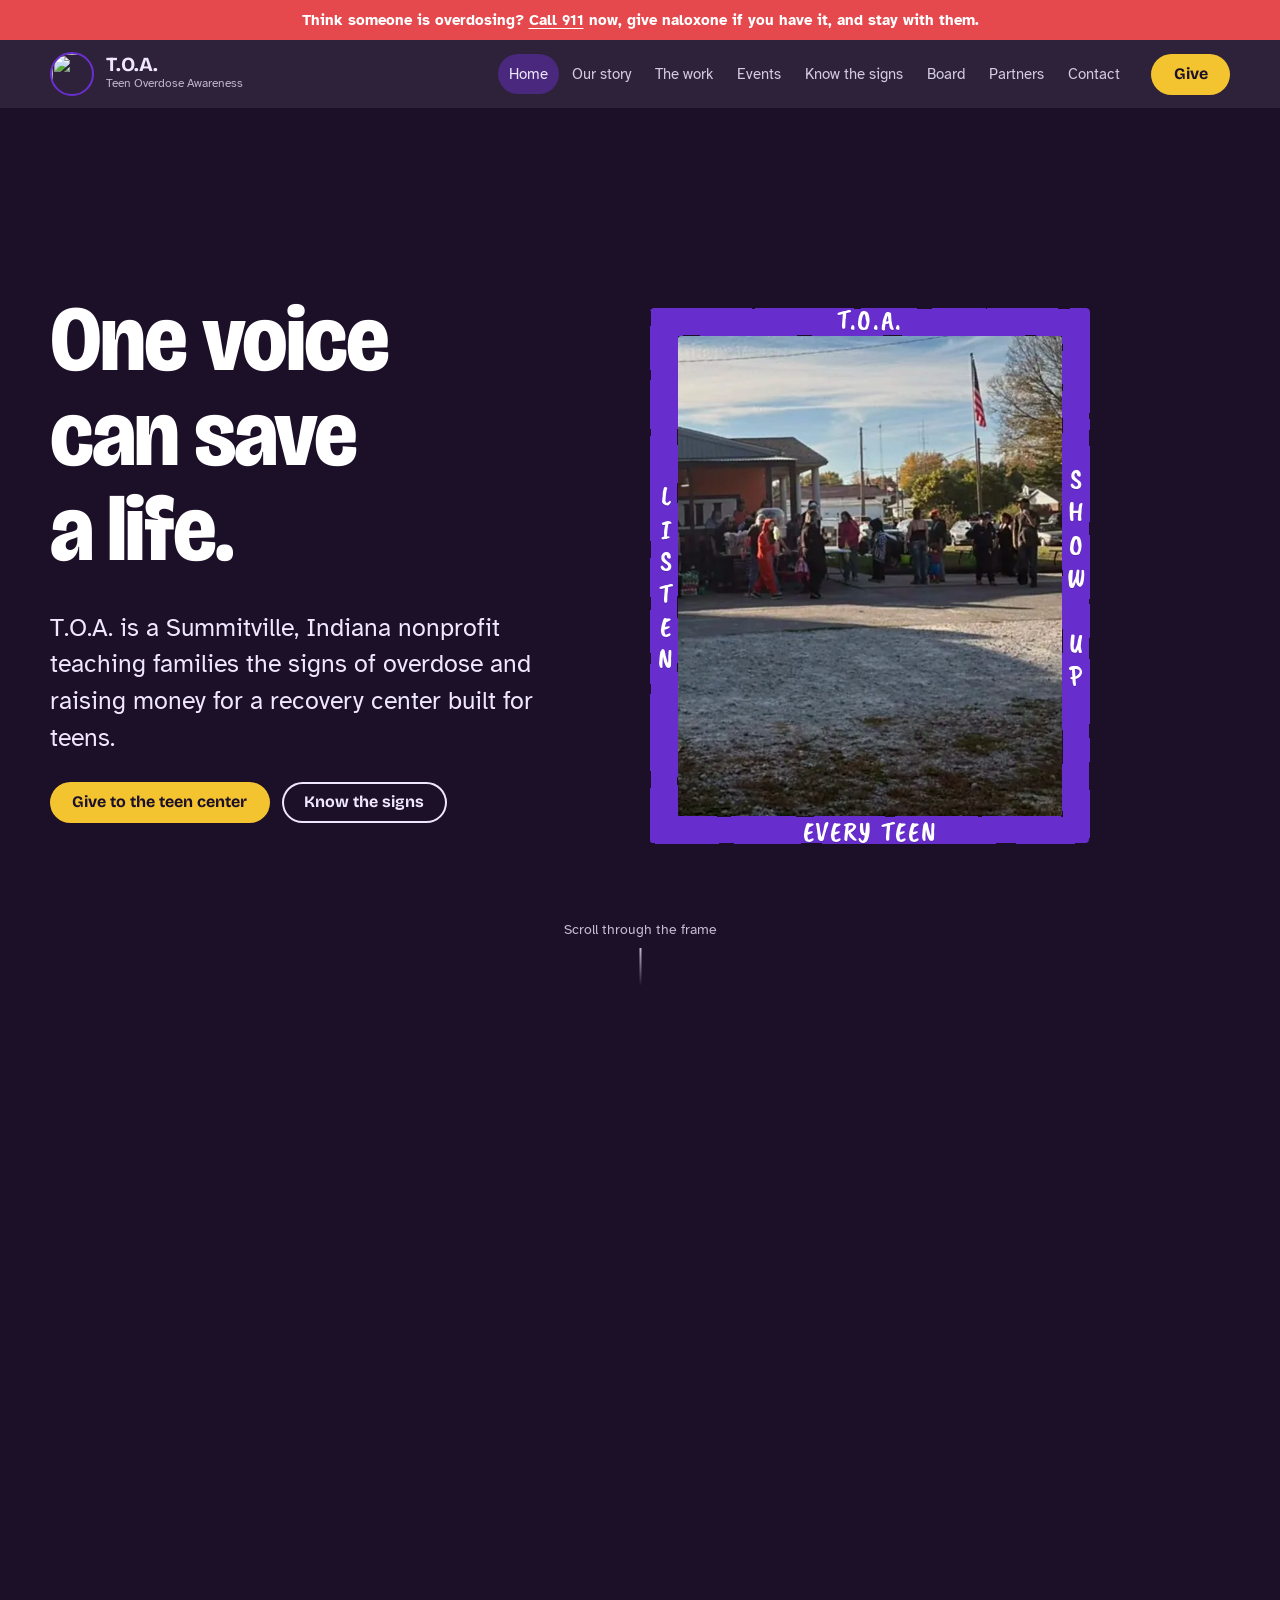
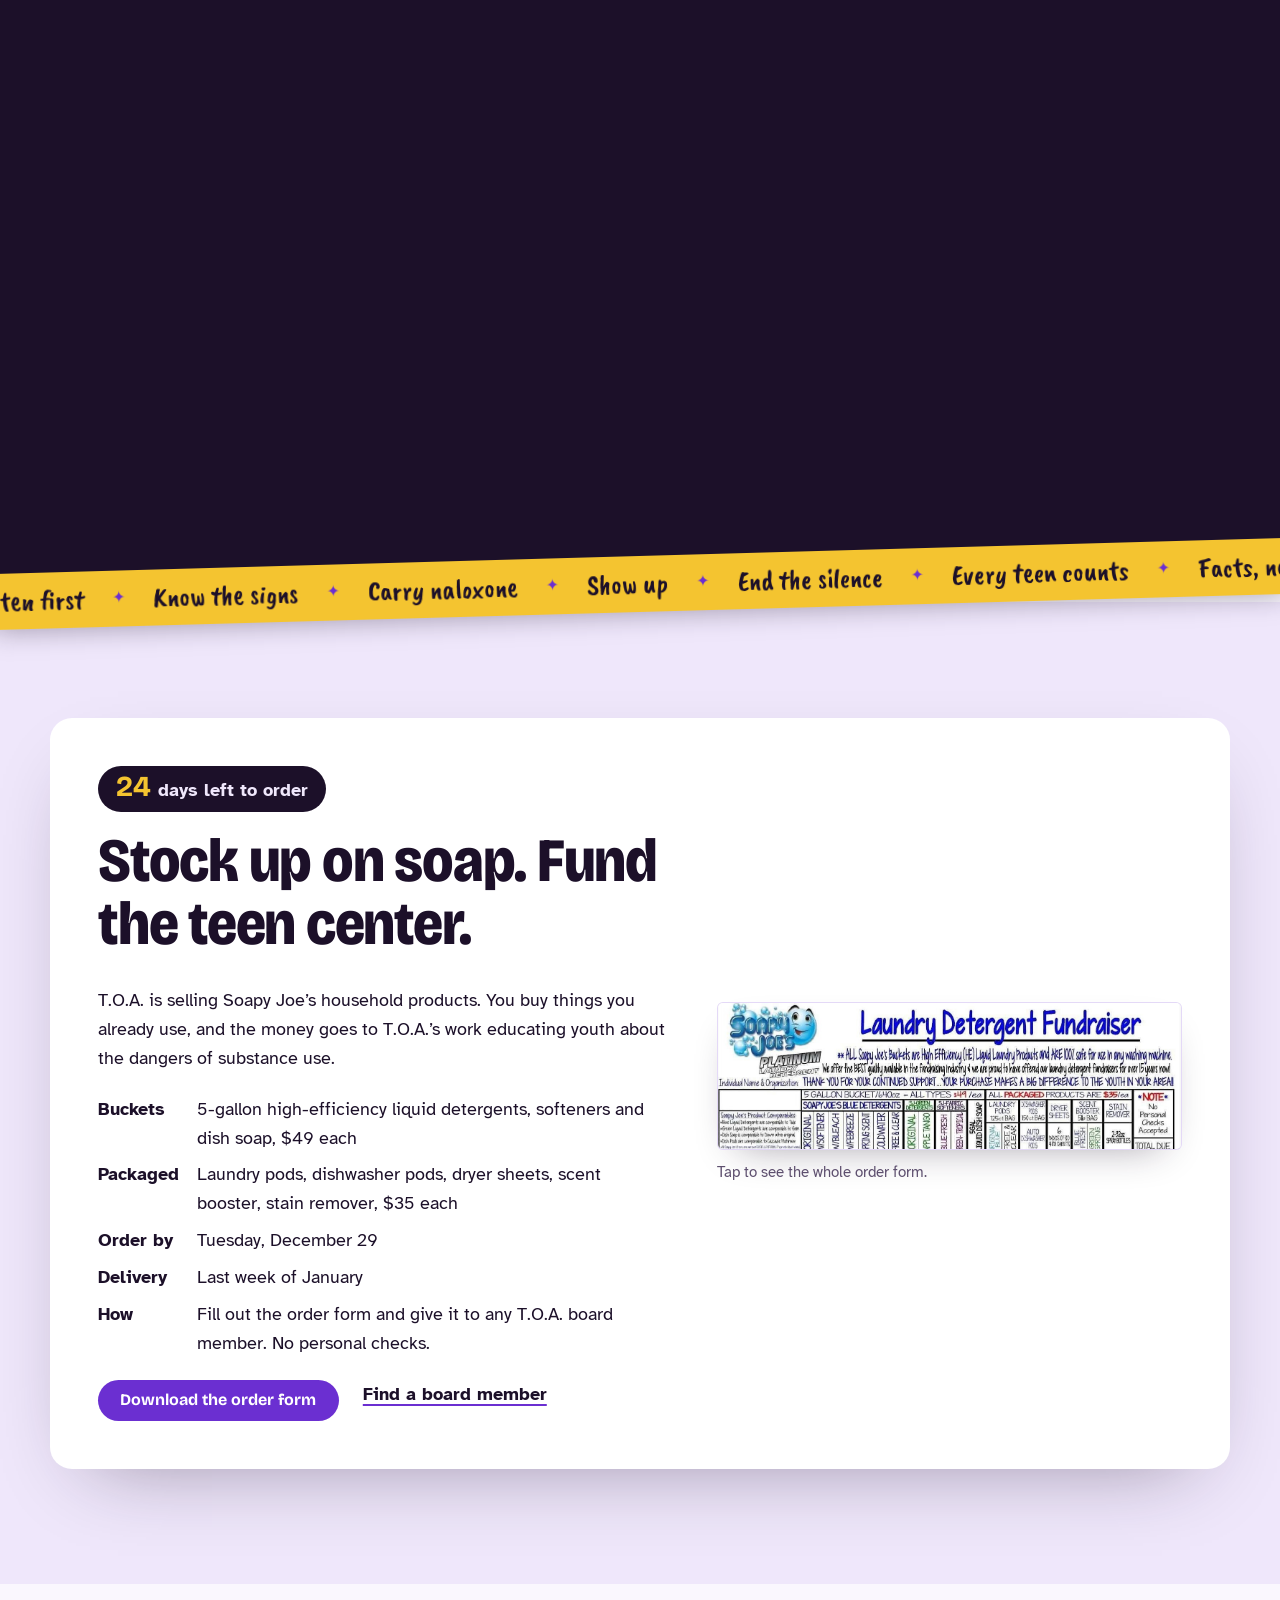
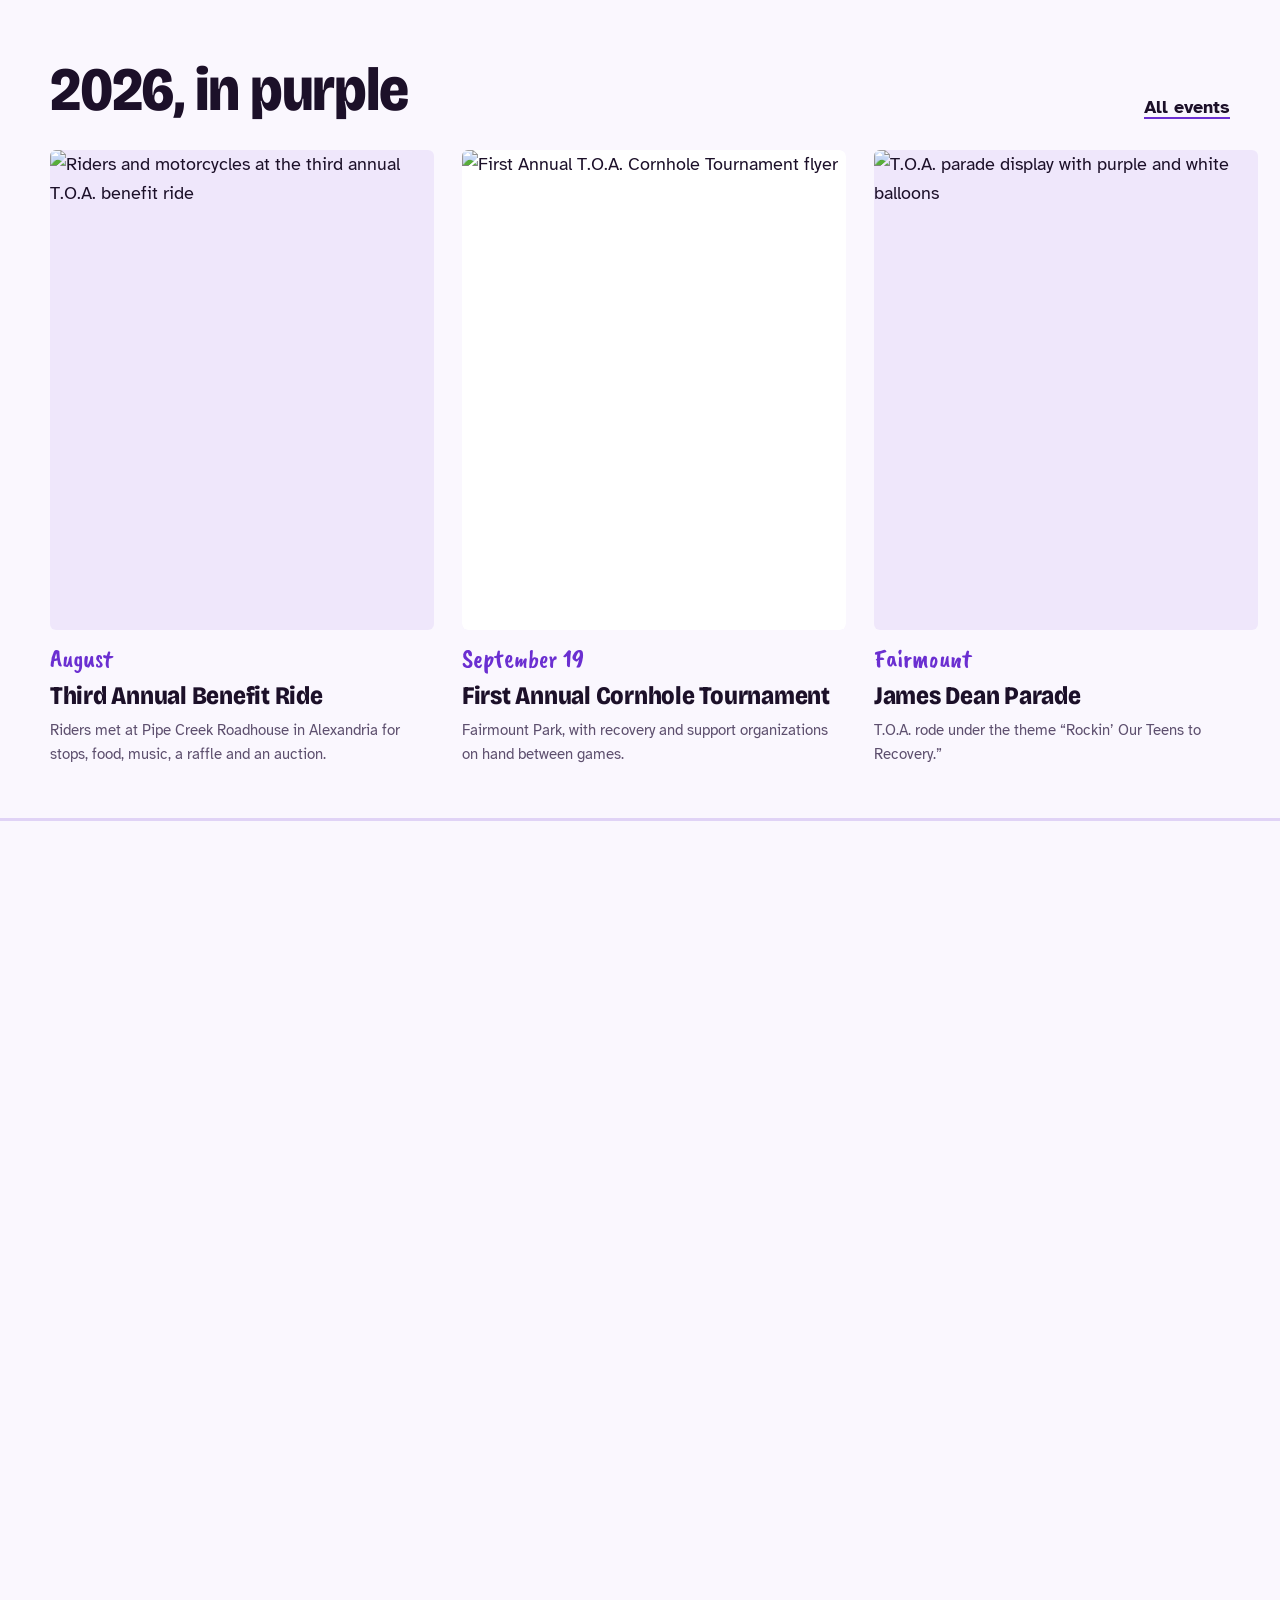
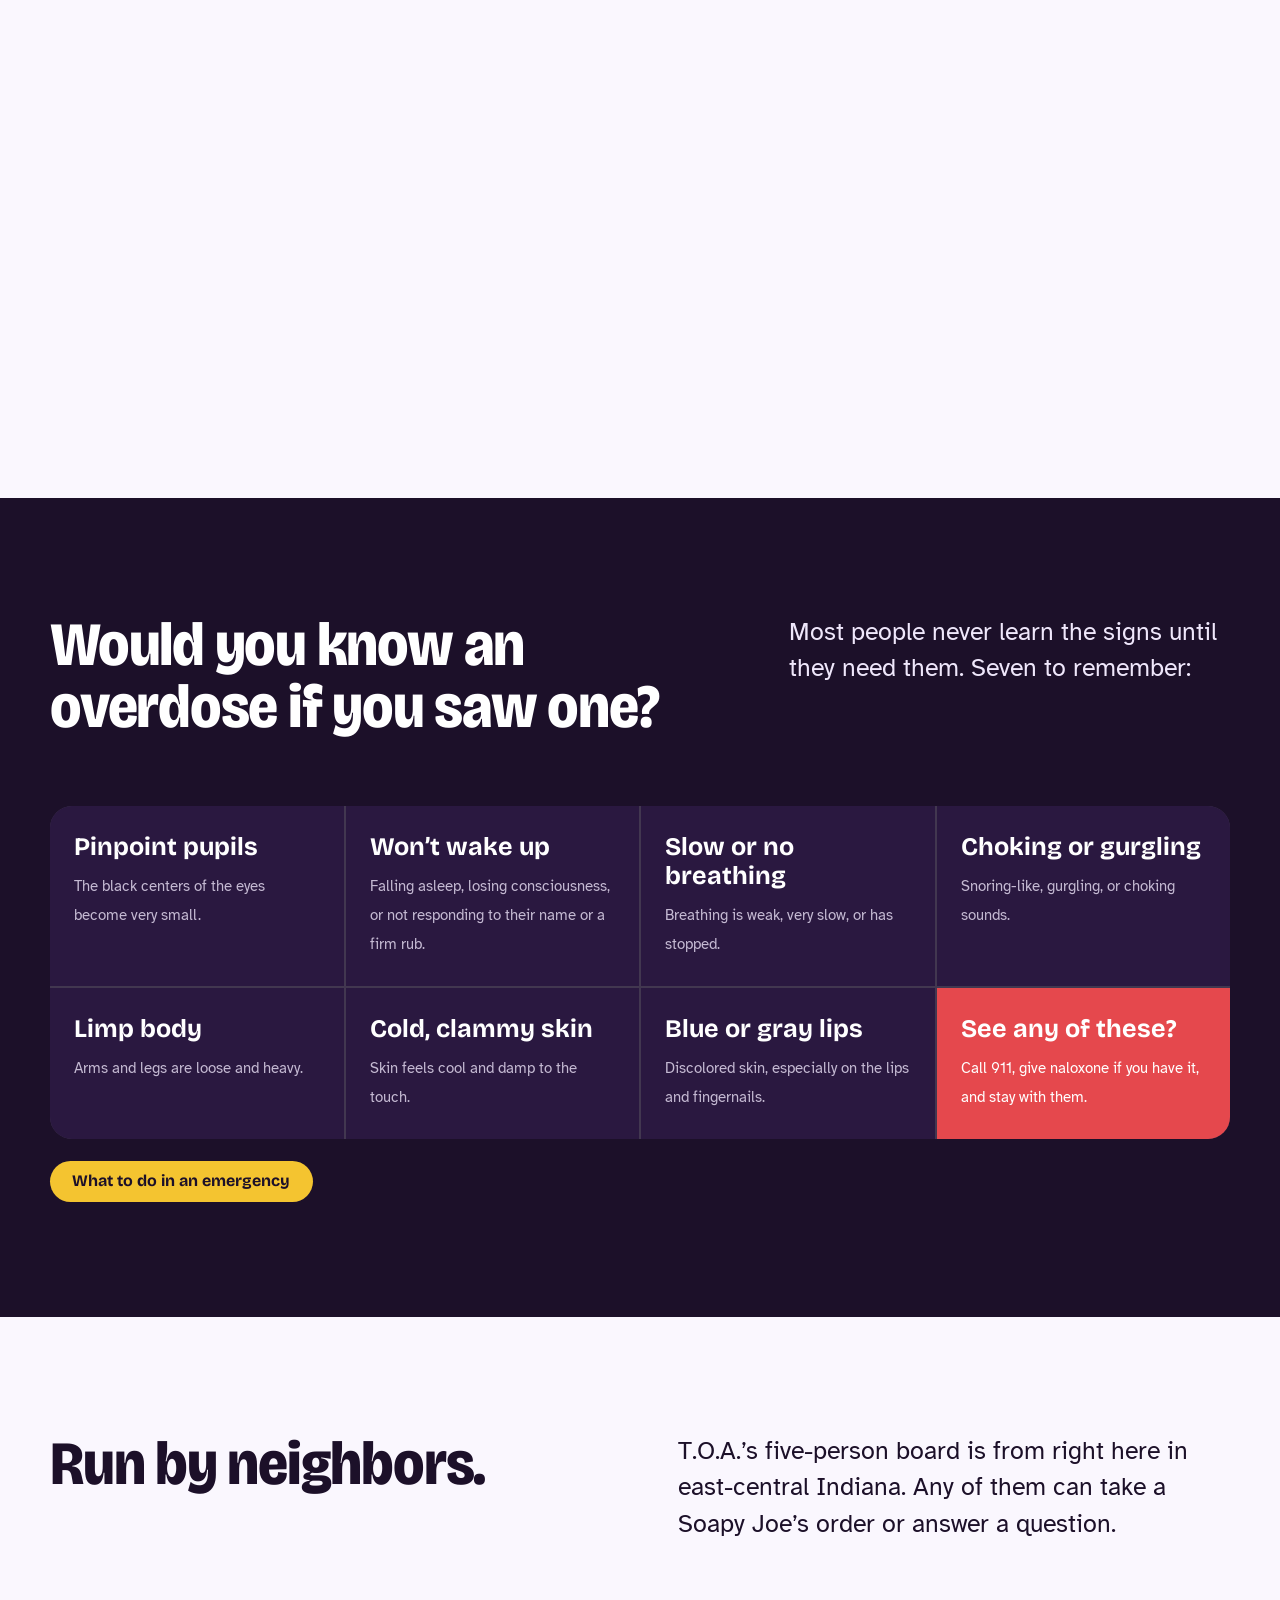
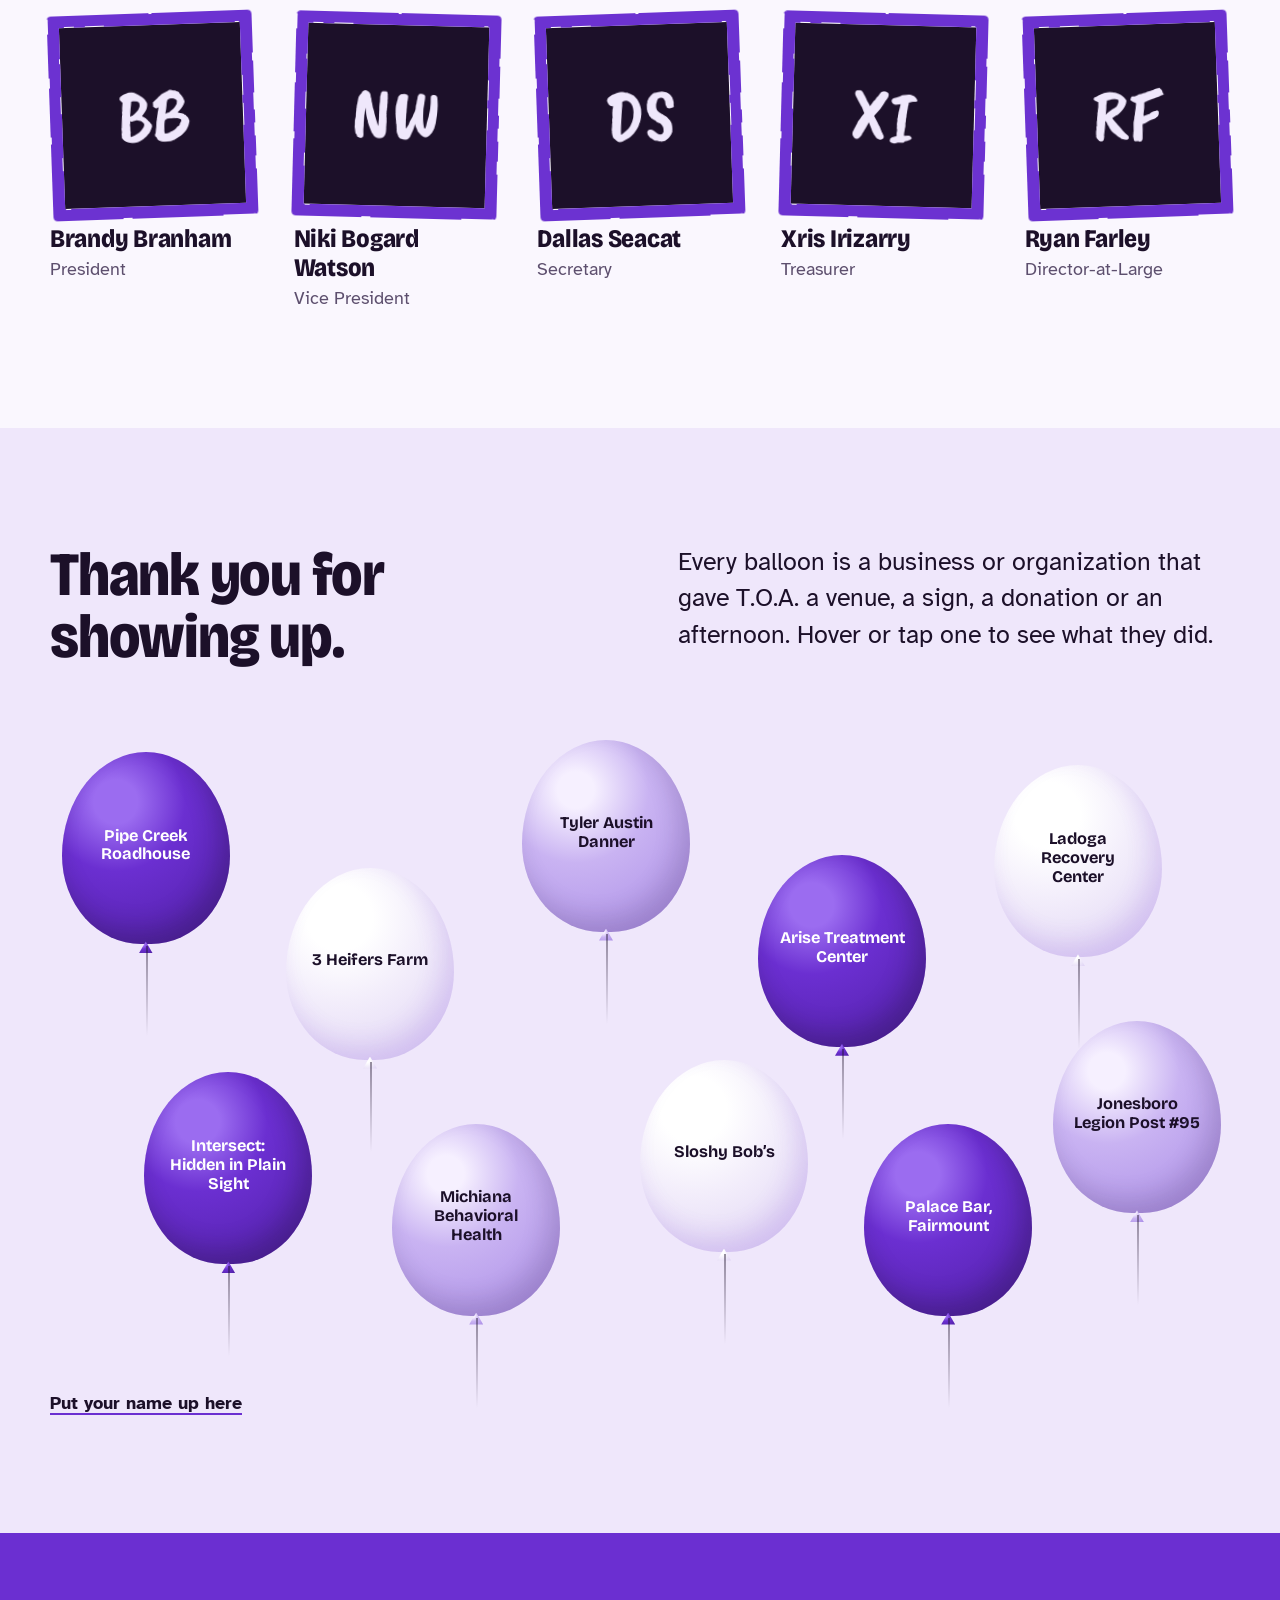
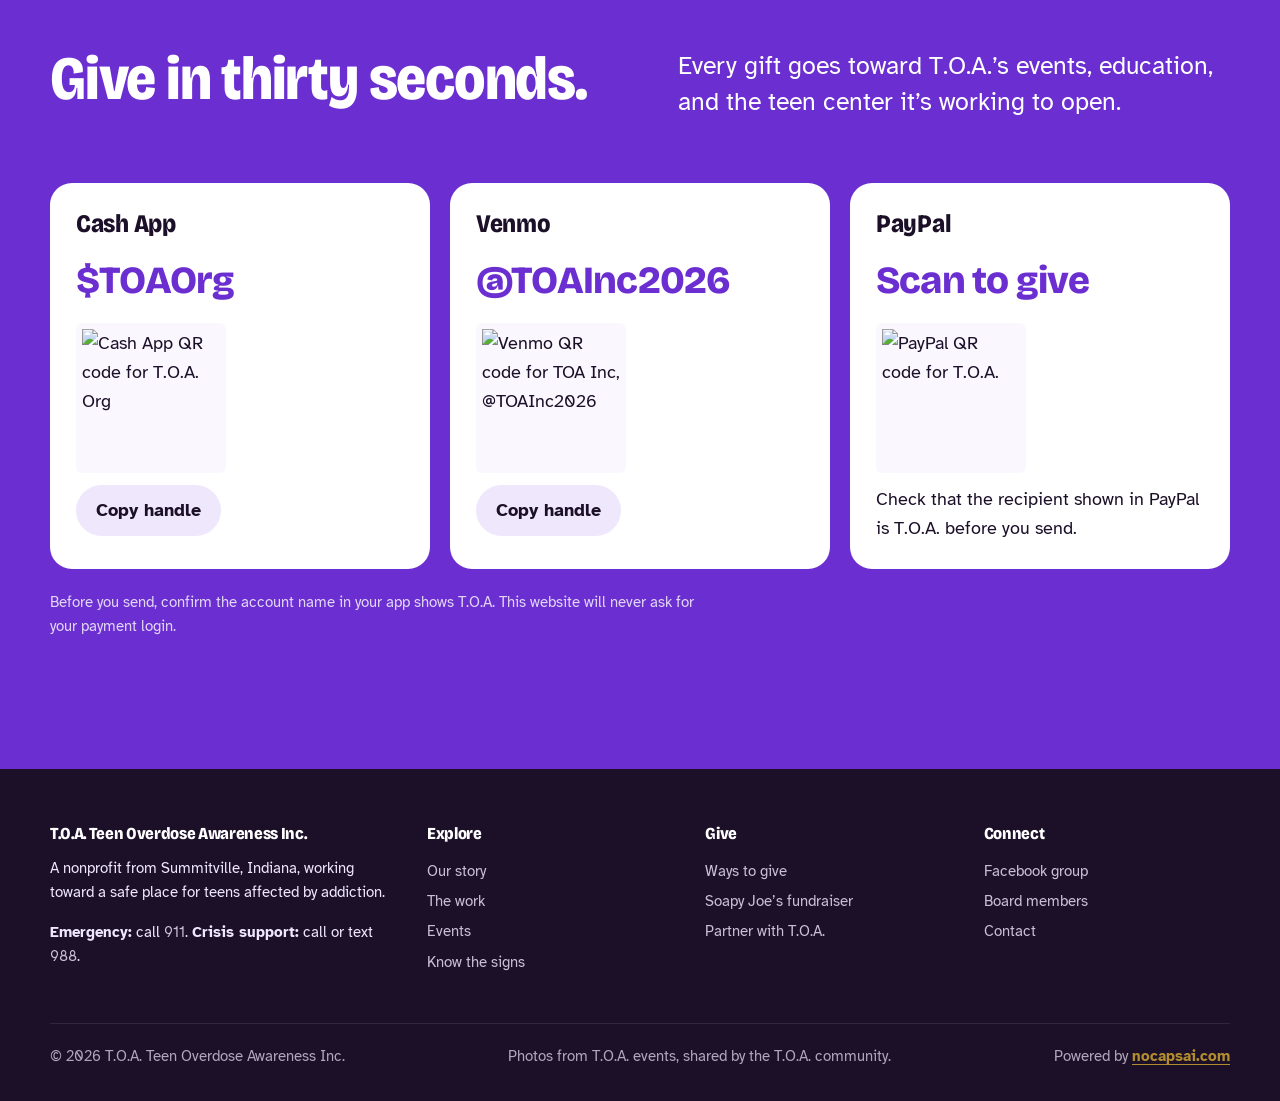
==== commit 0874e413: "Add 'Powered by nocapsai.com' to the footer of every page Co-Authored-By: Claude Opus 5.5 <noreply@a" ====
--- a/index.html
+++ b/index.html
@@ -24,7 +24,7 @@
 <header class="site-head">
   <div class="head-in">
     <a class="brand" href="index.html"><img src="https://static.wixstatic.com/media/430ecd_371c2bd472904503afc951d083f5f54d~mv2.jpg" alt="" width="44" height="44"><div><b>T.O.A.</b><span>Teen Overdose Awareness</span></div></a>
-    <nav class="nav" id="nav" aria-label="Main"><a href="index.html" aria-current="page">Home</a><a href="about.html">Our story</a><a href="programs.html">The work</a><a href="events.html">Events</a><a href="resources.html">Know the signs</a><a href="board.html">Board</a><a href="partners.html">Partners</a><a href="contact.html">Contact</a></nav>
+    <nav class="nav" id="nav" aria-label="Main"><div class="nav-item"><a class="nav-top" href="index.html" aria-current="page">Home</a><button class="sub-toggle" type="button" aria-expanded="false" aria-controls="sub-index" aria-label="Home sections"><span aria-hidden="true"></span></button><div class="sub" id="sub-index"><a href="index.html#soapy-joes">Soapy Joe’s fundraiser</a><a href="index.html#year">2026 timeline</a><a href="index.html#signs">Signs of overdose</a><a href="index.html#board">Board</a><a href="index.html#thanks">Thank-you balloons</a><a href="index.html#give">Give</a></div></div><div class="nav-item"><a class="nav-top" href="about.html">Our story</a><button class="sub-toggle" type="button" aria-expanded="false" aria-controls="sub-about" aria-label="Our story sections"><span aria-hidden="true"></span></button><div class="sub" id="sub-about"><a href="about.html#why">Why teens</a><a href="about.html#stands">What T.O.A. stands for</a><a href="about.html#timeline">The first five months</a></div></div><div class="nav-item"><a class="nav-top" href="programs.html">The work</a><button class="sub-toggle" type="button" aria-expanded="false" aria-controls="sub-programs" aria-label="The work sections"><span aria-hidden="true"></span></button><div class="sub" id="sub-programs"><a href="programs.html#education">Prevention education</a><a href="programs.html#outreach">Community events</a><a href="programs.html#center">The teen center plan</a></div></div><div class="nav-item"><a class="nav-top" href="events.html">Events</a><button class="sub-toggle" type="button" aria-expanded="false" aria-controls="sub-events" aria-label="Events sections"><span aria-hidden="true"></span></button><div class="sub" id="sub-events"><a href="events.html#soapy-joes">Soapy Joe’s fundraiser</a><a href="events.html#trunk-or-treat">Trunk or Treat recap</a><a href="events.html#cornhole">Cornhole tournament</a><a href="events.html#ride">Benefit ride</a><a href="events.html#parade">James Dean Parade</a></div></div><div class="nav-item"><a class="nav-top" href="resources.html">Know the signs</a><button class="sub-toggle" type="button" aria-expanded="false" aria-controls="sub-resources" aria-label="Know the signs sections"><span aria-hidden="true"></span></button><div class="sub" id="sub-resources"><a href="resources.html#what-to-do">What to do first</a><a href="resources.html#signs">Signs of overdose</a><a href="resources.html#fentanyl">Fentanyl and fake pills</a><a href="resources.html#talk">Talking with teens</a><a href="resources.html#support">988 and support</a></div></div><div class="nav-item"><a class="nav-top" href="board.html">Board</a><button class="sub-toggle" type="button" aria-expanded="false" aria-controls="sub-board" aria-label="Board sections"><span aria-hidden="true"></span></button><div class="sub" id="sub-board"><a href="board.html#directors">Board of directors</a><a href="board.html#help">Volunteer</a></div></div><div class="nav-item"><a class="nav-top" href="partners.html">Partners</a><button class="sub-toggle" type="button" aria-expanded="false" aria-controls="sub-partners" aria-label="Partners sections"><span aria-hidden="true"></span></button><div class="sub" id="sub-partners"><a href="partners.html#thank-you">Thank you</a><a href="partners.html#ways">Ways to partner</a></div></div><div class="nav-item"><a class="nav-top" href="contact.html">Contact</a><button class="sub-toggle" type="button" aria-expanded="false" aria-controls="sub-contact" aria-label="Contact sections"><span aria-hidden="true"></span></button><div class="sub" id="sub-contact"><a href="contact.html#who">Who to ask</a><a href="contact.html#emergency">In an emergency</a></div></div></nav>
     <a class="give-btn" href="donate.html">Give</a>
     <button class="menu-btn" aria-expanded="false" aria-controls="nav">Menu</button>
   </div>
@@ -79,7 +79,7 @@
 </div></div>
 </section>
 
-<section class="year" aria-label="T.O.A. in 2026">
+<section class="year" id="year" aria-label="T.O.A. in 2026">
   <div class="year-pin">
     <div class="year-head"><h2>2026, in purple</h2><a class="text-link" href="events.html">All events</a></div>
     <div class="year-track">
@@ -94,7 +94,7 @@
   </div>
 </section>
 
-<section class="band band-dark">
+<section id="signs" class="band band-dark">
   <div class="wrap">
     <div class="split split-wide"><div><h2>Would you know an overdose if you saw one?</h2></div><div><p class="lede">Most people never learn the signs until they need them. Seven to remember:</p></div></div>
     <div class="signs"><div class="sign"><b>Pinpoint pupils</b><span>The black centers of the eyes become very small.</span></div><div class="sign"><b>Won’t wake up</b><span>Falling asleep, losing consciousness, or not responding to their name or a firm rub.</span></div><div class="sign"><b>Slow or no breathing</b><span>Breathing is weak, very slow, or has stopped.</span></div><div class="sign"><b>Choking or gurgling</b><span>Snoring-like, gurgling, or choking sounds.</span></div><div class="sign"><b>Limp body</b><span>Arms and legs are loose and heavy.</span></div><div class="sign"><b>Cold, clammy skin</b><span>Skin feels cool and damp to the touch.</span></div><div class="sign"><b>Blue or gray lips</b><span>Discolored skin, especially on the lips and fingernails.</span></div><a class="sign sign-act" href="tel:911"><b>See any of these?</b><span>Call 911, give naloxone if you have it, and stay with them.</span></a></div>
@@ -102,14 +102,14 @@
   </div>
 </section>
 
-<section class="band">
+<section id="board" class="band">
   <div class="wrap">
     <div class="split"><h2>Run by neighbors.</h2><p class="lede">T.O.A.’s five-person board is from right here in east-central Indiana. Any of them can take a Soapy Joe’s order or answer a question.</p></div>
     <div class="board"><div class="member"><div class="paint-frame "><span class=mono aria-hidden=true>BB</span></div><h3>Brandy Branham</h3><p>President</p></div><div class="member"><div class="paint-frame "><span class=mono aria-hidden=true>NW</span></div><h3>Niki Bogard Watson</h3><p>Vice President</p></div><div class="member"><div class="paint-frame "><span class=mono aria-hidden=true>DS</span></div><h3>Dallas Seacat</h3><p>Secretary</p></div><div class="member"><div class="paint-frame "><span class=mono aria-hidden=true>XI</span></div><h3>Xris Irizarry</h3><p>Treasurer</p></div><div class="member"><div class="paint-frame "><span class=mono aria-hidden=true>RF</span></div><h3>Ryan Farley</h3><p>Director-at-Large</p></div></div>
   </div>
 </section>
 
-<section class="band band-chalk thanks-sky" aria-labelledby="thanks-h">
+<section id="thanks" class="band band-chalk thanks-sky" aria-labelledby="thanks-h">
   <div class="wrap">
     <div class="split"><h2 id="thanks-h">Thank you for showing up.</h2><p class="lede">Every balloon is a business or organization that gave T.O.A. a venue, a sign, a donation or an afternoon. Hover or tap one to see what they did.</p></div>
     <div class="sky"><a class="balloon b-paint" href="partners.html" style="--x:1%;--y:4%;--d:5.5s;--dl:0.0s;--r:2deg"><span class="b-name">Pipe Creek Roadhouse</span><span class="b-note">Hosted the benefit ride and lent its lot for the Trunk or Treat.</span></a><a class="balloon b-white" href="partners.html" style="--x:20%;--y:22%;--d:6.2s;--dl:3.7s;--r:-3deg"><span class="b-name">3 Heifers Farm</span><span class="b-note">Donated to T.O.A.</span></a><a class="balloon b-lilac" href="partners.html" style="--x:40%;--y:2%;--d:6.9s;--dl:2.4s;--r:4deg"><span class="b-name">Tyler Austin Danner</span><span class="b-note">Made T.O.A.’s event signs.</span></a><a class="balloon b-paint" href="partners.html" style="--x:60%;--y:20%;--d:7.6s;--dl:1.1s;--r:-2deg"><span class="b-name">Arise Treatment Center</span><span class="b-note">Took part in the cornhole tournament and came out to the Trunk or Treat.</span></a><a class="balloon b-white" href="partners.html" style="--x:80%;--y:6%;--d:8.3s;--dl:4.8s;--r:3deg"><span class="b-name">Ladoga Recovery Center</span><span class="b-note">Vendor at the cornhole tournament.</span></a><a class="balloon b-paint" href="partners.html" style="--x:8%;--y:54%;--d:6.0s;--dl:3.5s;--r:-4deg"><span class="b-name">Intersect: Hidden in Plain Sight</span><span class="b-note">Brought its trailer to the cornhole tournament.</span></a><a class="balloon b-lilac" href="partners.html" style="--x:29%;--y:62%;--d:6.7s;--dl:2.2s;--r:2deg"><span class="b-name">Michiana Behavioral Health</span><span class="b-note">Vendor at the cornhole tournament.</span></a><a class="balloon b-white" href="partners.html" style="--x:50%;--y:52%;--d:7.4s;--dl:0.9s;--r:-3deg"><span class="b-name">Sloshy Bob’s</span><span class="b-note">Vendor at the cornhole tournament.</span></a><a class="balloon b-paint" href="partners.html" style="--x:69%;--y:62%;--d:8.1s;--dl:4.6s;--r:4deg"><span class="b-name">Palace Bar, Fairmount</span><span class="b-note">Candy drop-off spot for the Trunk or Treat.</span></a><a class="balloon b-lilac" href="partners.html" style="--x:85%;--y:46%;--d:5.8s;--dl:3.3s;--r:-2deg"><span class="b-name">Jonesboro Legion Post #95</span><span class="b-note">Candy drop-off spot for the Trunk or Treat.</span></a></div>
@@ -138,7 +138,7 @@
       <div><h4>Give</h4><a href="donate.html">Ways to give</a><a href="events.html#soapy-joes">Soapy Joe’s fundraiser</a><a href="partners.html">Partner with T.O.A.</a></div>
       <div><h4>Connect</h4><a href="https://www.facebook.com/groups/900693823075274/" target="_blank" rel="noopener">Facebook group</a><a href="board.html">Board members</a><a href="contact.html">Contact</a></div>
     </div>
-    <div class="foot-note"><span>© 2026 T.O.A. Teen Overdose Awareness Inc.</span><span>Photos from T.O.A. events, shared by the T.O.A. community.</span></div>
+    <div class="foot-note"><span>© 2026 T.O.A. Teen Overdose Awareness Inc.</span><span>Photos from T.O.A. events, shared by the T.O.A. community.</span><span class="powered">Powered by <a href="https://nocapsai.com" target="_blank" rel="noopener">nocapsai.com</a></span></div>
   </div>
 </footer>
 <svg width="0" height="0" style="position:absolute" aria-hidden="true" focusable="false"><filter id="rough"><feTurbulence type="fractalNoise" baseFrequency="0.035" numOctaves="2" seed="7"/><feDisplacementMap in="SourceGraphic" scale="5"/></filter></svg>
--- a/assets/toa.css
+++ b/assets/toa.css
@@ -54,9 +54,16 @@
 .brand b{font-family:var(--display);font-size:1.25rem;letter-spacing:-.01em;display:block;line-height:1}
 .brand span{font-size:.78rem;opacity:.75;display:block}
 .nav{display:flex;gap:2px;align-items:center}
-.nav a{text-decoration:none;padding:8px 11px;border-radius:999px;font-size:.95rem;opacity:.86}
-.nav a:hover{opacity:1;background:rgba(239,231,251,.08)}
-.nav a[aria-current="page"]{opacity:1;background:rgba(107,47,209,.45)}
+.nav-item{position:relative;display:flex;align-items:center}
+.nav-top{text-decoration:none;padding:8px 11px;border-radius:999px;font-size:.95rem;opacity:.86}
+.nav-item:hover .nav-top,.nav-item:focus-within .nav-top{opacity:1;background:rgba(239,231,251,.08)}
+.nav-top[aria-current="page"]{opacity:1;background:rgba(107,47,209,.45)}
+.sub-toggle{display:none}
+.sub{position:absolute;top:100%;left:50%;min-width:230px;padding:14px 8px 8px;transform:translate(-50%,6px);opacity:0;visibility:hidden;transition:opacity .2s ease,transform .2s ease,visibility 0s .2s;z-index:60}
+.sub::before{content:"";position:absolute;inset:8px 0 0;background:var(--plum-2);border:1px solid rgba(239,231,251,.12);border-radius:14px;box-shadow:0 24px 50px -20px rgba(0,0,0,.6);z-index:-1}
+.sub a{display:block;text-decoration:none;padding:10px 14px;border-radius:9px;font-size:.93rem;color:var(--chalk);white-space:nowrap}
+.sub a:hover,.sub a:focus-visible{background:rgba(107,47,209,.5);color:#fff}
+.nav-item:hover .sub,.nav-item:focus-within .sub{opacity:1;visibility:visible;transform:translate(-50%,0);transition:opacity .2s ease,transform .2s ease,visibility 0s}
 .give-btn,.btn{display:inline-flex;align-items:center;justify-content:center;gap:.5em;font-family:var(--display);font-weight:700;text-decoration:none;border-radius:999px;padding:.8em 1.4em;border:0;cursor:pointer;font-size:1rem;line-height:1;transition:transform .2s ease,background .2s ease,box-shadow .2s ease}
 .give-btn,.btn-give{background:var(--mum);color:var(--ink);box-shadow:0 0 0 0 rgba(244,196,48,.5)}
 .give-btn:hover,.btn-give:hover{background:#ffd34d;transform:translateY(-2px);box-shadow:0 10px 30px -10px rgba(244,196,48,.8)}
@@ -67,10 +74,21 @@
 .menu-btn{display:none;background:none;border:2px solid rgba(239,231,251,.4);color:var(--chalk);border-radius:999px;padding:8px 14px;font:inherit;font-weight:700;cursor:pointer}
 @media (max-width:1040px){
   .menu-btn{display:inline-flex}
-  .nav{position:fixed;inset:68px 0 auto 0;background:var(--plum);flex-direction:column;align-items:stretch;padding:12px 24px 24px;gap:4px;transform:translateY(-120%);transition:transform .35s ease;max-height:calc(100vh - 68px);overflow:auto}
-  .nav.is-open{transform:none}
-  .nav a{padding:14px 12px;font-size:1.1rem;border-radius:12px}
+  .nav{position:absolute;top:100%;left:0;right:0;background:var(--plum);flex-direction:column;align-items:stretch;padding:10px 20px 24px;gap:2px;max-height:calc(100vh - 140px);max-height:calc(100dvh - 140px);overflow:auto;-webkit-overflow-scrolling:touch;
+    opacity:0;visibility:hidden;transform:translateY(-8px);transition:opacity .25s ease,transform .25s ease,visibility 0s .25s;border-bottom:3px solid var(--paint);box-shadow:0 30px 40px -20px rgba(0,0,0,.6)}
+  .nav.is-open{opacity:1;visibility:visible;transform:none;transition:opacity .25s ease,transform .25s ease,visibility 0s}
+  .nav-item{flex-wrap:wrap;border-bottom:1px solid rgba(239,231,251,.1)}
+  .nav-top{flex:1;padding:15px 10px;font-size:1.1rem;border-radius:10px}
+  .nav-item:hover .nav-top{background:none}
+  .sub-toggle{display:grid;place-items:center;width:48px;height:48px;background:none;border:0;color:var(--chalk);cursor:pointer;border-radius:10px}
+  .sub-toggle span{width:10px;height:10px;border-right:2px solid currentColor;border-bottom:2px solid currentColor;transform:rotate(45deg) translateY(-2px);transition:transform .2s ease}
+  .sub-toggle[aria-expanded="true"] span{transform:rotate(-135deg) translateY(-2px)}
+  .sub,.nav-item:hover .sub,.nav-item:focus-within .sub{position:static;flex-basis:100%;min-width:0;padding:0 0 10px 10px;transform:none;opacity:1;visibility:visible;display:none;transition:none}
+  .sub::before{display:none}
+  .nav .nav-item .sub.is-open{display:block}
+  .sub a{padding:11px 12px;font-size:1rem;white-space:normal;opacity:.85}
   .head-in .give-btn{padding:.7em 1.1em}
+}
 }
 
 /* Painted frame (the T.O.A. Trunk or Treat frame, as a reusable motif) */
@@ -108,7 +126,10 @@
 .hero-copy p{font-size:var(--step-1);line-height:1.45;color:var(--chalk);opacity:.9;max-width:34ch;animation:fadein 1s .5s both}
 .hero-actions{display:flex;flex-wrap:wrap;gap:12px;margin-top:1.4em;animation:fadein 1s .7s both}
 @keyframes fadein{from{opacity:0;transform:translateY(12px)}to{opacity:1;transform:none}}
-.through-copy{position:absolute;left:0;right:0;bottom:12vh;z-index:6;opacity:var(--after,0);transform:translateY(calc((1 - var(--after,0)) * 40px))}
+.through-copy{position:absolute;left:0;right:0;bottom:12vh;z-index:6;pointer-events:none;visibility:hidden;opacity:var(--after,0);transform:translateY(calc((1 - var(--after,0)) * 40px))}
+.frame-hero.is-through .through-copy{pointer-events:auto;visibility:visible}
+.frame-hero.is-through .hero-copy{pointer-events:none}
+.frame-hero.is-past .through-copy{visibility:visible}
 .through-copy h2{font-size:var(--step-3);color:#fff;max-width:16ch;text-shadow:0 4px 40px rgba(0,0,0,.35)}
 .through-copy p{font-size:var(--step-1);max-width:40ch;color:#fff}
 .through-copy .quote{font-family:var(--hand);font-size:var(--step-2);line-height:1.15;color:var(--mum);margin:0 0 .8em;letter-spacing:.02em;max-width:30ch}
@@ -372,3 +393,6 @@
 @keyframes tick{0%,100%{transform:scale(1)}50%{transform:scale(1.12)}}
 .event .tag{animation:sway-word 4s ease-in-out infinite}
 @media (prefers-reduced-motion:reduce){.ribbon-track{animation:none}.page-hero .kicker{clip-path:none}}
+[id]{scroll-margin-top:84px}
+.foot-note .powered a{display:inline;padding:0;font-weight:700;color:var(--mum);opacity:1;text-decoration:underline;text-underline-offset:3px}
+.foot-note .powered a:hover{color:#ffd34d}
